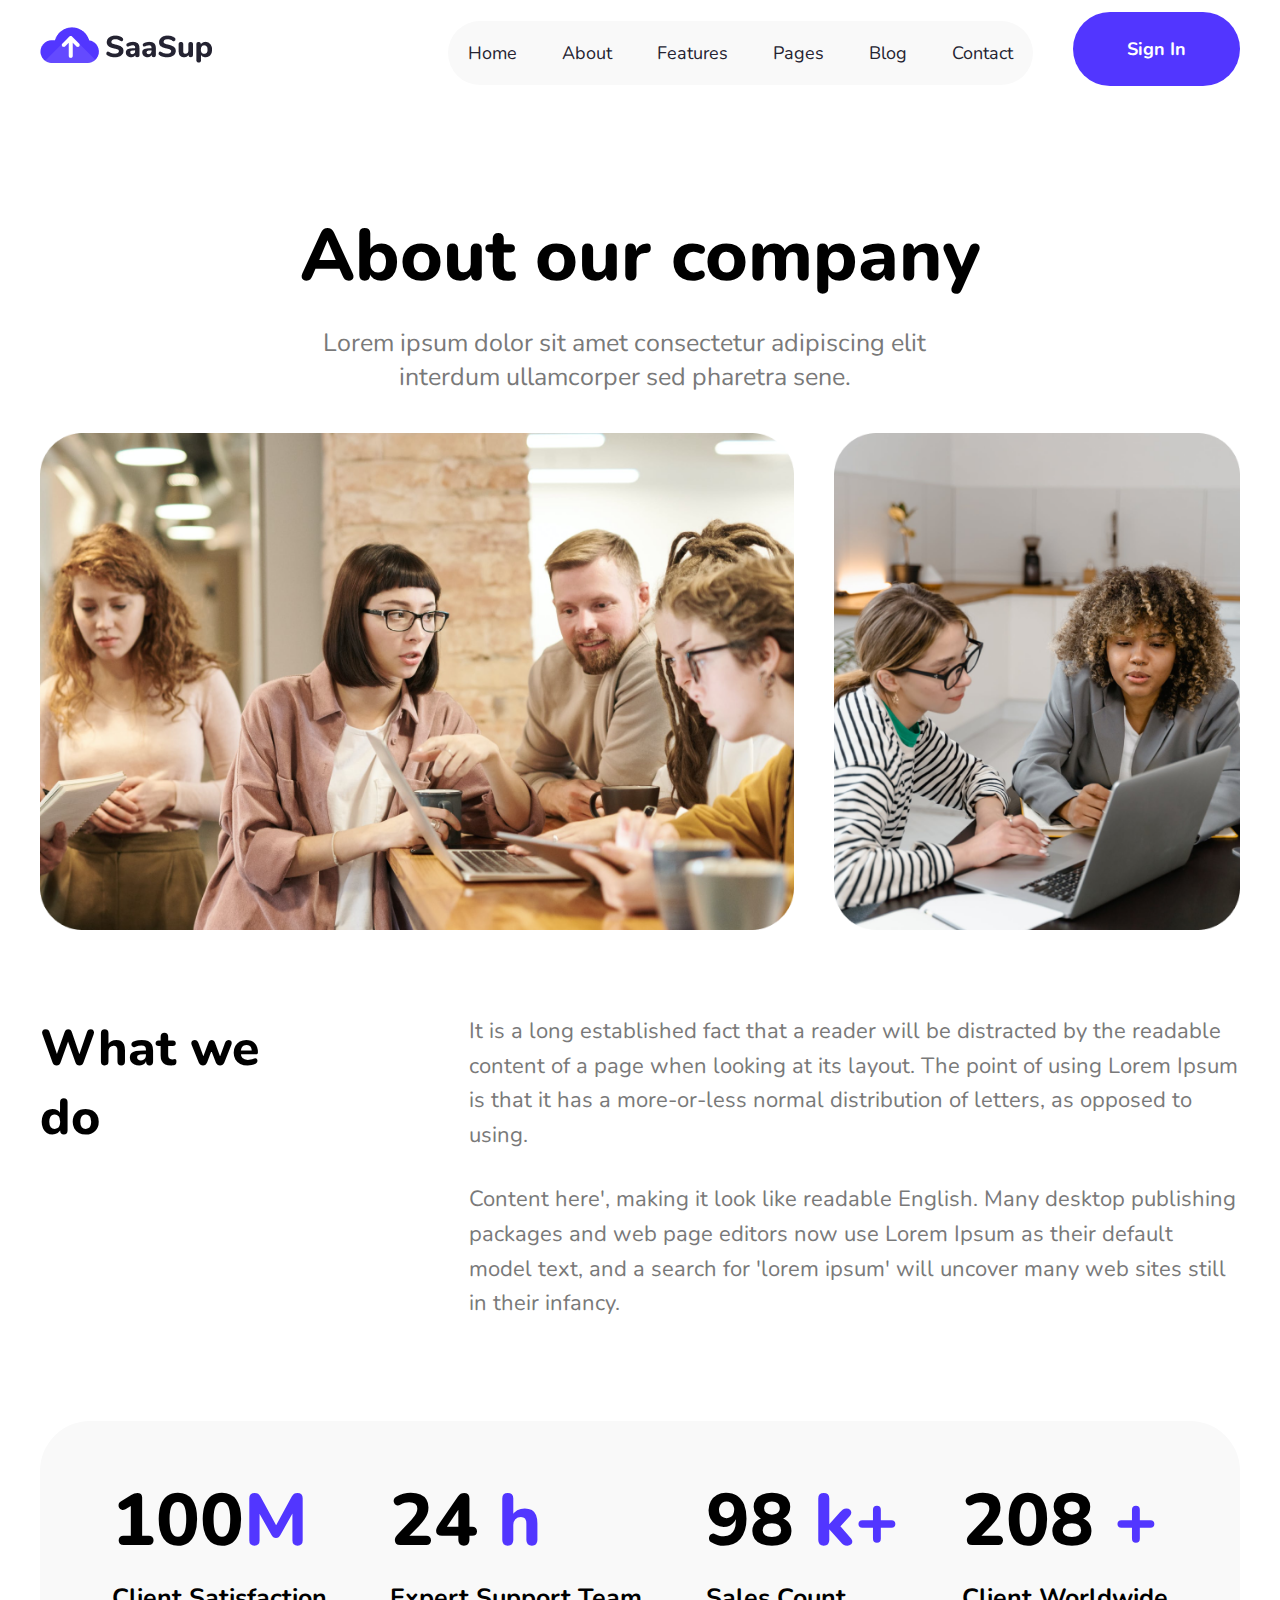
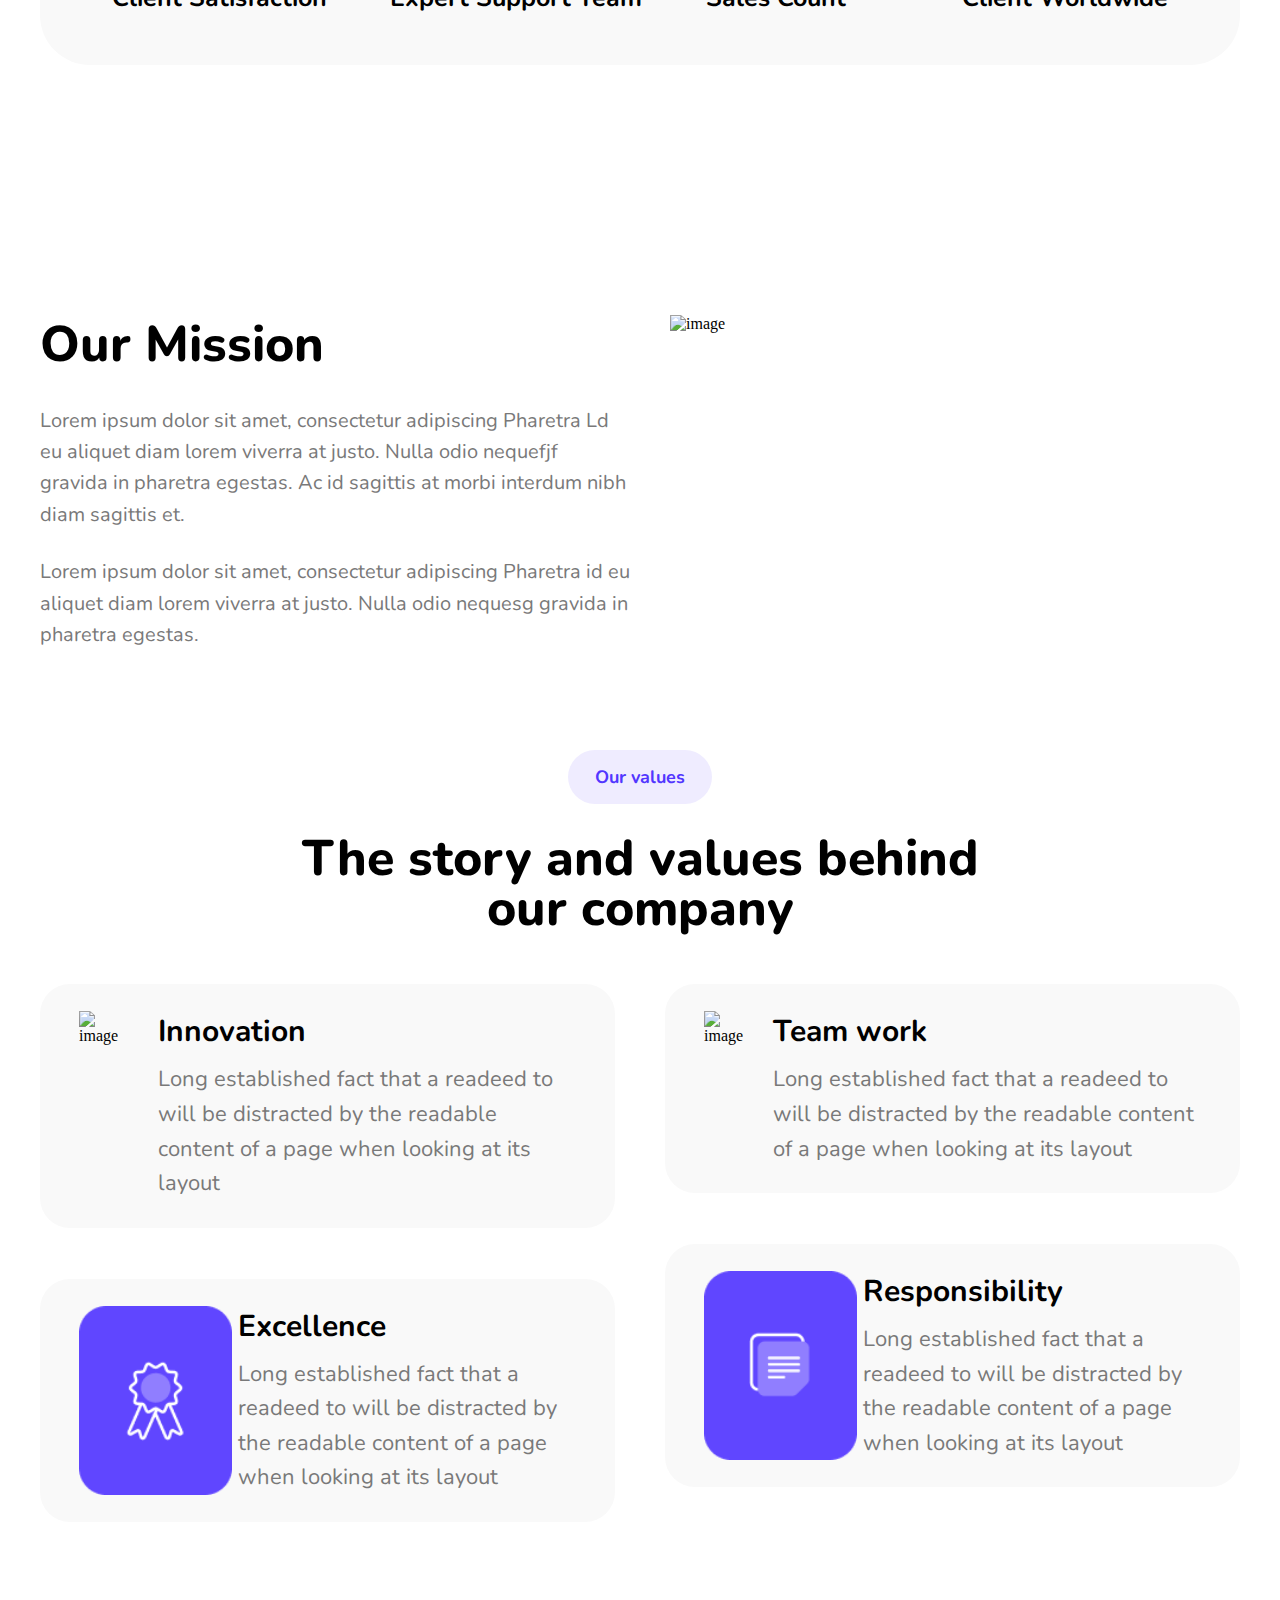
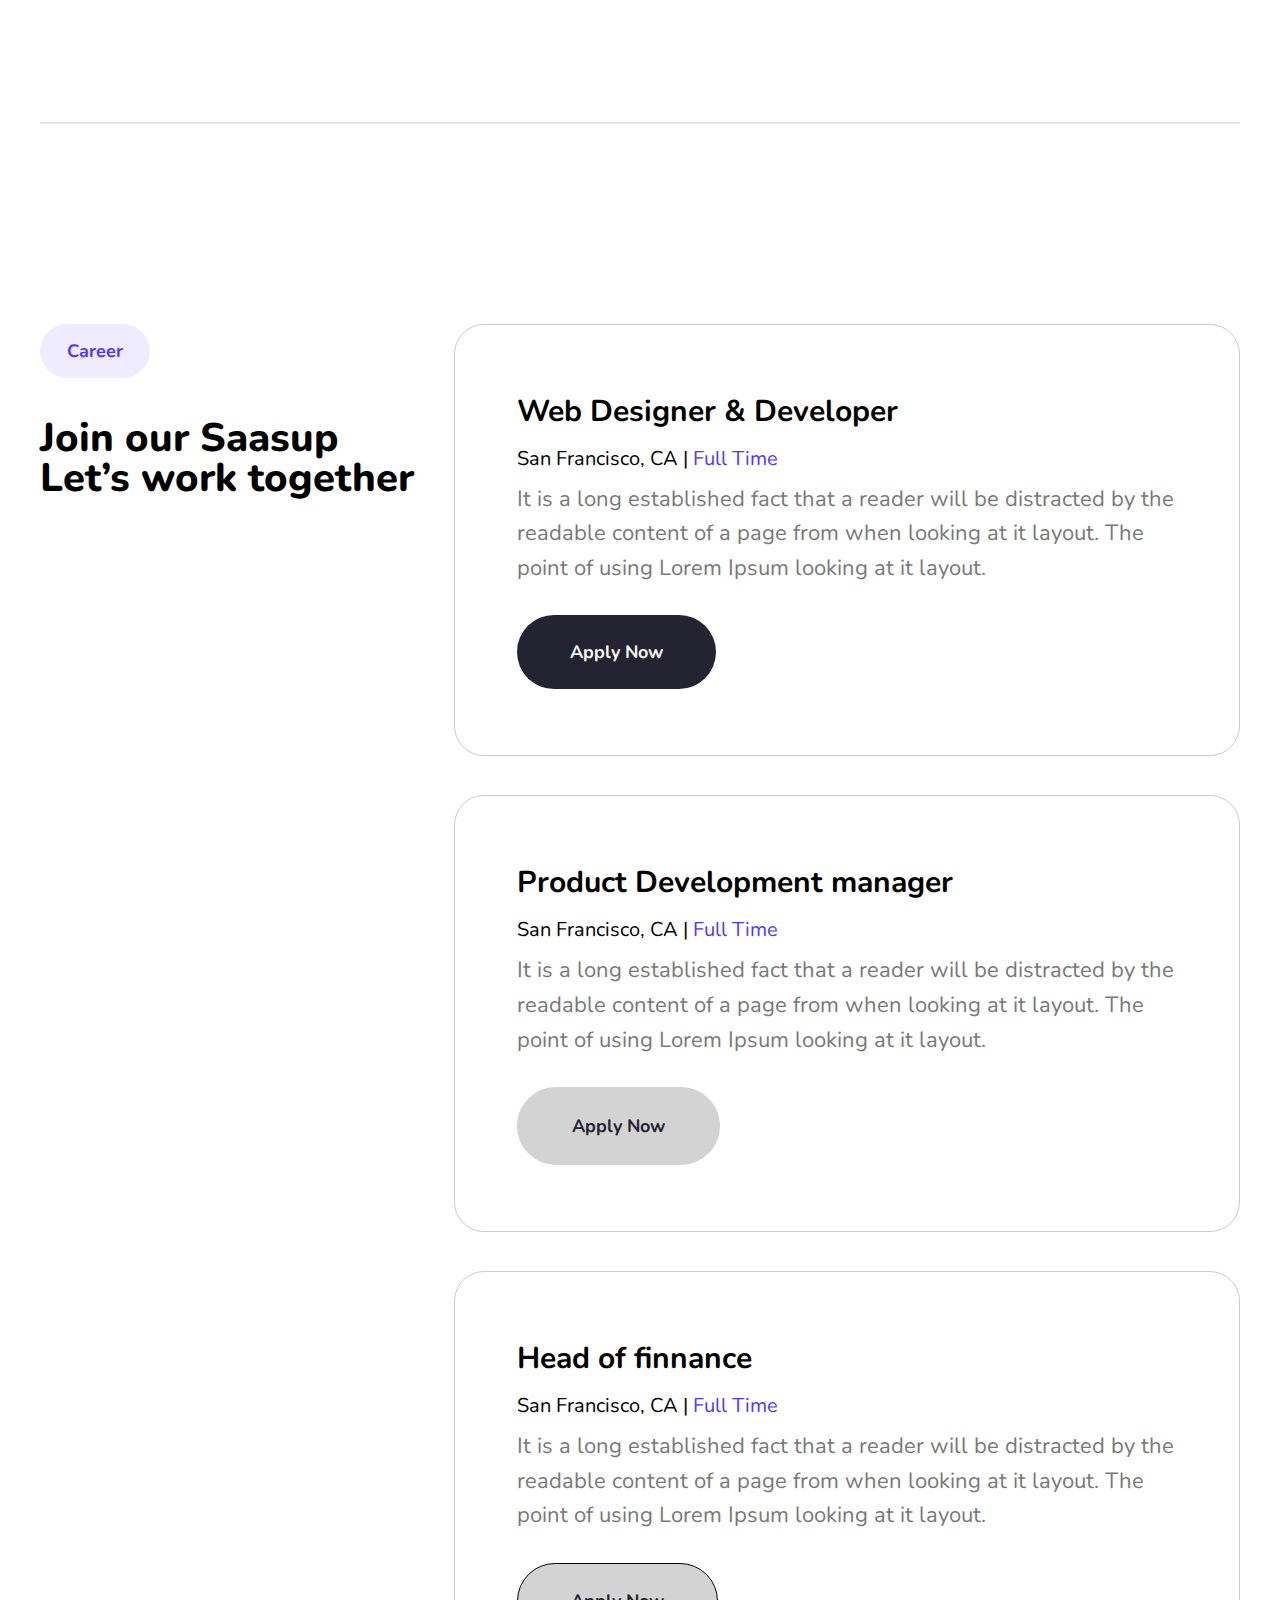
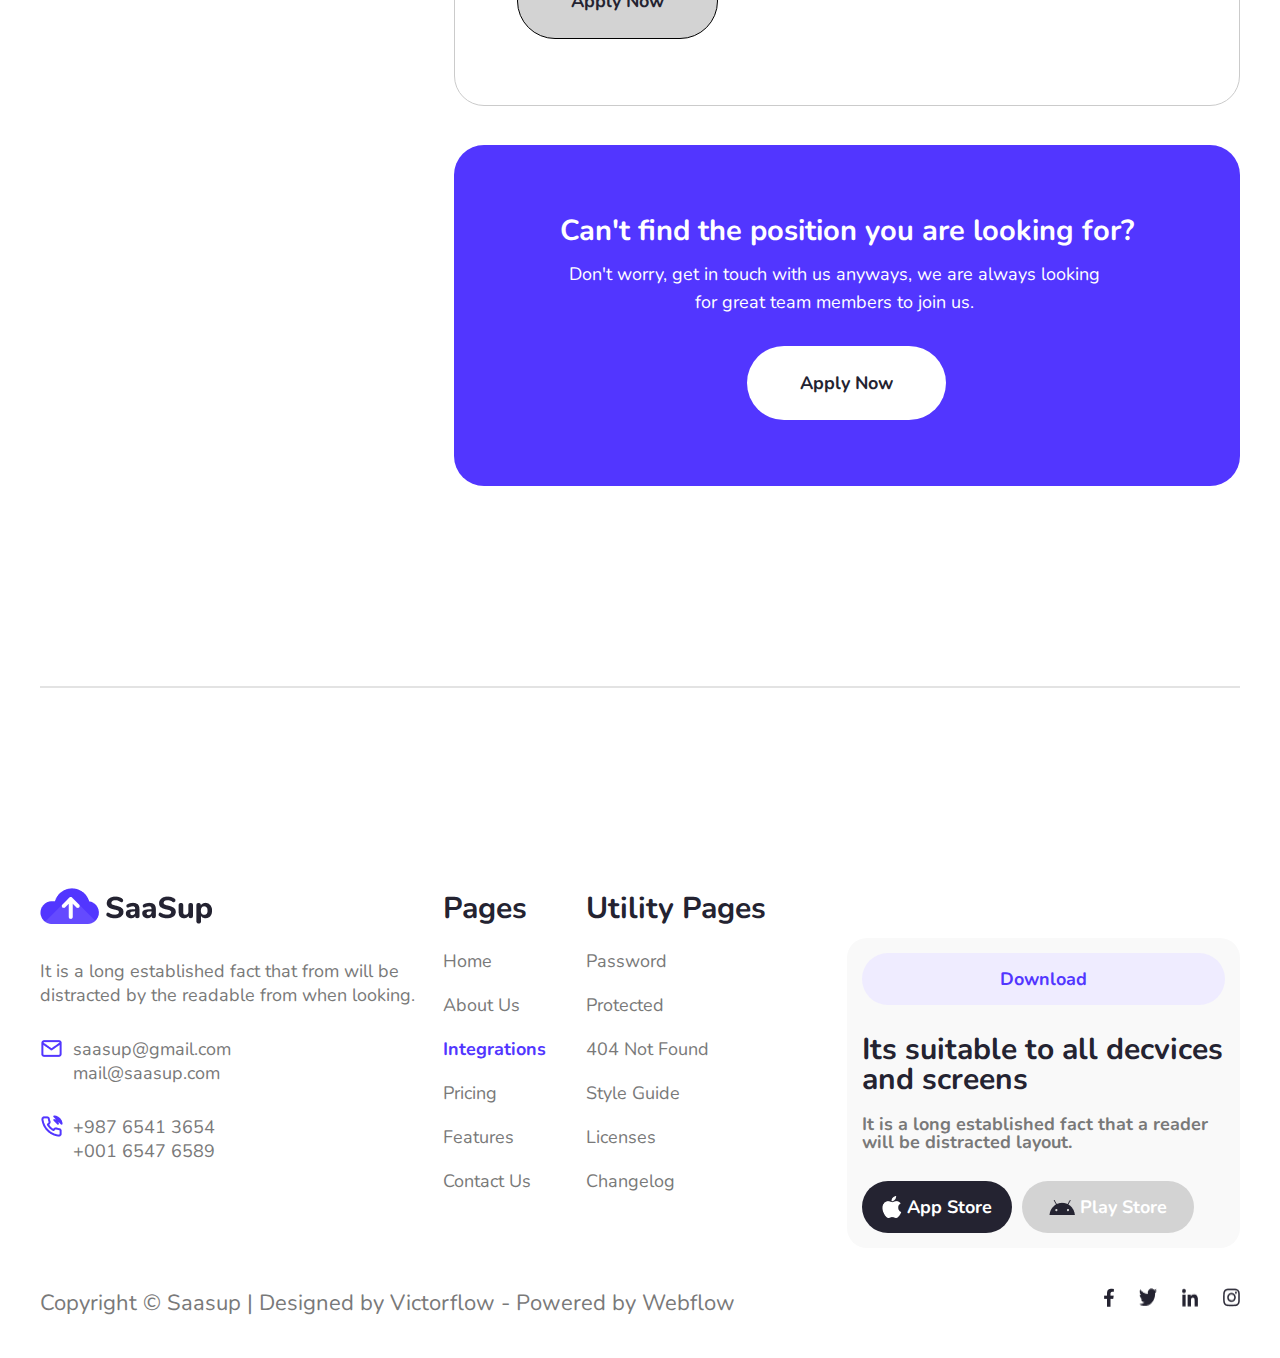
==== about.html @ fd6fe47a "new" ====
<!DOCTYPE html>
<html lang="en">
  <head>
    <meta charset="UTF-8" />
    <link rel="preconnect" href="https://fonts.googleapis.com" />
    <link rel="preconnect" href="https://fonts.gstatic.com" crossorigin />
    <link
      href="https://fonts.googleapis.com/css2?family=DM+Sans:ital,opsz,wght@0,9..40,100..1000;1,9..40,100..1000&family=Josefin+Sans:ital,wght@0,100..700;1,100..700&family=Nunito:ital,wght@0,200..1000;1,200..1000&family=Poppins:ital,wght@0,100;0,200;0,300;0,400;0,500;0,600;0,700;0,800;0,900;1,100;1,200;1,300;1,400;1,500;1,600;1,700;1,800;1,900&display=swap"
      rel="stylesheet"
    />
    <link rel="stylesheet" href="about.css" />

    <title>About Our Company</title>
  </head>
  <body>
    <header>
      <div class="container">
        <div class="navbar">
          <div class="logo"><img src="images/logo.png" alt="logo" /></div>
          <div class="navbar-container">
            <div class="nav-ul-l">
              <ul>
                <li><a href="index.html">Home</a></li>
                <li><a href="about.html">About</a></li>
                <li><a href="features.html">Features</a></li>
                <li><a href="/">Pages</a></li>
                <li><a href="/">Blog</a></li>
                <li><a href="/">Contact</a></li>
              </ul>
            </div>
            <div class="nav-btn">
              <button class="about">Sign In</button>
            </div>
          </div>
        </div>
      </div>
    </header>
    <section>
      <div class="about-container">
        <div class="about-text">
          <h1>About our company</h1>
          <h3>
            Lorem ipsum dolor sit amet consectetur adipiscing elit interdum
            ullamcorper sed pharetra sene.
          </h3>
        </div>
      </div>
    </section>
    <section>
     <div class="container">
      <div class="images-container">
        <div class="image-1">
          <img class="img-fluid" src="images/image (6).png" alt="image">
        </div>
        <div class="image-2">
          <img class="img-fluid" src="images/image (8).png" alt="image">
        </div>
      </div>
     </div>
    </section>
    <section>
     <div class="container">
      <div class="text-container">
        <h1>What we do</h1>
        <div class="content">
          <div class="content-1">
            <h3>
              It is a long established fact that a reader will be distracted by
              the readable content of a page when looking at its layout. The
              point of using Lorem Ipsum is that it has a more-or-less normal
              distribution of letters, as opposed to using.
            </h3>
          </div>
          <div class="content-2">
            <h3>
              Content here', making it look like readable English. Many desktop
              publishing packages and web page editors now use Lorem Ipsum as
              their default model text, and a search for 'lorem ipsum' will
              uncover many web sites still in their infancy.
            </h3>
          </div>
        </div>
      </div>
     </div>
    </section>
    <section>
     <div class="container">
      <div class="new-numbers-container">
        <div class="100m">
          <h1>100<span style="color: #5236FF;">M</span></h1>
          <h4>Client Satisfaction</h4>
        </div>
        <div class="24h">
          <h1>24 <span style="color: #5236FF;">h</span></h1>
          <h4>Expert Support Team</h4>
        </div>
        <div class="98k">
          <h1>98 <span style="color: #5236FF;">k+</span></h1>
          <h4>Sales Count
          </h4>
        </div>
        <div class="208k">
          <h1>208 <span style="color: #5236FF;">+</span></h1>
          <h4>Client Worldwide</h4>
        </div>
      </div>
     </div>
    </section>
    <section>
     <div class="container">
      <div class="mission-container">
        <div class="mission-text">
          <h1>Our Mission</h1>
          <div class="mission-1">
            <h4>Lorem ipsum dolor sit amet, consectetur adipiscing Pharetra
              Ld eu aliquet diam lorem viverra at justo. Nulla odio nequefjf gravida in pharetra egestas. Ac id sagittis at morbi interdum nibh diam sagittis et.
              </h4>
          </div>
          <div class="mission-2">
            <h4> Lorem ipsum dolor sit amet, consectetur adipiscing Pharetra
              id eu aliquet diam lorem viverra at justo. Nulla odio nequesg gravida in pharetra egestas.</h4>
        
          </div>
          </div>
        <div class="mission-image">
          <img class="img-fluid" src="images/Image (7).png" alt="image">
        </div>
      </div>
     </div>
    </section>
    <section>
     <div class="container">
      <div class="values-container">
        <div class="value-button">
         <button>Our values</button>
        </div>
        <div class="values-text">
          <h1>The story and values behind
            our company</h1>
        </div>
      </div>
     </div>
      </section>
      <section>
        <div class="container">
          <div class="teamwork-container">
           <div class="in">
            <div class="innovation">
              <div class="innovation-image">
                <img  src="images/Icon (5).png" alt="image">
              </div>
              <div class="innovation-text">
                <h1>Innovation</h1>
                <h4>Long established fact that a readeed to will be distracted by the readable content of a page when looking at its layout</h4>
  
              </div>
            
            </div>
            <div class="Excellence">
              <div class="Excellence-image">
                <img  src="images/icon (6).png" alt="image">
              </div>
              <div class="Excellence-text">
                <h1>Excellence</h1>
                <h4>Long established fact that a readeed to will be distracted by the readable content of a page when looking at its layout</h4>
                
              </div>
            </div>
           </div>
         <div class="team">
          <div class="Team-work">
            <div class="Team-image">
              <img  src="images/Icon (4).png" alt="image">
            </div>
            <div class="Team-text">
              <h1>Team work</h1>
              <h4>Long established fact that a readeed to will be distracted by the readable content of a page when looking at its layout</h4>
              
            </div>
          </div>
         
          <div class="Responsibility">
            <div class="Responsibility-image">
              <img src="images/icon (17).png" alt="image">
            </div>
            <div class="Responsibility-text">
              <h1>Responsibility</h1>
              <h4>Long established fact that a readeed to will be distracted by the readable content of a page when looking at its layout</h4>
              
            </div>
          </div>
         </div>
        </div>
        </div>
     
    </section>
    <div class="container">
      <div class="line-10"></div>
    </div>
    <section>
     <div class="container">
      <div class="join">
        <div class="join-saas">
          <button>Career</button>
          <h3>Join our Saasup
            Let’s work together
            </h3>
        </div>
        <div class="saas-developers">
          <div class="web-designer">
            <h1>Web Designer & Developer</h1>
            <h4>San Francisco, CA    |   <span style="color: #5236FF;">Full Time</span> </h4>
            <h2>It is a long established fact that a reader will be distracted by the readable content of a page from when looking at it layout. The point of using Lorem Ipsum looking at it layout.</h2>
            <button>Apply Now</button>
          </div>
          <div class="prodect-development">
            <h1>Product Development manager</h1>
            <h4>San Francisco, CA    |  <span style="color: #5236FF;">Full Time</span></h4>
            <h2>It is a long established fact that a reader will be distracted by the readable content of a page from when looking at it layout. The point of using Lorem Ipsum looking at it layout.</h2>
            <button>Apply Now</button>
          </div>
          <div class="finance">
            <h1>Head of finnance</h1>
            <h4>San Francisco, CA    |    <span style="color: #5236FF;">Full Time</span></h4>
            <h2>It is a long established fact that a reader will be distracted by the readable content of a page from when looking at it layout. The point of using Lorem Ipsum looking at it layout.</h2>
            <button>Apply Now</button>
          </div>
          <div class="postion-container">
            <div class="postion-text">
              <h1>Can't find the position you are looking for?</h1>
            <h2>Don't worry, get in touch with us anyways, we are always looking for great team members to join us.</h2>
            <div class="apply-button">
              <button>Apply Now</button>
            </div>
            </div>
          </div>
        </div>
      </div>
     </div>
    </section>
    <div class="container">
      <div class="line-10"></div>
    </div>
    <footer>
      <div class="container">
       <div class="footer-container">
         <div class="coulmn-1">
           <img class="img-fluid" src="images/logo.png" alt="image">
           <h4>It is a long established fact that from
             will be distracted by the readable 
             from when looking.</h4>
             <div class="mail-logo">
              <div class="mail-logo-email">
               <img src="images/mail.png" alt="mail">
              </div>
               <div class="mail-text">  <h3>saasup@gmail.com</h3>
                 <h3>mail@saasup.com</h3></div>
             </div>
             <div class="phone-logo">
               <div class="phone"><img src="images/phone-call.png" alt="phone"></div>
               <div class="phone-text">
                 <h3>+987 6541 3654</h3>
               <h3>+001 6547 6589</h3>
               </div>
             </div>
         </div>
         <div class="coulmn-2">
          <div class="colm-2-text">
           <h1>Pages</h1>
           <div class="line-1"></div>
 
           <h5>Home</h5>
           <h5> About Us</h5>
           <h5><b style="color: #5236FF;">Integrations</b></h5>
           <h5> Pricing</h5>
           <h5>Features</h5>
           <h5>Contact Us</h5>
          </div>
           <div class="coulmn-3">
             <h1>Utility Pages</h1>
             <div class="line-1"></div>
             <h5>Password</h5>
             <h5> Protected</h5>
             <h5>404 Not Found</h5>
             <h5>Style Guide</h5>
             <h5>Licenses</h5>
             <h5> Changelog</h5>
           </div>
         </div>
         
         <div class="coulmn-4">
           <button>Download</button>
           <h1>Its suitable to all
             decvices and screens</h1>
             <h4>It is a long established fact that a reader will be distracted layout.</h4>
             <div class="last-button">
               <button class="apple"> <img src="images/apple Logo.png" alt="apple">App Store</button>
               <button class="vector"><img src="images/vector.png" alt="vector">Play Store</button>
             </div>
         </div>
       </div>
      </div>
     </footer>
     <div class="container">
      <div class="line-3"></div>
     </div>
     <section>
      <div class="container">
          <div class="copyright-container">
              <div class="copyright-text">
                  <h2>Copyright © Saasup | Designed by Victorflow - Powered by Webflow</h2>
              </div>
              <div class="copyright-img">
                 <div class="copy-imgs">
                  <img class="img-fluid" src="images/fb.png" alt="fb">
                  <img class="img-fluid" src="images/t.png" alt="fb">
                  <img class="img-fluid" src="images/i.png" alt="fb">
                  <img class="img-fluid" src="images/inst.png" alt="fb">
                 </div>
              </div>
          </div>
      </div>
     </section>
  </body>
</html>
---- about.css ----
* {
    padding: 0;
    margin: 0;
  }
  body {
    box-sizing: border-box;
  }
  .navbar {
    display: flex;
    justify-content: space-between;
    align-items: center;
  }
  .navbar-container {
    display: flex;
    align-items: center;
    gap: 40px;
  }
  .logo {
    margin-top: 12px;
  }
  
  .nav-ul-l ul {
    display: flex;
    align-items: center;
    gap: 45px;
    margin-top: 20px;
    background: #F9F9F9;
    padding: 20px;
    border-radius: 32px;
  }
  .nav-ul-l li {
    list-style: none;
  }
  .nav-ul-l a {
    text-decoration: none;
    color: #242331;
    font-size: 18px;
    font-family: "Nunito", sans-serif;
  }
  .nav-btn {
    margin-top: 12px;
  }
  .about {
    font-family: "Nunito", sans-serif;
    background-color: #5236FF;
    color: #FFFF;
    padding: 25px 54px;
    border-radius: 39px;
    border: none;
    font-size: 18px;
    font-weight: bold;
  }
  .about-container{
    margin-top: 120px;
    display: flex;
    justify-content: center;
  }
  .about-text h1{
    display: flex;
    justify-content: center;
    font-size: 50px;
    font-weight: 800;
    font-family: "Nunito", sans-serif;
  }
  .about-text h3{
    display: flex;
    justify-content: center;
    text-align: center;
    font-size: 25px;
    font-weight: 400;
    font-family: "Nunito", sans-serif;
    color: #797979;
    max-width: 650px;
  }
  .img-fluid {
    max-width: 100%;
    height: auto;
  }
  .images-container{
    display: flex;
    margin-top: 39px;
    gap: 40px;
  }
 .text-container{
  display: flex;
  gap: 191px;
  margin-top: 80px;
 }
 .text-container h1{
  font-size: 50px;
    font-weight: 800;
    font-family: "Nunito", sans-serif;
 }
 .text-container h3{
  font-size: 22px;
    font-weight: 400;
    font-family: "Nunito", sans-serif;
    color: #797979;
    max-width: 850px;
 }
 .content-2 h3{
    margin-top: 30px;
    line-height: 100%;
 }
 .content-1 h3{
    line-height: 100%;
 }
 .new-numbers-container{
  margin-top: 100px;
  background-color: #F9F9F9;
  border: none;
  border-radius: 20px;
  display: flex;
  justify-content: space-around;
  padding: 50px;
 }
 
 .new-numbers-container h4{
  font-size: 25px;
  font-weight: bold;
  font-family: "Nunito", sans-serif;
  margin-top: 10px;
 }
 .new-numbers-container h1{
  font-size: 73px;
  font-weight: 800;
  font-family: "Nunito", sans-serif;
 }
.mission-container{
  display: flex;
  gap: 40px;
  margin-top: 191px;
}
.mission-text h1{
  font-size: 50px;
  font-weight: bold;
  font-family: "Nunito", sans-serif;
}
.mission-text h4{
  font-size: 20px;
  font-weight: 400;
  font-family: "Nunito", sans-serif;
  line-height: 100%;
  max-width: 850px;
  color: #797979;
}
.mission-2{
  margin-top: 20px;
}
.values-container{
  margin-top: 200px;
}
.value-button{
  display: flex;
  justify-content: center;
}
.value-button button{
  background-color: #efecff;
  color: #5236ff;
  padding: 15px 27px;
  border: none;
  border-radius: 32px;
  font-size: 18px;
  font-weight: bold;
  font-family: "Nunito", sans-serif;
}
.values-text{
  display: flex;
  justify-content: center;
}
.values-text h1{
  font-size: 50px;
  font-weight: 800;
  font-family: "Nunito", sans-serif;
  max-width: 700px;
  text-align: center;
  line-height: 100%;
  margin-top: 30px;
}
.teamwork-container{
  display: grid;
  grid-template-columns: repeat(2, 1fr);
  grid-template-rows: auto;
  margin-top: 50px;
  gap: 50px;
}
.innovation{
  display: flex;
  gap: 30px;
  background-color: #F9F9F9;
  padding: 27px 39px;
  border: none;
  border-radius: 30px;
}
.Team-work{
  display: flex;
  gap: 30px;
  background-color: #F9F9F9;
  padding: 27px 39px;
  border: none;
  border-radius: 30px;

}
.Excellence{
  display: flex;
  gap: 30px;
  margin-top: 51px;
  background-color: #F9F9F9;
  padding: 27px 39px;
  border: none;
  border-radius: 30px;

}
.Responsibility{
  display: flex;
  gap: 30px;
  margin-top: 51px;
  background-color: #F9F9F9;
  padding: 27px 39px;
  border: none;
  border-radius: 30px;

}
.teamwork-container h1{
  font-size: 30px;
  font-weight: bold;
  font-family: "Nunito", sans-serif;
}
.teamwork-container h4{
  font-size: 22px;
  font-weight: 400;
  font-family: "Nunito", sans-serif;
  color: #797979;
  line-height: 100%;
  max-width: 650px;
  margin-top: 10px;
}
.line-10{
  border: 1px solid#E3E3E3;
  margin-top: 200px;
  margin-bottom: 200px;
}
.join{
  display: flex;
  gap: 30px;
}

.join-saas button{
  background-color: #efecff;
  color: #5236ff;
  padding: 15px 27px;
  border: none;
  border-radius: 32px;
  font-size: 18px;
  font-weight: bold;
  font-family: "Nunito", sans-serif;
}
.join-saas h3{
  font-size: 50px;
  font-weight: 800;
  font-family: "Nunito", sans-serif;

}
.join h1{
  font-size: 30px;
  font-weight: bold;
  font-family: "Nunito", sans-serif;
}
.join h4{
  font-size: 20px;
  font-weight: 400;
  margin-top: 13px;
  font-family: "Nunito", sans-serif;
}
.join h2{
  font-size: 22px;
  font-weight: 400;
  font-family: "Nunito", sans-serif;
  margin-top: 10px;
  max-width: 950px;
  line-height: 157.4%;
  color: #797979;
}
.web-designer button{
  background-color: #242331;
  color: #F9F9F9;
  padding: 25px 53px;
  border: none;
  border-radius: 39px;
  font-size: 18px;
  font-weight: bold;
  font-family: "Nunito", sans-serif;
  margin-top: 30px;
}
.prodect-development button{
  background-color: #D3D3D3;
  color: #242331;
  padding: 25px 53px;
  border: none;
  border-radius: 39px;
  border: 2px solid #D3D3D3;
  font-size: 18px;
  font-weight: bold;
  font-family: "Nunito", sans-serif;
  margin-top: 30px;
}
.finance button{
  background-color: #D3D3D3;
  color: #242331;
  padding: 25px 53px;
  border-radius: 39px;
  border: 1px solid #000000;
  font-size: 18px;
  font-weight: bold;
  font-family: "Nunito", sans-serif;
  margin-top: 30px;
}

.web-designer{
  padding: 66px 62px;
  border: 1px solid #CBCBCB;
  border-radius: 30px;
}
.prodect-development{
  padding: 66px 62px;
  border: 1px solid #CBCBCB;
  border-radius: 30px;
  margin-top: 39px;
}
.finance{
  padding: 66px 62px;
  border: 1px solid #CBCBCB;
  border-radius: 30px;
  margin-top: 39px;
}
.postion-container{
  padding: 66px 62px;
  border-radius: 30px;
  background-color: #5236ff;
  display: flex;
  justify-content: center;
  align-items: center;
  margin-top: 39px;
}
.postion-text h1{
  color: #FFFFFF;
  font-size: 25px;
  font-weight: bold;
  font-family: "Nunito", sans-serif;
  display: flex;
  justify-content: center;
}
.postion-text h2{
  color: #FFFFFF;
  font-size: 18px;
  font-weight: 400;
  font-family: "Nunito", sans-serif;
  display: flex;
  justify-content: center;
  text-align: center;
}
.apply-button{
  display: flex;
  justify-content: center;
}
.postion-container button{
  background-color: #FFFFFF;
  color: #242331;
  padding: 15px 27px;
  border-radius: 32px;
  font-size: 18px;
  font-weight: bold;
  font-family: "Nunito", sans-serif;
  margin-top: 30px;
  border: none;
}
.footer-container {
  display: grid;
  grid-template-columns: repeat(3, 1fr);
  grid-template-rows: auto;
  gap: 10px;
  margin-top: 200px;
}
.coulmn-1 h4 {
  margin-top: 26px;
  font-size: 18px;
  font-weight: 400;
  color: #797979;
  font-family: "Nunito", sans-serif;
}

.mail-logo {
  display: flex;
  gap: 10px;
  margin-top: 30px;
}
.mail-logo h3 {
  font-size: 18px;
  font-weight: 400;
  color: #797979;
  font-family: "Nunito", sans-serif;
}
.phone-logo {
  display: flex;
  gap: 10px;
  margin-top: 30px;
}
.phone-logo h3 {
  font-size: 18px;
  font-weight: 400;
  color: #797979;
  font-family: "Nunito", sans-serif;
}
.coulmn-2 {
  display: flex;
  gap: 40px;
}
.coulmn-2 h1 {
  font-size: 30px;
  font-weight: bold;
  color: #242331;
  font-family: "Nunito", sans-serif;
}
.coulmn-2 h5 {
  font-size: 18px;
  font-weight: 400;
  color: #797979;
  font-family: "Nunito", sans-serif;
  margin-top: 20px;
}
.coulmn-3 h1 {
  font-size: 30px;
  font-weight: bold;
  color: #242331;
  font-family: "Nunito", sans-serif;
}
.coulmn-3 h5 {
  font-size: 18px;
  font-weight: 400;
  color: #797979;
  font-family: "Nunito", sans-serif;
  margin-top: 20px;
}

.coulmn-4 {
  background-color: #f9f9f9;
  margin-top: 50px;
  padding: 15px;
  border: none;
  border-radius: 20px;
}
.coulmn-4 button {
  font-family: "Nunito", sans-serif;
  background-color: #efecff;
  color: #5236ff;
  padding: 14px 27px;
  border-radius: 32px;
  border: none;
  font-size: 18px;
  font-weight: bold;
}
.coulmn-4 h1 {
  font-size: 30px;
  font-weight: bold;
  color: #242331;
  font-family: "Nunito", sans-serif;
  line-height: 100%;
  margin-top: 30px;
}
.coulmn-4 h4 {
  font-size: 18px;
  font-weight: bold;
  color: #797979;
  font-family: "Nunito", sans-serif;
  line-height: 100%;
  margin-top: 20px;
}
.last-button {
  display: flex;
  margin-top: 30px;
  gap: 10px;
}
.last-button .apple {
  font-family: "Nunito", sans-serif;
  background-color: #242331;
  color: #ffffff;
  padding: 14px 20px;
  border-radius: 32px;
  border: none;
  font-size: 18px;
  font-weight: bold;
  display: flex;
  align-items: center;
  gap: 5px;
}
.last-button .vector {
  font-family: "Nunito", sans-serif;
  background-color: #d3d3d3;
  color: #ffffff;
  padding: 14px 27px;
  border-radius: 32px;
  border: none;
  font-size: 18px;
  font-weight: bold;
  display: flex;
  align-items: center;
  gap: 5px;
}
@media (min-width: 320px){
  .navbar {
  
    display: flex;
  }
  .navbar-container {
    display: flex;
    justify-content: space-between;
    align-items: center;
  }
  .logo {
    margin-top: 12px;
  }

  .nav-ul-l ul {
    display: none;
  }

  .nav-btn {
    display: none;
  }
  .about-container{
    margin-top: 100px;
    display: flex;
    justify-content: center;
  }
  .about-text h1{
    display: flex;
    justify-content: center;
    font-size: 28px;
    font-weight: 800;
    font-family: "Nunito", sans-serif;
  }
  .about-text h3{
    display: flex;
    justify-content: center;
    text-align: center;
    font-size: 20px;
    font-weight: 400;
    font-family: "Nunito", sans-serif;
    color: #797979;
    max-width: 650px;
    margin-top: 20px;
  }
  .images-container{
    display: none;
  }
  .text-container{
    display: block;
    margin-top: 80px;
  
   }
   .text-container h1{
      font-size: 30px;
      font-weight: 800;
      font-family: "Nunito", sans-serif;
      margin-bottom: 20px;
   }
   .text-container h3{
    font-size: 18px;
      font-weight: 400;
      font-family: "Nunito", sans-serif;
      color: #797979;
      max-width: 750px;
   }
   .content-2 h3{
      margin-top: 30px;
      line-height: 100%;
   }
   .content-1 h3{
      line-height: 100%;
   }
   .new-numbers-container{
    display: none;
   }
   .mission-container{
    display: block;
    margin-top: 100px;
  }
  .mission-text h1{
    font-size: 30px;
    font-weight: bold;
    font-family: "Nunito", sans-serif;
  }
  .mission-text h4{
    font-size: 18px;
    font-weight: 400;
    font-family: "Nunito", sans-serif;
    line-height: 100%;
    max-width: 850px;
    color: #797979;
    margin-top: 20px;
  }
  .mission-2{
    margin-top: 20px;
  }
  .mission-image{
    margin-top: 40px;
  }
  .values-container{
    margin-top: 100px;
  }
  .value-button{
    display: flex;
    justify-content: center;
  }
  .value-button button{
    background-color: #efecff;
    color: #5236ff;
    padding: 15px 27px;
    border: none;
    border-radius: 32px;
    font-size: 18px;
    font-weight: bold;
    font-family: "Nunito", sans-serif;
  }
  .values-text{
    display: flex;
    justify-content: center;
  }
  .values-text h1{
    font-size: 50px;
    font-weight: 800;
    font-family: "Nunito", sans-serif;
    max-width: 700px;
    text-align: center;
    margin-top: 30px;
  }
  .teamwork-container{
    display: block;
    
    margin-top: 50px;
  }
  .innovation-image{
    display: none;
  }
  .Team-image{
    display: none;
  }
  .Excellence-image{
    display: none;
  }
  .Responsibility-image{
    display: none;
  }
  .join{
    display: block;
    margin-top: 200px;
  }
 .join-saas h3{
    font-size: 40px;
    font-weight: 800;
    font-family: "Nunito", sans-serif;
    max-width: 390px;
    line-height: 100%;
    margin-top: 40px;
    margin-bottom: 40px;
  }
  .join h1{
    font-size: 30px;
    font-weight: bold;
    font-family: "Nunito", sans-serif;
  }
  .footer-container {
    display: flex;
    flex-wrap: wrap;
    margin-top: 100px;
  }
  .copyright-container{
    display: flex;
    justify-content: space-between;
    margin-bottom: 40px;
    margin-top: 40px;
  }
  .copyright-text h2{
    font-size: 22px;
    font-weight: 400;
    font-family: "Nunito", sans-serif;
    color: #797979;
  }
  .copy-imgs{
    display: flex;
    gap: 25px;
  }
  
}
@media (min-width: 576px){
  .navbar {
    display: flex;
  }
  .navbar-container {
    display: flex;
    justify-content: space-between;
    align-items: center;
  }
  .logo {
    margin-top: 12px;
  }

  .nav-ul-l ul {
    display: none;
  }

  .nav-btn {
    display: flex;
  }
  .about-container{
    margin-top: 100px;
   
    display: flex;
    justify-content: center;
  }
  .about-text h1{
    display: flex;
    justify-content: center;
    font-size: 35px;
    font-weight: 800;
    font-family: "Nunito", sans-serif;
  }
  .about-text h3{
    display: flex;
    justify-content: center;
    text-align: center;
    font-size: 22px;
    font-weight: 400;
    font-family: "Nunito", sans-serif;
    color: #797979;
    max-width: 650px;
    margin-top: 20px;
  }
  .images-container{
    display: none;
  }
  .text-container{
    display: block;
    margin-top: 80px;
   }
   .text-container h1{
      font-size: 35px;
      font-weight: 800;
      font-family: "Nunito", sans-serif;
      margin-bottom: 20px;
   }
   .text-container h3{
     font-size: 18px;
      font-weight: 400;
      font-family: "Nunito", sans-serif;
      color: #797979;
      max-width: 750px;
   }
   .content-2 h3{
      margin-top: 30px;
      line-height: 100%;
   }
   .content-1 h3{
      line-height: 100%;
   }
   .new-numbers-container{
    display: none;
   }
   .mission-container{
    display: block;
    margin-top: 100px;
  }
  .mission-text h1{
    font-size: 40px;
    font-weight: bold;
    font-family: "Nunito", sans-serif;
  }
  .mission-text h4{
    font-size: 18px;
    font-weight: 400;
    font-family: "Nunito", sans-serif;
    line-height: 100%;
    max-width: 850px;
    color: #797979;
    margin-top: 20px;
  }
  .mission-2{
    margin-top: 20px;
  }
  .mission-image{
    margin-top: 40px;
  }
  .teamwork-container{
    display: block;
    gap: 30px;
    /* margin-top: 50px; */
  }
  .innovation-image{
    display: flex;
  }
  .Team-image{
    display: flex;
  }
  .Excellence-image{
    display: flex;
  }
  .Responsibility-image{
    display: flex;
  }
  .Excellence{
    display: flex;
    gap: 30px;
    margin-top: 31px;
    background-color: #F9F9F9;
    padding: 15px;
    border: none;
    border-radius: 20px;
  
  }
  .Responsibility{
    display: flex;
    gap: 30px;
    margin-top: 31px;
    background-color: #F9F9F9;
    padding: 15px;
    border: none;
    border-radius: 20px;
  
  }
  .join{
    display: block;
    margin-top: 200px;
  }
 .join-saas h3{
    font-size: 40px;
    font-weight: 800;
    font-family: "Nunito", sans-serif;
    max-width: 500px;
    line-height: 100%;
    margin-top: 40px;
  }
  .join h1{
    font-size: 30px;
    font-weight: bold;
    font-family: "Nunito", sans-serif;
  }
  .footer-container {
    display: flex;
    flex-wrap: wrap;
    margin-top: 100px;
  }
}
@media (min-width: 768px){
  .navbar {

    display: flex;
  }
  .navbar-container {
    display: flex;
    justify-content: space-between;
    align-items: center;
  }
  .logo {
    margin-top: 12px;
  }

  .nav-ul-l ul {
    display: none;
  }

  .nav-btn {
    display: flex;
  }
  .about-container{
    margin-top: 100px;
   
    display: flex;
    justify-content: center;
  }
  .about-text h1{
    display: flex;
    justify-content: center;
    font-size: 40px;
    font-weight: 800;
    font-family: "Nunito", sans-serif;
  }
  .about-text h3{
    display: flex;
    justify-content: center;
    text-align: center;
    font-size: 22px;
    font-weight: 400;
    font-family: "Nunito", sans-serif;
    color: #797979;
    max-width: 650px;
    margin-top: 20px;
  }
  .images-container{
    display: block;
  }
  .text-container{
    display: block;
    margin-top: 80px;
   }
   .text-container h1{
      font-size: 35px;
      font-weight: 800;
      font-family: "Nunito", sans-serif;
      margin-bottom: 20px;
   }
   .text-container h3{
     font-size: 18px;
      font-weight: 400;
      font-family: "Nunito", sans-serif;
      color: #797979;
      max-width: 750px;
   }
   .content-2 h3{
      margin-top: 30px;
      line-height: 100%;
   }
   .content-1 h3{
      line-height: 100%;
   }
   .new-numbers-container{
    display: grid;
    grid-template-columns: repeat(2, 1fr);
    gap: 40px;
   }
   .mission-container{
    display: flex;
    margin-top: 100px;
  }
  .mission-text h1{
    font-size: 40px;
    font-weight: bold;
    font-family: "Nunito", sans-serif;
  }
  .mission-text h4{
    font-size: 18px;
    font-weight: 400;
    font-family: "Nunito", sans-serif;
    line-height: 100%;
    max-width: 850px;
    color: #797979;
    margin-top: 20px;
  }
  .mission-2{
    margin-top: 20px;
  }
  .mission-image{
    margin-top: 40px;
  }
  .teamwork-container{
    display: grid;
    grid-template-columns: repeat(2, 1fr);
    grid-template-rows: auto;
    margin-top: 50px;
    gap: 10px;
  }
  .innovation{
    display: flex;
    gap: 30px;
    background-color: #F9F9F9;
    padding: 15px;
    border: none;
    border-radius: 20px;
  }
  .Team-work{
    display: flex;
    gap: 30px;
    background-color: #F9F9F9;
    padding: 15px;
    border: none;
    border-radius: 20px;
  
  }
  .Excellence{
    display: flex;
    gap: 30px;
    margin-top: 51px;
    background-color: #F9F9F9;
    padding: 15px;
    border: none;
    border-radius: 20px;
  
  }
  .Responsibility{
    display: flex;
    gap: 30px;
    margin-top: 51px;
    background-color: #F9F9F9;
    padding: 15px;
    border: none;
    border-radius: 20px;
  
  }
  .innovation-image{
    display: none;
  }
  .Team-image{
    display: none;
  }
  .Excellence-image{
    display: none;
  }
  .Responsibility-image{
    display: none;
  }
  .join{
    display: block;
    margin-top: 200px;
  }
 .join-saas h3{
    font-size: 40px;
    font-weight: 800;
    font-family: "Nunito", sans-serif;
    max-width: none;
    line-height: 100%;
    margin-top: 40px;
  }
  .join h1{
    font-size: 30px;
    font-weight: bold;
    font-family: "Nunito", sans-serif;
  }
  .footer-container {
    display: grid;
    grid-template-columns: repeat(2, 1fr);
    margin-top: 100px;
  }
  .coulmn-4{
    display: none;
  }

}
@media (min-width: 992px){
  .navbar {

    display: flex;
  }
  .navbar-container {
    display: flex;
    justify-content: space-between;
    align-items: center;
  }
  .logo {
    margin-top: 12px;
  }

  .nav-ul-l ul {
    display: flex;
  }

  .nav-btn {
    display: flex;
  }
  .about-container{
    margin-top: 100px;
   
    display: flex;
    justify-content: center;
  }
  .about-text h1{
    display: flex;
    justify-content: center;
    font-size: 50px;
    font-weight: 800;
    font-family: "Nunito", sans-serif;
  }
  .about-text h3{
    display: flex;
    justify-content: center;
    text-align: center;
    font-size: 25px;
    font-weight: 400;
    font-family: "Nunito", sans-serif;
    color: #797979;
    max-width: 650px;
    margin-top: 20px;
  }
  .images-container{
    display: flex;
  }
  .text-container{
    display: flex;
    margin-top: 80px;
   }
   .text-container h1{
      font-size: 40px;
      font-weight: 800;
      font-family: "Nunito", sans-serif;
      margin-bottom: 20px;
   }
   .text-container h3{
     font-size: 18px;
      font-weight: 400;
      font-family: "Nunito", sans-serif;
      color: #797979;
      max-width: 750px;
   }
   .new-numbers-container{
    display: flex;
    gap: 20px;
   }
   .mission-container{
    display: flex;
    margin-top: 100px;
    gap: 40px;
  }
  .mission-text h1{
    font-size: 50px;
    font-weight: 800;
    font-family: "Nunito", sans-serif;
  }
  .mission-text h4{
    font-size: 20px;
    font-weight: 400;
    font-family: "Nunito", sans-serif;
    line-height: 100%;
    max-width: 850px;
    color: #797979;
    margin-top: 20px;
  }
  .mission-2{
    margin-top: 20px;
  }
  .mission-image{
    margin-top: 40px;
  }
  .teamwork-container{
    display: grid;
    grid-template-columns: repeat(2, 1fr);
    grid-template-rows: auto;
    margin-top: 50px;
    gap: 10px;
  }
  .innovation{
    display: flex;
    gap: 30px;
    background-color: #F9F9F9;
    padding: 15px;
    border: none;
    border-radius: 20px;
  }
  .Team-work{
    display: flex;
    gap: 30px;
    background-color: #F9F9F9;
    padding: 15px;
    border: none;
    border-radius: 20px;
  
  }
  .Excellence{
    display: flex;
    gap: 30px;
    margin-top: 51px;
    background-color: #F9F9F9;
    padding: 15px;
    border: none;
    border-radius: 20px;
  
  }
  .Responsibility{
    display: flex;
    gap: 30px;
    margin-top: 51px;
    background-color: #F9F9F9;
    padding: 15px;
    border: none;
    border-radius: 20px;
  
  }
  .innovation-image{
    display: flex;
  }
  .Team-image{
    display: flex;
  }
  .Excellence-image{
    display: flex;
  }
  .Responsibility-image{
    display: flex;
  }
  .join{
    display: flex;
    margin-top: 200px;
  }
 .join-saas h3{
    font-size: 40px;
    font-weight: 800;
    font-family: "Nunito", sans-serif;
    max-width: none;
    line-height: 100%;
    margin-top: 40px;
  }
  .join h1{
    font-size: 30px;
    font-weight: bold;
    font-family: "Nunito", sans-serif;
  }

  .footer-container {
    display: grid;
    grid-template-columns: repeat(3, 1fr);
    margin-top: 100px;
  }
  .coulmn-4{
    display: grid;
  }
}
@media (min-width: 1200px){
  .navbar {

    display: flex;
    justify-content: space-between;
    align-items: center;
  }
  .navbar-container {
    display: flex;
    align-items: center;
    gap: 40px;
  }
  .logo {
    margin-top: 12px;
  }
  
  .nav-ul-l ul {
    display: flex;
    align-items: center;
    gap: 45px;
    margin-top: 20px;
    background: #F9F9F9;
    padding: 20px;
    border-radius: 32px;
  }
  .nav-ul-l li {
    list-style: none;
  }
  .nav-ul-l a {
    text-decoration: none;
    color: #242331;
    font-size: 18px;
    font-family: "Nunito", sans-serif;
  }
  .nav-btn {
    margin-top: 12px;
  }
  .about-container{
    margin-top: 120px;
   
    display: flex;
    justify-content: center;
  }
  .about-text h1{
    display: flex;
    justify-content: center;
    font-size: 73px;
    font-weight: 800;
    font-family: "Nunito", sans-serif;
  }
  .about-text h3{
    display: flex;
    justify-content: center;
    text-align: center;
    font-size: 25px;
    font-weight: 400;
    font-family: "Nunito", sans-serif;
    color: #797979;
    max-width: 650px;
  }
  .images-container{
    display: flex;
    margin-top: 39px;
  }
  .text-container{
    display: flex;
    gap: 191px;

    margin-top: 80px;
   }
   .text-container h1{
    font-size: 50px;
    font-weight: 800;
    font-family: "Nunito", sans-serif;
   }
   .text-container h3{
    font-size: 22px;
      font-weight: 400;
      font-family: "Nunito", sans-serif;
      color: #797979;
      max-width: 950px;
   }
   .content-2 h3{
      margin-top: 30px;
      line-height: 100%;
   }
   .content-1 h3{
      line-height: 100%;
   }
   .new-numbers-container{
    margin-top: 100px;
    background-color: #F9F9F9;
    border: none;
    border-radius: 50px;
    display: flex;
    justify-content: space-around;
    padding: 50px;
   }
   .mission-container{
    display: flex;
    gap: 40px;
    margin-top: 210px;
  }
  .mission-text h1{
    font-size: 50px;
    font-weight: 800;
    font-family: "Nunito", sans-serif;
    margin-top: 35px;
  }
  .mission-text h4{
    font-size: 20px;
    font-weight: 400;
    font-family: "Nunito", sans-serif;
    line-height: 157.4%;
    max-width: 590px;
    color: #797979;
    margin-top: 26px;
  }
  .mission-2{
    margin-top: 20px;
  }
  .teamwork-container{
    display: grid;
    grid-template-columns: repeat(2, 1fr);
    grid-template-rows: auto;
    margin-top: 50px;
    gap: 50px;
  }
  .innovation{
    display: flex;
    gap: 40px;
    background-color: #F9F9F9;
    padding: 27px 39px;
    border: none;
    border-radius: 30px;
  }
  .Team-work{
    display: flex;
    gap: 30px;
    background-color: #F9F9F9;
    padding: 27px 39px;
    border: none;
    border-radius: 30px;
  
  }
  .Excellence{
    display: flex;
    gap: 30px;
    margin-top: 51px;
    background-color: #F9F9F9;
    padding: 27px 39px;
    border: none;
    border-radius: 30px;
  
  }
  .Responsibility{
    display: flex;
    gap: 30px;
    margin-top: 51px;
    background-color: #F9F9F9;
    padding: 27px 39px;
    border: none;
    border-radius: 30px;
  
  }
  .teamwork-container h1{
    font-size: 30px;
    font-weight: bold;
    font-family: "Nunito", sans-serif;
  }
  .teamwork-container h4{
    font-size: 22px;
    font-weight: 400;
    font-family: "Nunito", sans-serif;
    color: #797979;
    line-height: 157.4%;
    max-width: 650px;
    margin-top: 10px;
  }
  .postion-container{
    padding: 66px 62px;
    border-radius: 30px;
    background-color: #5236ff;
    display: flex;
    justify-content: center;
    align-items: center;
    margin-top: 39px;
  }
  .postion-text h1{
    color: #FFFFFF;
    font-size: 29px;
    font-weight: bold;
    font-family: "Nunito", sans-serif;
    display: flex;
    justify-content: center;
  }
  .footer-container {
    display: grid;
    grid-template-columns: repeat(3, 1fr);
    grid-template-rows: auto;
    gap: 10px;
    margin-top: 200px;
  }
  .coulmn-1 h4 {
    margin-top: 26px;
    font-size: 18px;
    font-weight: 400;
    color: #797979;
    font-family: "Nunito", sans-serif;
  }
  
  .mail-logo {
    display: flex;
    gap: 10px;
    margin-top: 30px;
  }
  .mail-logo h3 {
    font-size: 18px;
    font-weight: 400;
    color: #797979;
    font-family: "Nunito", sans-serif;
  }
  .phone-logo {
    display: flex;
    gap: 10px;
    margin-top: 30px;
  }
  .phone-logo h3 {
    font-size: 18px;
    font-weight: 400;
    color: #797979;
    font-family: "Nunito", sans-serif;
  }
  .coulmn-2 {
    display: flex;
    gap: 40px;
  }
  .coulmn-2 h1 {
    font-size: 30px;
    font-weight: bold;
    color: #242331;
    font-family: "Nunito", sans-serif;
  }
  .coulmn-2 h5 {
    font-size: 18px;
    font-weight: 400;
    color: #797979;
    font-family: "Nunito", sans-serif;
    margin-top: 20px;
  }
  .coulmn-3 h1 {
    font-size: 30px;
    font-weight: bold;
    color: #242331;
    font-family: "Nunito", sans-serif;
  }
  .coulmn-3 h5 {
    font-size: 18px;
    font-weight: 400;
    color: #797979;
    font-family: "Nunito", sans-serif;
    margin-top: 20px;
  }
  
  .coulmn-4 {
    background-color: #f9f9f9;
    margin-top: 50px;
    padding: 15px;
    border: none;
    border-radius: 20px;
  }
  .coulmn-4 button {
    font-family: "Nunito", sans-serif;
    background-color: #efecff;
    color: #5236ff;
    padding: 14px 27px;
    border-radius: 32px;
    border: none;
    font-size: 18px;
    font-weight: bold;
  }
  .coulmn-4 h1 {
    font-size: 30px;
    font-weight: bold;
    color: #242331;
    font-family: "Nunito", sans-serif;
    line-height: 100%;
    margin-top: 30px;
  }
  .coulmn-4 h4 {
    font-size: 18px;
    font-weight: bold;
    color: #797979;
    font-family: "Nunito", sans-serif;
    line-height: 100%;
    margin-top: 20px;
  }
  .last-button {
    display: flex;
    margin-top: 30px;
    gap: 10px;
  }
  .last-button .apple {
    font-family: "Nunito", sans-serif;
    background-color: #242331;
    color: #ffffff;
    padding: 14px 20px;
    border-radius: 32px;
    border: none;
    font-size: 18px;
    font-weight: bold;
    display: flex;
    align-items: center;
    gap: 5px;
  }
  .last-button .vector {
    font-family: "Nunito", sans-serif;
    background-color: #d3d3d3;
    color: #ffffff;
    padding: 14px 27px;
    border-radius: 32px;
    border: none;
    font-size: 18px;
    font-weight: bold;
    display: flex;
    align-items: center;
    gap: 5px;
  }
  
}
@media (min-width:320px){
  .container{
   max-width: 320px;
   width: 100%;
   margin: 0 auto;
   padding: 0;
  }
}
@media (min-width:576px){
  .container{
   max-width: 576px;
   width: 100%;
   margin: 0 auto;
   padding: 0;
  }
}
@media (min-width:768px){
  .container{
   max-width: 768px;
   width: 100%;
   margin: 0 auto;
   padding: 0;
  }
}
@media (min-width:992px){
  .container{
   max-width: 992px;
   width: 100%;
   margin: 0 auto;
   padding: 0;
  }
}
@media (min-width:1200px){
  .container{
   max-width: 1200px;
   margin: 0 auto;
   padding: 0;
   width: 100%;
   
  }
  .content-1 h3{
    line-height: 157.4%;
   }
   .content-2 h3{
    line-height: 157.4%;
   }
   .join-saas h3{
    max-width: 525px;
   }
   .postion-text h2{
    max-width: 550px;
   }
   .postion-container button{
    padding: 25px 53px;
    border-radius: 39px;
   }
   
 }
@media (min-width: 1400px){
  .container{
    max-width: 1400px;
    margin: 0 auto;
    padding: 0;
    width: 100%;
    
   }
}
@media (min-width: 1400px){
 .content-1 h3{
  line-height: 157.4%;
 }
 .content-2 h3{
  line-height: 157.4%;
 }
 .text-container{
  display: flex;
  gap: 150px;
  margin-top: 80px;
 }
 .mission-container{
  display: flex;
  gap: 40px;
  margin-top: 210px;
}
.mission-text h1{
  font-size: 50px;
  font-weight: 800;
  font-family: "Nunito", sans-serif;
  margin-top: 58px;
}
.mission-text h4{
  font-size: 20px;
  font-weight: 400;
  font-family: "Nunito", sans-serif;
  line-height: 157.4%;
  max-width: 590px;
  color: #797979;
  margin-top: 26px;
}
 .about-container{
  margin-top: 171px;
 }
 .join-saas h3{
  max-width: 385px;
 }
 .postion-container{
  padding: 104px 116px;
 }
 .postion-container button{
  padding: 25px 53px;
  border-radius: 39px;
 }
 .innovation{
  padding: 27px 39px;
  gap: 40px;
 }
 .postion-text h1{
  font-size: 30px;
  font-weight: bold;
 }
 .postion-text h2{
  font-size: 22px;
  font-weight: 400;
  max-width: 600px;
 }
 .join h2{
  max-width: 720px;
 }
 .nav-ul-l ul{
  padding: 24px 52px;
  border-radius: 39px;
 }
 .navbar{
  margin-top: 61px;
 }
 .coulmn-1 h4{
  max-width: 300px;
 }

}
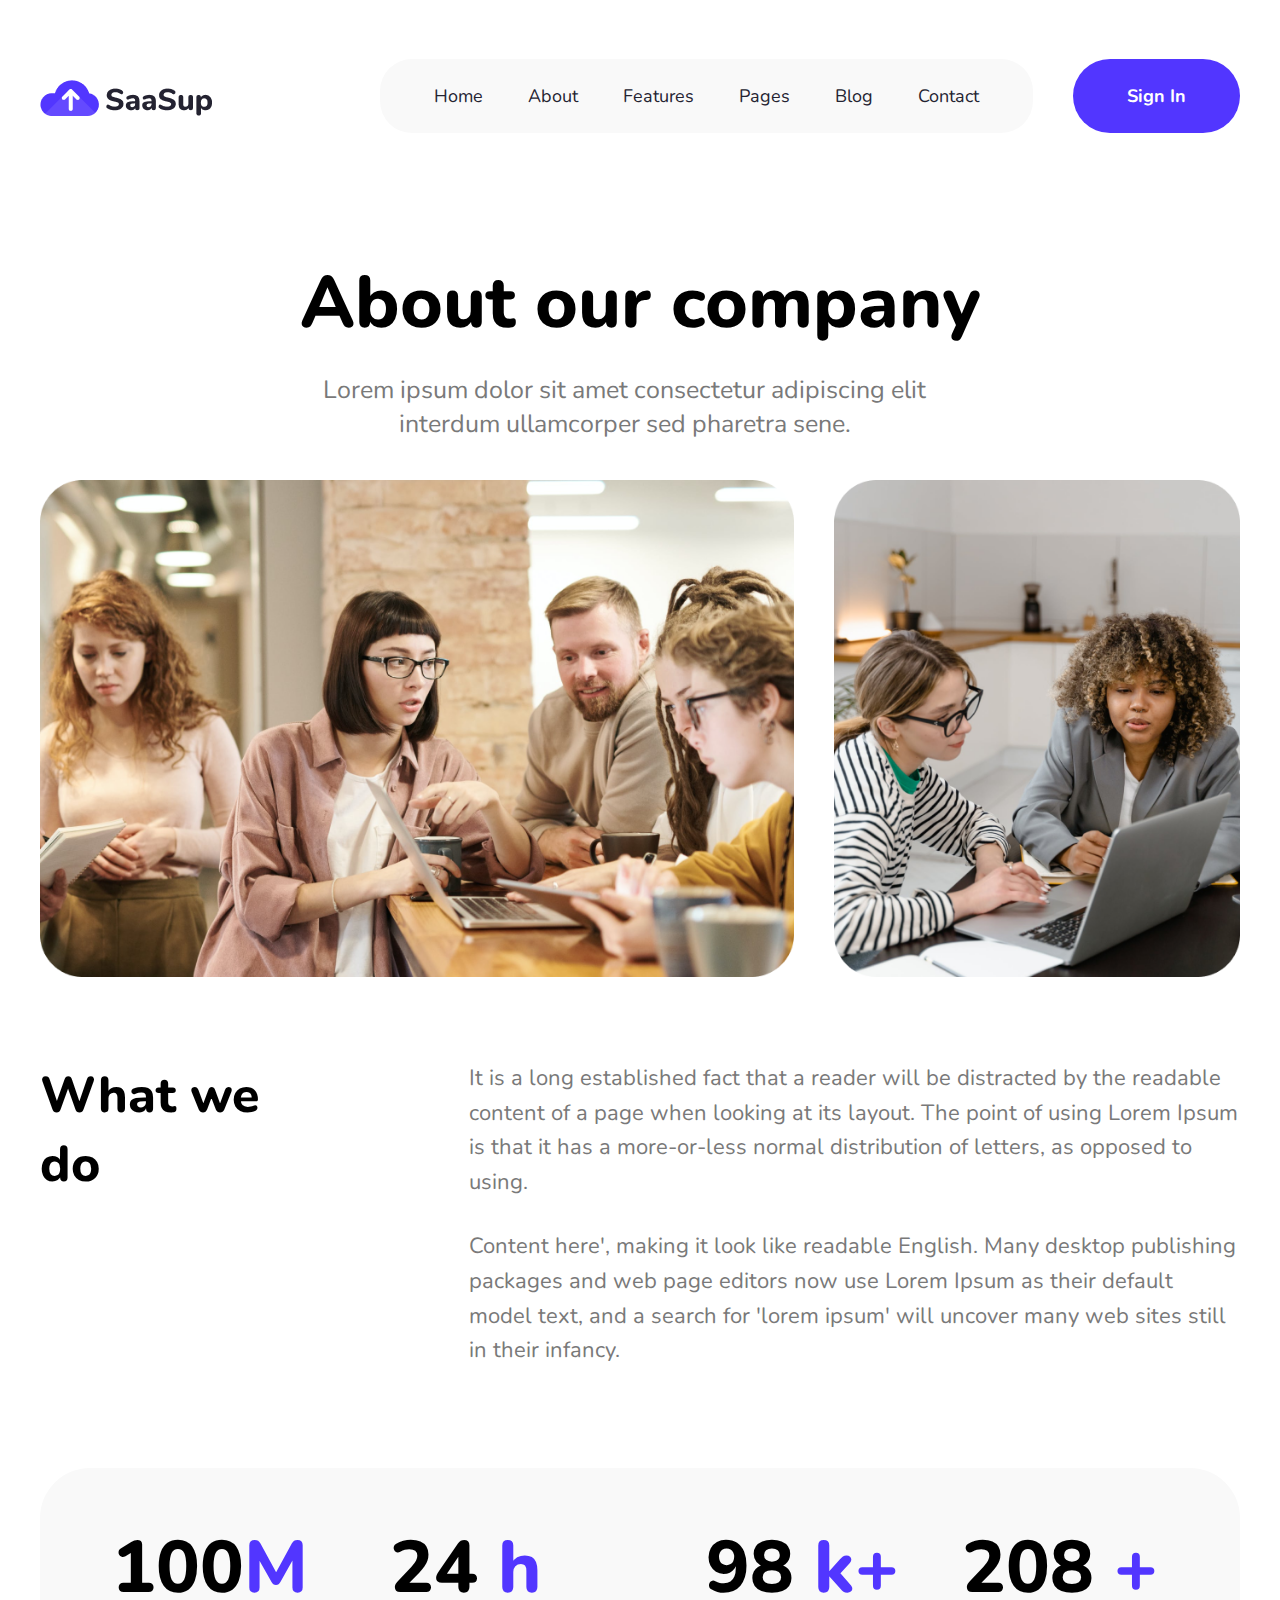
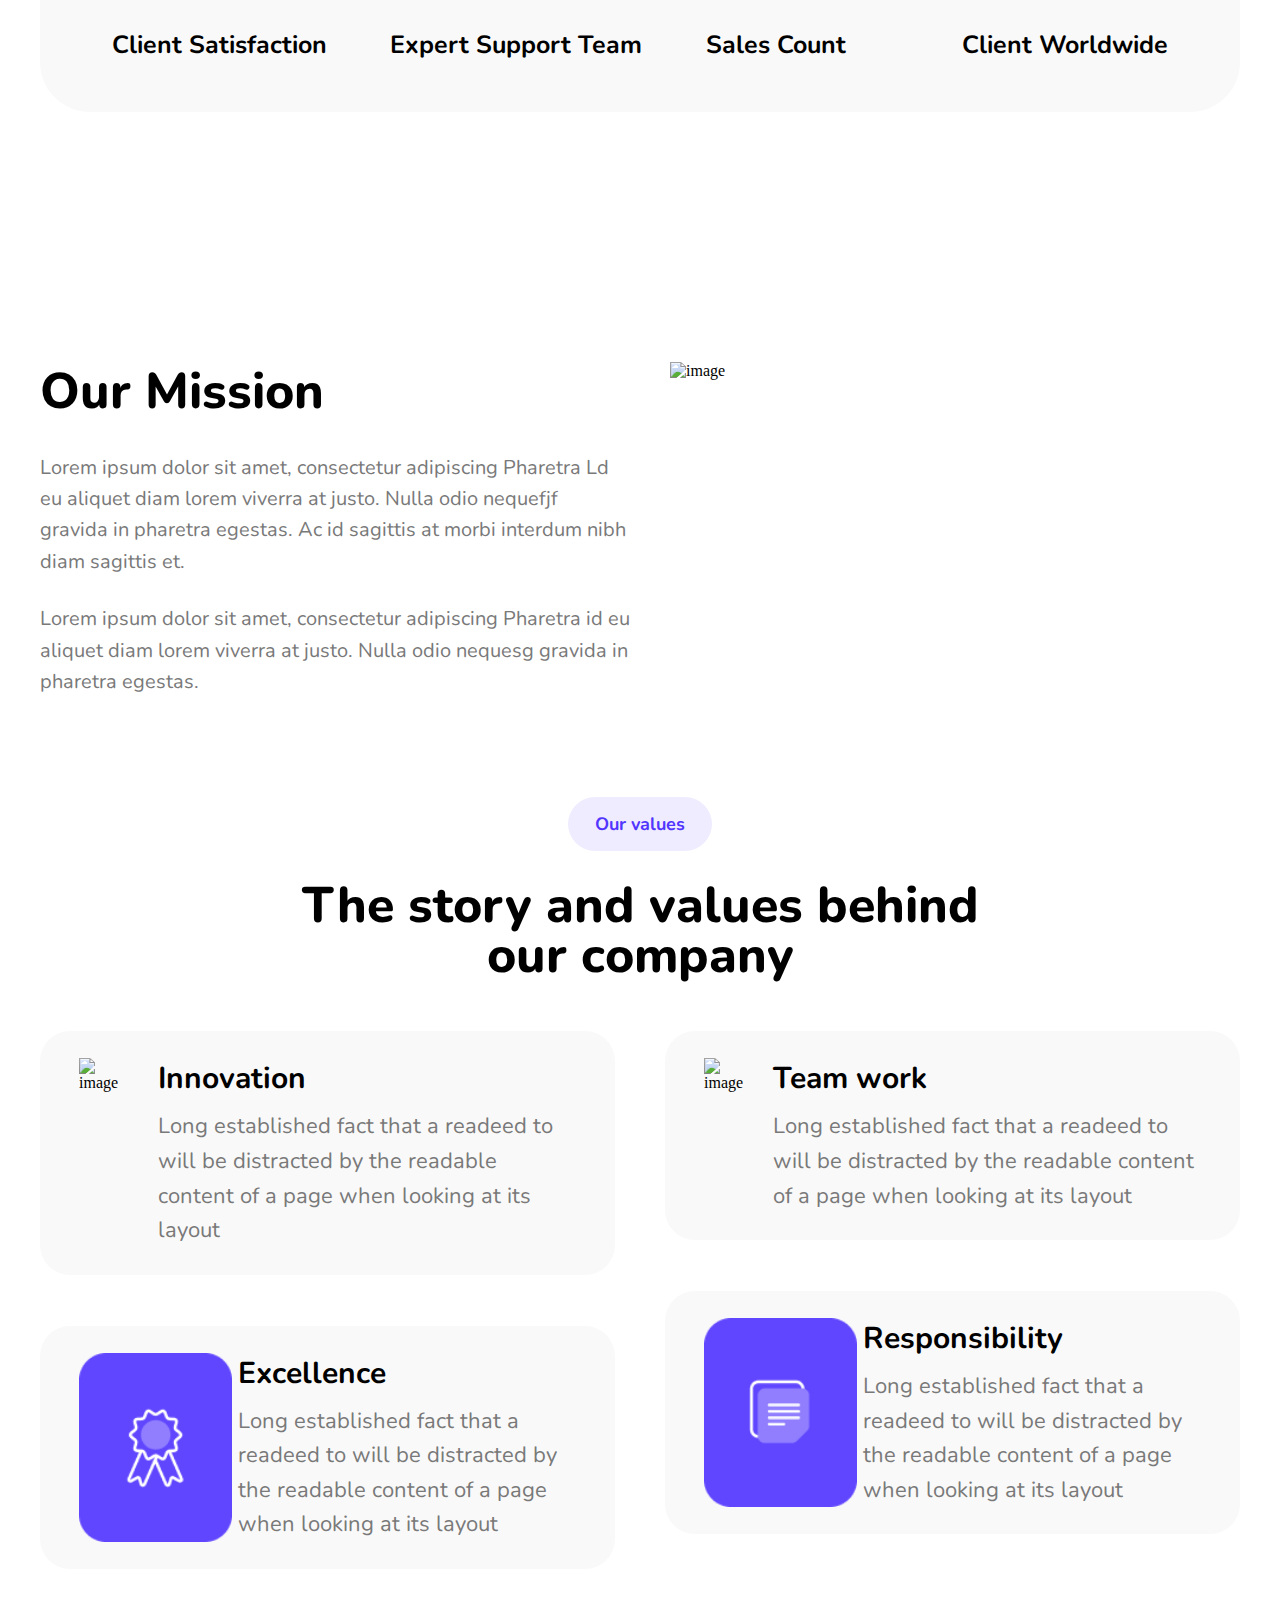
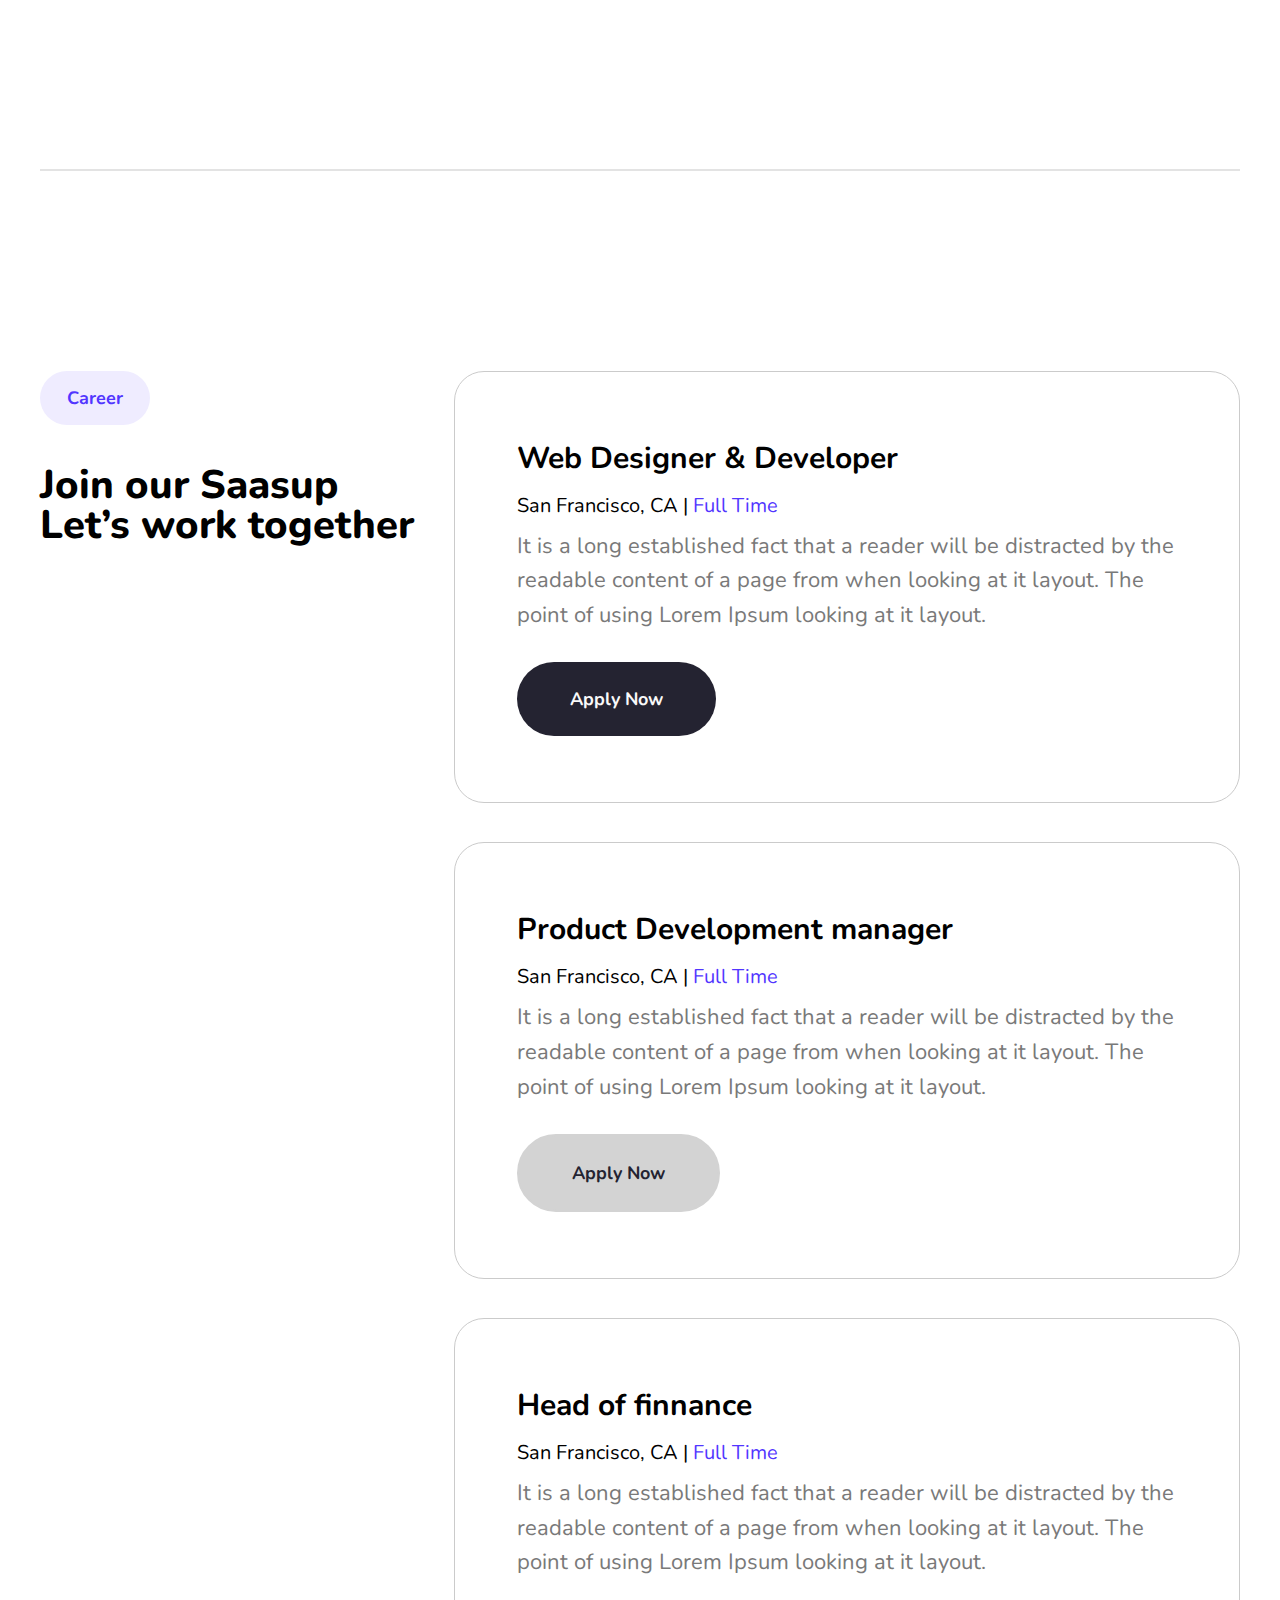
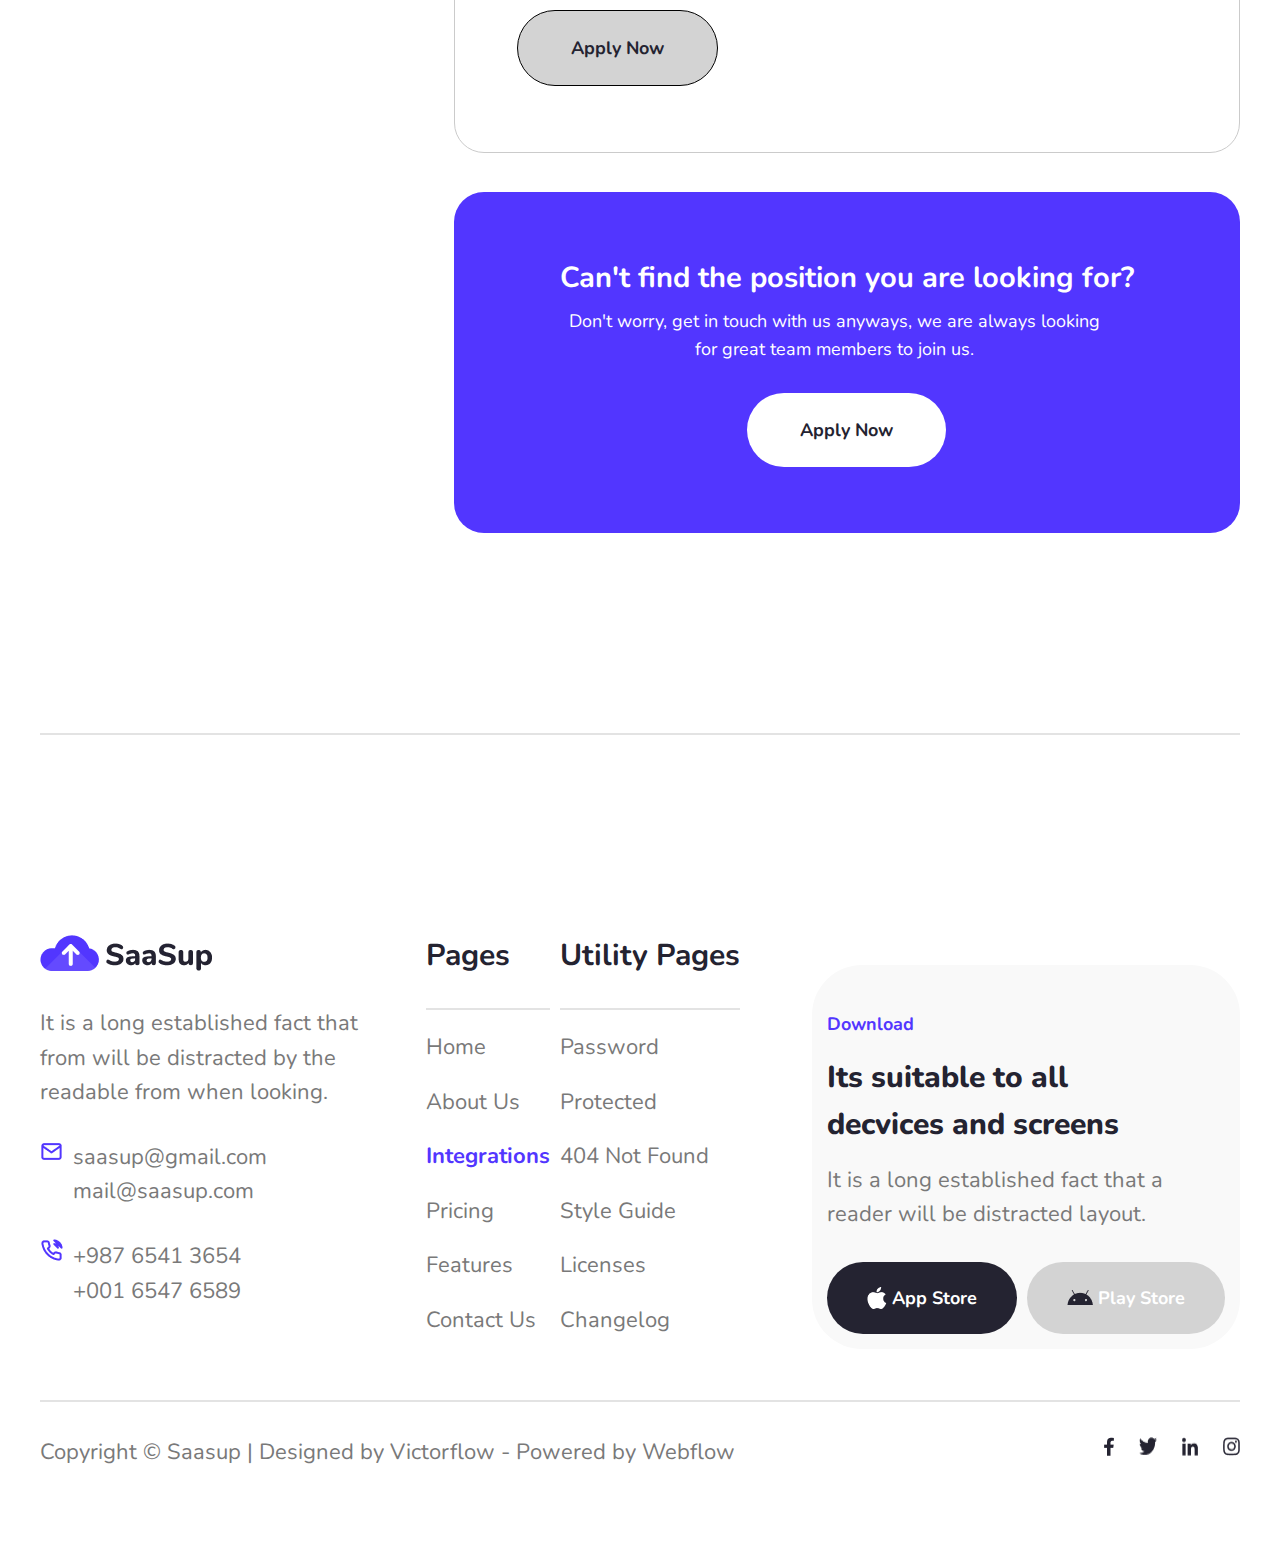
==== commit b29f52e7: "wwf" ====
--- a/about.html
+++ b/about.html
@@ -289,7 +289,7 @@
          </div>
          
          <div class="coulmn-4">
-           <button>Download</button>
+           <h2>Download</h2>
            <h1>Its suitable to all
              decvices and screens</h1>
              <h4>It is a long established fact that a reader will be distracted layout.</h4>
--- a/about.css
+++ b/about.css
@@ -37,9 +37,7 @@
     font-size: 18px;
     font-family: "Nunito", sans-serif;
   }
-  .nav-btn {
-    margin-top: 12px;
-  }
+ 
   .about {
     font-family: "Nunito", sans-serif;
     background-color: #5236FF;
@@ -379,14 +377,14 @@
   grid-template-columns: repeat(3, 1fr);
   grid-template-rows: auto;
   gap: 10px;
-  margin-top: 200px;
 }
 .coulmn-1 h4 {
   margin-top: 26px;
-  font-size: 18px;
+  font-size: 22px;
   font-weight: 400;
   color: #797979;
   font-family: "Nunito", sans-serif;
+  line-height: 157.4%;
 }
 
 .mail-logo {
@@ -395,10 +393,11 @@
   margin-top: 30px;
 }
 .mail-logo h3 {
-  font-size: 18px;
+  font-size: 22px;
   font-weight: 400;
   color: #797979;
   font-family: "Nunito", sans-serif;
+  line-height: 157.4%;
 }
 .phone-logo {
   display: flex;
@@ -406,10 +405,11 @@
   margin-top: 30px;
 }
 .phone-logo h3 {
-  font-size: 18px;
+  font-size: 22px;
   font-weight: 400;
   color: #797979;
   font-family: "Nunito", sans-serif;
+  line-height: 157.4%;
 }
 .coulmn-2 {
   display: flex;
@@ -422,10 +422,11 @@
   font-family: "Nunito", sans-serif;
 }
 .coulmn-2 h5 {
-  font-size: 18px;
+  font-size: 22px;
   font-weight: 400;
   color: #797979;
   font-family: "Nunito", sans-serif;
+  line-height: 157.4%;
   margin-top: 20px;
 }
 .coulmn-3 h1 {
@@ -435,29 +436,19 @@
   font-family: "Nunito", sans-serif;
 }
 .coulmn-3 h5 {
-  font-size: 18px;
+  font-size: 22px;
   font-weight: 400;
   color: #797979;
   font-family: "Nunito", sans-serif;
+  line-height: 157.4%;
   margin-top: 20px;
 }
 
 .coulmn-4 {
   background-color: #f9f9f9;
-  margin-top: 50px;
-  padding: 15px;
+  padding: 37px 65px;
   border: none;
-  border-radius: 20px;
-}
-.coulmn-4 button {
-  font-family: "Nunito", sans-serif;
-  background-color: #efecff;
-  color: #5236ff;
-  padding: 14px 27px;
-  border-radius: 32px;
-  border: none;
-  font-size: 18px;
-  font-weight: bold;
+  border-radius: 50px;
 }
 .coulmn-4 h1 {
   font-size: 30px;
@@ -467,12 +458,20 @@
   line-height: 100%;
   margin-top: 30px;
 }
+.coulmn-4 h2 {
+  font-size: 22px;
+  font-weight: bold;
+  color: #5236FF;
+  font-family: "Nunito", sans-serif;
+  line-height: 157.4%;
+  margin-top: 30px;
+}
 .coulmn-4 h4 {
-  font-size: 18px;
-  font-weight: bold;
+  font-size: 22px;
+  font-weight: 400;
   color: #797979;
   font-family: "Nunito", sans-serif;
-  line-height: 100%;
+  line-height: 157.4%;
   margin-top: 20px;
 }
 .last-button {
@@ -506,27 +505,33 @@
   align-items: center;
   gap: 5px;
 }
+.footer-container .line-1{
+  margin-top: 32px;
+  border: 1px solid #E3E3E3;
+}
+
+.line-3{
+  margin-top: 51px;
+  border: 1px solid #E3E3E3;
+  margin-bottom: 35px;
+}
+.copyright-container{
+  display: flex;
+  justify-content: space-between;
+  margin-bottom: 40px;
+}
+.copyright-text h2{
+  font-size: 22px;
+  font-weight: 400;
+  font-family: "Nunito", sans-serif;
+  color: #797979;
+}
+.copy-imgs{
+  display: flex;
+  gap: 25px;
+}
 @media (min-width: 320px){
-  .navbar {
-  
-    display: flex;
-  }
-  .navbar-container {
-    display: flex;
-    justify-content: space-between;
-    align-items: center;
-  }
-  .logo {
-    margin-top: 12px;
-  }
-
-  .nav-ul-l ul {
-    display: none;
-  }
-
-  .nav-btn {
-    display: none;
-  }
+ 
   .about-container{
     margin-top: 100px;
     display: flex;
@@ -669,49 +674,11 @@
     font-weight: bold;
     font-family: "Nunito", sans-serif;
   }
-  .footer-container {
-    display: flex;
-    flex-wrap: wrap;
-    margin-top: 100px;
-  }
-  .copyright-container{
-    display: flex;
-    justify-content: space-between;
-    margin-bottom: 40px;
-    margin-top: 40px;
-  }
-  .copyright-text h2{
-    font-size: 22px;
-    font-weight: 400;
-    font-family: "Nunito", sans-serif;
-    color: #797979;
-  }
-  .copy-imgs{
-    display: flex;
-    gap: 25px;
-  }
+ 
   
 }
 @media (min-width: 576px){
-  .navbar {
-    display: flex;
-  }
-  .navbar-container {
-    display: flex;
-    justify-content: space-between;
-    align-items: center;
-  }
-  .logo {
-    margin-top: 12px;
-  }
-
-  .nav-ul-l ul {
-    display: none;
-  }
-
-  .nav-btn {
-    display: flex;
-  }
+ 
   .about-container{
     margin-top: 100px;
    
@@ -844,33 +811,10 @@
     font-weight: bold;
     font-family: "Nunito", sans-serif;
   }
-  .footer-container {
-    display: flex;
-    flex-wrap: wrap;
-    margin-top: 100px;
-  }
+ 
 }
 @media (min-width: 768px){
-  .navbar {
-
-    display: flex;
-  }
-  .navbar-container {
-    display: flex;
-    justify-content: space-between;
-    align-items: center;
-  }
-  .logo {
-    margin-top: 12px;
-  }
-
-  .nav-ul-l ul {
-    display: none;
-  }
-
-  .nav-btn {
-    display: flex;
-  }
+ 
   .about-container{
     margin-top: 100px;
    
@@ -1024,37 +968,11 @@
     font-weight: bold;
     font-family: "Nunito", sans-serif;
   }
-  .footer-container {
-    display: grid;
-    grid-template-columns: repeat(2, 1fr);
-    margin-top: 100px;
-  }
-  .coulmn-4{
-    display: none;
-  }
+ 
 
 }
 @media (min-width: 992px){
-  .navbar {
-
-    display: flex;
-  }
-  .navbar-container {
-    display: flex;
-    justify-content: space-between;
-    align-items: center;
-  }
-  .logo {
-    margin-top: 12px;
-  }
-
-  .nav-ul-l ul {
-    display: flex;
-  }
-
-  .nav-btn {
-    display: flex;
-  }
+  
   .about-container{
     margin-top: 100px;
    
@@ -1202,52 +1120,10 @@
     font-family: "Nunito", sans-serif;
   }
 
-  .footer-container {
-    display: grid;
-    grid-template-columns: repeat(3, 1fr);
-    margin-top: 100px;
-  }
-  .coulmn-4{
-    display: grid;
-  }
+  
 }
 @media (min-width: 1200px){
-  .navbar {
-
-    display: flex;
-    justify-content: space-between;
-    align-items: center;
-  }
-  .navbar-container {
-    display: flex;
-    align-items: center;
-    gap: 40px;
-  }
-  .logo {
-    margin-top: 12px;
-  }
-  
-  .nav-ul-l ul {
-    display: flex;
-    align-items: center;
-    gap: 45px;
-    margin-top: 20px;
-    background: #F9F9F9;
-    padding: 20px;
-    border-radius: 32px;
-  }
-  .nav-ul-l li {
-    list-style: none;
-  }
-  .nav-ul-l a {
-    text-decoration: none;
-    color: #242331;
-    font-size: 18px;
-    font-family: "Nunito", sans-serif;
-  }
-  .nav-btn {
-    margin-top: 12px;
-  }
+ 
   .about-container{
     margin-top: 120px;
    
@@ -1407,138 +1283,6 @@
     display: flex;
     justify-content: center;
   }
-  .footer-container {
-    display: grid;
-    grid-template-columns: repeat(3, 1fr);
-    grid-template-rows: auto;
-    gap: 10px;
-    margin-top: 200px;
-  }
-  .coulmn-1 h4 {
-    margin-top: 26px;
-    font-size: 18px;
-    font-weight: 400;
-    color: #797979;
-    font-family: "Nunito", sans-serif;
-  }
-  
-  .mail-logo {
-    display: flex;
-    gap: 10px;
-    margin-top: 30px;
-  }
-  .mail-logo h3 {
-    font-size: 18px;
-    font-weight: 400;
-    color: #797979;
-    font-family: "Nunito", sans-serif;
-  }
-  .phone-logo {
-    display: flex;
-    gap: 10px;
-    margin-top: 30px;
-  }
-  .phone-logo h3 {
-    font-size: 18px;
-    font-weight: 400;
-    color: #797979;
-    font-family: "Nunito", sans-serif;
-  }
-  .coulmn-2 {
-    display: flex;
-    gap: 40px;
-  }
-  .coulmn-2 h1 {
-    font-size: 30px;
-    font-weight: bold;
-    color: #242331;
-    font-family: "Nunito", sans-serif;
-  }
-  .coulmn-2 h5 {
-    font-size: 18px;
-    font-weight: 400;
-    color: #797979;
-    font-family: "Nunito", sans-serif;
-    margin-top: 20px;
-  }
-  .coulmn-3 h1 {
-    font-size: 30px;
-    font-weight: bold;
-    color: #242331;
-    font-family: "Nunito", sans-serif;
-  }
-  .coulmn-3 h5 {
-    font-size: 18px;
-    font-weight: 400;
-    color: #797979;
-    font-family: "Nunito", sans-serif;
-    margin-top: 20px;
-  }
-  
-  .coulmn-4 {
-    background-color: #f9f9f9;
-    margin-top: 50px;
-    padding: 15px;
-    border: none;
-    border-radius: 20px;
-  }
-  .coulmn-4 button {
-    font-family: "Nunito", sans-serif;
-    background-color: #efecff;
-    color: #5236ff;
-    padding: 14px 27px;
-    border-radius: 32px;
-    border: none;
-    font-size: 18px;
-    font-weight: bold;
-  }
-  .coulmn-4 h1 {
-    font-size: 30px;
-    font-weight: bold;
-    color: #242331;
-    font-family: "Nunito", sans-serif;
-    line-height: 100%;
-    margin-top: 30px;
-  }
-  .coulmn-4 h4 {
-    font-size: 18px;
-    font-weight: bold;
-    color: #797979;
-    font-family: "Nunito", sans-serif;
-    line-height: 100%;
-    margin-top: 20px;
-  }
-  .last-button {
-    display: flex;
-    margin-top: 30px;
-    gap: 10px;
-  }
-  .last-button .apple {
-    font-family: "Nunito", sans-serif;
-    background-color: #242331;
-    color: #ffffff;
-    padding: 14px 20px;
-    border-radius: 32px;
-    border: none;
-    font-size: 18px;
-    font-weight: bold;
-    display: flex;
-    align-items: center;
-    gap: 5px;
-  }
-  .last-button .vector {
-    font-family: "Nunito", sans-serif;
-    background-color: #d3d3d3;
-    color: #ffffff;
-    padding: 14px 27px;
-    border-radius: 32px;
-    border: none;
-    font-size: 18px;
-    font-weight: bold;
-    display: flex;
-    align-items: center;
-    gap: 5px;
-  }
   
 }
 @media (min-width:320px){
@@ -1680,4 +1424,504 @@
   max-width: 300px;
  }
 
+}
+@media (min-width:320px){
+  .navbar {
+    display: flex;
+  }
+  .navbar-container {
+    display: flex;
+  }
+
+  .nav-ul-l ul {
+    display: none;
+  }
+
+  .nav-btn {
+    display: none;
+  }
+}
+@media (min-width:576px){
+  .navbar {
+    display: flex;
+  }
+  .navbar-container {
+    display: flex;
+  }
+
+  .nav-ul-l ul {
+    display: none;
+  }
+
+  .nav-btn {
+    display: flex;
+  }
+}
+@media (min-width:768px){
+  .navbar {
+    display: flex;
+  }
+  .navbar-container {
+    display: flex;
+  }
+
+  .nav-ul-l ul {
+    display: none;
+  }
+
+  .nav-btn {
+    display: flex;
+  }
+}
+@media (min-width:992px){
+  .navbar {
+    display: flex;
+    justify-content: space-between;
+    align-items: center;
+   
+  }
+  .navbar-container {
+    display: flex;
+    justify-content: space-between;
+    align-items: center;
+    gap: 10px;
+  }
+
+  .nav-ul-l ul {
+    display: flex;
+  }
+  .nav-ul-l ul {
+    display: flex;
+    align-items: center;
+    gap: 45px;
+    margin-top: 0px;
+    background: #F9F9F9;
+    padding: 25px 40px;
+    border-radius: 32px;
+  }
+  .nav-btn {
+    display: flex;
+  }
+}
+@media (min-width:1200px){
+  .navbar {
+    display: flex;
+    justify-content: space-between;
+    align-items: center;
+    margin-top: 59px;
+  }
+  .navbar-container {
+    display: flex;
+    align-items: center;
+    gap: 40px;
+  }
+  
+  .nav-ul-l ul {
+    display: flex;
+    align-items: center;
+    gap: 45px;
+    margin-top: 0px;
+    background: #F9F9F9;
+    padding: 25px 54px;
+    border-radius: 32px;
+  }
+  .nav-ul-l li {
+    list-style: none;
+  }
+  .nav-ul-l a {
+    text-decoration: none;
+    color: #242331;
+    font-size: 18px;
+    font-family: "Nunito", sans-serif;
+  }
+  .about{
+    font-family: "Nunito", sans-serif;
+    background-color: #5236FF;
+    color: #FFFF;
+    padding: 25px 54px;
+    border-radius: 39px;
+    border: none;
+    font-size: 18px;
+    font-weight: bold;
+  }
+}
+@media (min-width: 1400px){
+  .navbar {
+      display: flex;
+      justify-content: space-between;
+      align-items: center;
+      margin-top: 59px;
+    }
+    .navbar-container {
+      display: flex;
+      align-items: center;
+      gap: 40px;
+    }
+    
+    .nav-ul-l ul {
+      display: flex;
+      align-items: center;
+      gap: 45px;
+      margin-top: 0px;
+      background: #F9F9F9;
+      padding: 25px 54px;
+      border-radius: 39px;
+    }
+    .nav-ul-l li {
+      list-style: none;
+    }
+    .nav-ul-l a {
+      text-decoration: none;
+      color: #242331;
+      font-size: 18px;
+      font-family: "Nunito", sans-serif;
+    }
+    .fb-btn {
+      font-family: "Nunito", sans-serif;
+      background-color: #5236FF;
+      color: #FFFF;
+      padding: 25px 54px;
+      border-radius: 39px;
+      border: none;
+      font-size: 18px;
+      font-weight: bold;
+    }
+}
+@media (min-width:320px){
+  .container{
+   max-width: 320px;
+   width: 100%;
+   margin: 0 auto;
+   padding: 0;
+  }
+}
+@media (min-width:576px){
+  .container{
+   max-width: 576px;
+   width: 100%;
+   margin: 0 auto;
+   padding: 0;
+  }
+}
+@media (min-width:768px){
+  .container{
+   max-width: 768px;
+   width: 100%;
+   margin: 0 auto;
+   padding: 0;
+  }
+}
+@media (min-width:992px){
+  .container{
+   max-width: 992px;
+   width: 100%;
+   margin: 0 auto;
+   padding: 0;
+  }
+}
+@media (min-width:1200px){
+  .container{
+   max-width: 1200px;
+   margin: 0 auto;
+   padding: 0;
+  }
+}
+@media (min-width:1400px){
+  .container{
+   max-width: 1400px;
+   margin: 0 auto;
+   padding: 0;
+  }
+}
+
+
+@media (min-width:320px){
+  .footer-container {
+     display: flex;
+     flex-wrap: wrap;
+     margin-top: 100px;
+   }
+   .last-button{
+     display: block;
+   }
+   .vector{
+     margin-top: 10px;
+   }
+   .coulmn-2{
+     gap: 10px;
+   }
+   .copyright-container{
+     display: block;
+   }
+   .copyright-text h2{
+     margin-bottom: 50px;
+   }
+   .coulmn-4{
+     padding: 10px 10px;
+   }
+   .last-button .apple {
+     font-family: "Nunito", sans-serif;
+     background-color: #242331;
+     color: #ffffff;
+     padding: 24px 54px;
+     border-radius: 39px;
+     border: none;
+     font-size: 18px;
+     font-weight: bold;
+     display: flex;
+     align-items: center;
+     gap: 5px;
+   }
+   .last-button .vector {
+     font-family: "Nunito", sans-serif;
+     background-color: #d3d3d3;
+     color: #ffffff;
+     padding: 24px 54px;
+     border-radius: 39px;
+     border: none;
+     font-size: 18px;
+     font-weight: bold;
+     display: flex;
+     align-items: center;
+     gap: 5px;
+   }
+   
+}
+@media (min-width:576px){
+  .footer-container {
+     display: flex;
+     flex-wrap: wrap;
+     margin-top: 100px;
+   }
+   .last-button{
+     display: flex;
+   }
+   .vector{
+     margin-top: 10px;
+   }
+   .coulmn-2{
+     gap: 71px;
+     margin-top: 30px;
+   }
+   .copyright-container{
+     display: block;
+   }
+   .copyright-text h2{
+     margin-bottom: 50px;
+   }
+   .coulmn-4{
+     padding: 10px 10px;
+     margin-top: 30px;
+   }
+  
+}
+@media (min-width:768px){
+ .footer-container {
+   display: grid;
+   grid-template-columns: repeat(2, 1fr);
+   margin-top: 100px;
+   gap: 40px;
+ }
+ .coulmn-2{
+   gap: 21px;
+   margin-top: 0px;
+ }
+ .coulmn-4{
+   display: none;
+ }
+
+}
+@media (min-width:992px){
+ .footer-container {
+   display: grid;
+   grid-template-columns: repeat(3, 1fr);
+   margin-top: 100px;
+   gap: 10px;
+ }
+ .coulmn-2{
+   gap: 10px;
+   margin-top: 0px;
+ }
+ .coulmn-4{
+   display: grid;
+ }
+ .last-button{
+   display: block;
+ }
+ .vector{
+   margin-top: 10px;
+ }
+ .copyright-container{
+   display: flex;
+ }
+
+}
+@media (min-width: 1200px){
+ .footer-container {
+   display: grid;
+   grid-template-columns: repeat(3, 1fr);
+   grid-template-rows: auto;
+   gap: 58px;
+ }
+.last-button{
+ display: flex;
+ gap: 10px;
+ align-items: end;
+}
+.vector{
+ margin-top: 0px;
+}
+.coulmn-2{
+ gap: 10px;
+ margin-top: 0px;
+}
+.coulmn-2 h5{
+ font-size: 22px;
+ font-weight: 400;
+ max-width: 380px;
+}
+.coulmn-4 {
+background-color: #f9f9f9;
+padding: 15px 15px;
+border: none;
+border-radius: 50px;
+}
+.coulmn-4 h1 {
+font-size: 30px;
+font-weight: 800;
+color: #242331;
+font-family: "Nunito", sans-serif;
+line-height: 157.4%;
+margin-top: 15px;
+max-width: 350px;
+}
+.coulmn-4 h2 {
+font-size: 18px;
+font-weight: bold;
+color: #5236FF;
+font-family: "Nunito", sans-serif;
+margin-top: 30px;
+}
+.coulmn-4 h4 {
+font-size: 22px;
+font-weight: 400;
+color: #797979;
+font-family: "Nunito", sans-serif;
+margin-top: 15px;
+line-height: 157.4%;
+}
+.last-button .vector{
+padding: 24px 40px;
+border-radius: 39px;
+white-space: pre;
+}
+.last-button .apple{
+padding: 24px 40px;
+border-radius: 39px;
+white-space: pre;
+}
+.coulmn-1 h4{
+font-size: 22px;
+font-weight: 400;
+max-width: 380px;
+line-height: 157.4%;
+}
+.mail-logo h3{
+font-size: 22px;
+font-weight: 400;
+max-width: 380px;
+line-height: 157.4%;
+}
+.phone-logo h3{
+font-size: 22px;
+font-weight: 400;
+max-width: 380px;
+line-height: 157.4%;
+}
+
+}
+@media (min-width: 1400px){
+ .coulmn-1 h4{
+   font-size: 22px;
+   font-weight: 400;
+   max-width: 380px;
+   line-height: 157.4%;
+ }
+ .mail-logo-email img{
+   margin-top: 10px;
+ }
+ .phone img{
+   margin-top: 10px;
+ }
+ .mail-logo h3{
+   font-size: 22px;
+   font-weight: 400;
+   max-width: 380px;
+   line-height: 157.4%;
+ }
+ .phone-logo h3{
+   font-size: 22px;
+   font-weight: 400;
+   max-width: 380px;
+   line-height: 157.4%;
+ }
+ .coulmn-2{
+   gap: 40px;
+ }
+ .footer-container .line-1 {
+   margin-top: 31px;
+   border: 1px solid #E3E3E3;
+}
+.coulmn-2 h5{
+   font-size: 22px;
+   font-weight: 400;
+   max-width: 380px;
+}
+.coulmn-4 {
+ background-color: #f9f9f9;
+ padding: 37px 65px;
+ border: none;
+ border-radius: 50px;
+ margin-top: 0px;
+}
+.coulmn-4 h1 {
+ font-size: 30px;
+ font-weight: 800;
+ color: #242331;
+ font-family: "Nunito", sans-serif;
+ line-height: 157.4%;
+ margin-top: 15px;
+ max-width: 350px;
+}
+.coulmn-4 h2 {
+ font-size: 18px;
+ font-weight: bold;
+ color: #5236FF;
+ font-family: "Nunito", sans-serif;
+ margin-top: 30px;
+}
+.coulmn-4 h4 {
+ font-size: 22px;
+ font-weight: 400;
+ color: #797979;
+ font-family: "Nunito", sans-serif;
+ margin-top: 15px;
+ line-height: 157.4%;
+ max-width: 450px;
+}
+.last-button{
+ display: flex;
+ align-items: end;
+}
+.last-button .vector{
+ padding: 25px 54px;
+ border-radius: 39px;
+ white-space: pre;
+}
+.last-button .apple{
+ padding: 25px 54px;
+ border-radius: 39px;
+ white-space: pre;
+}
+
 }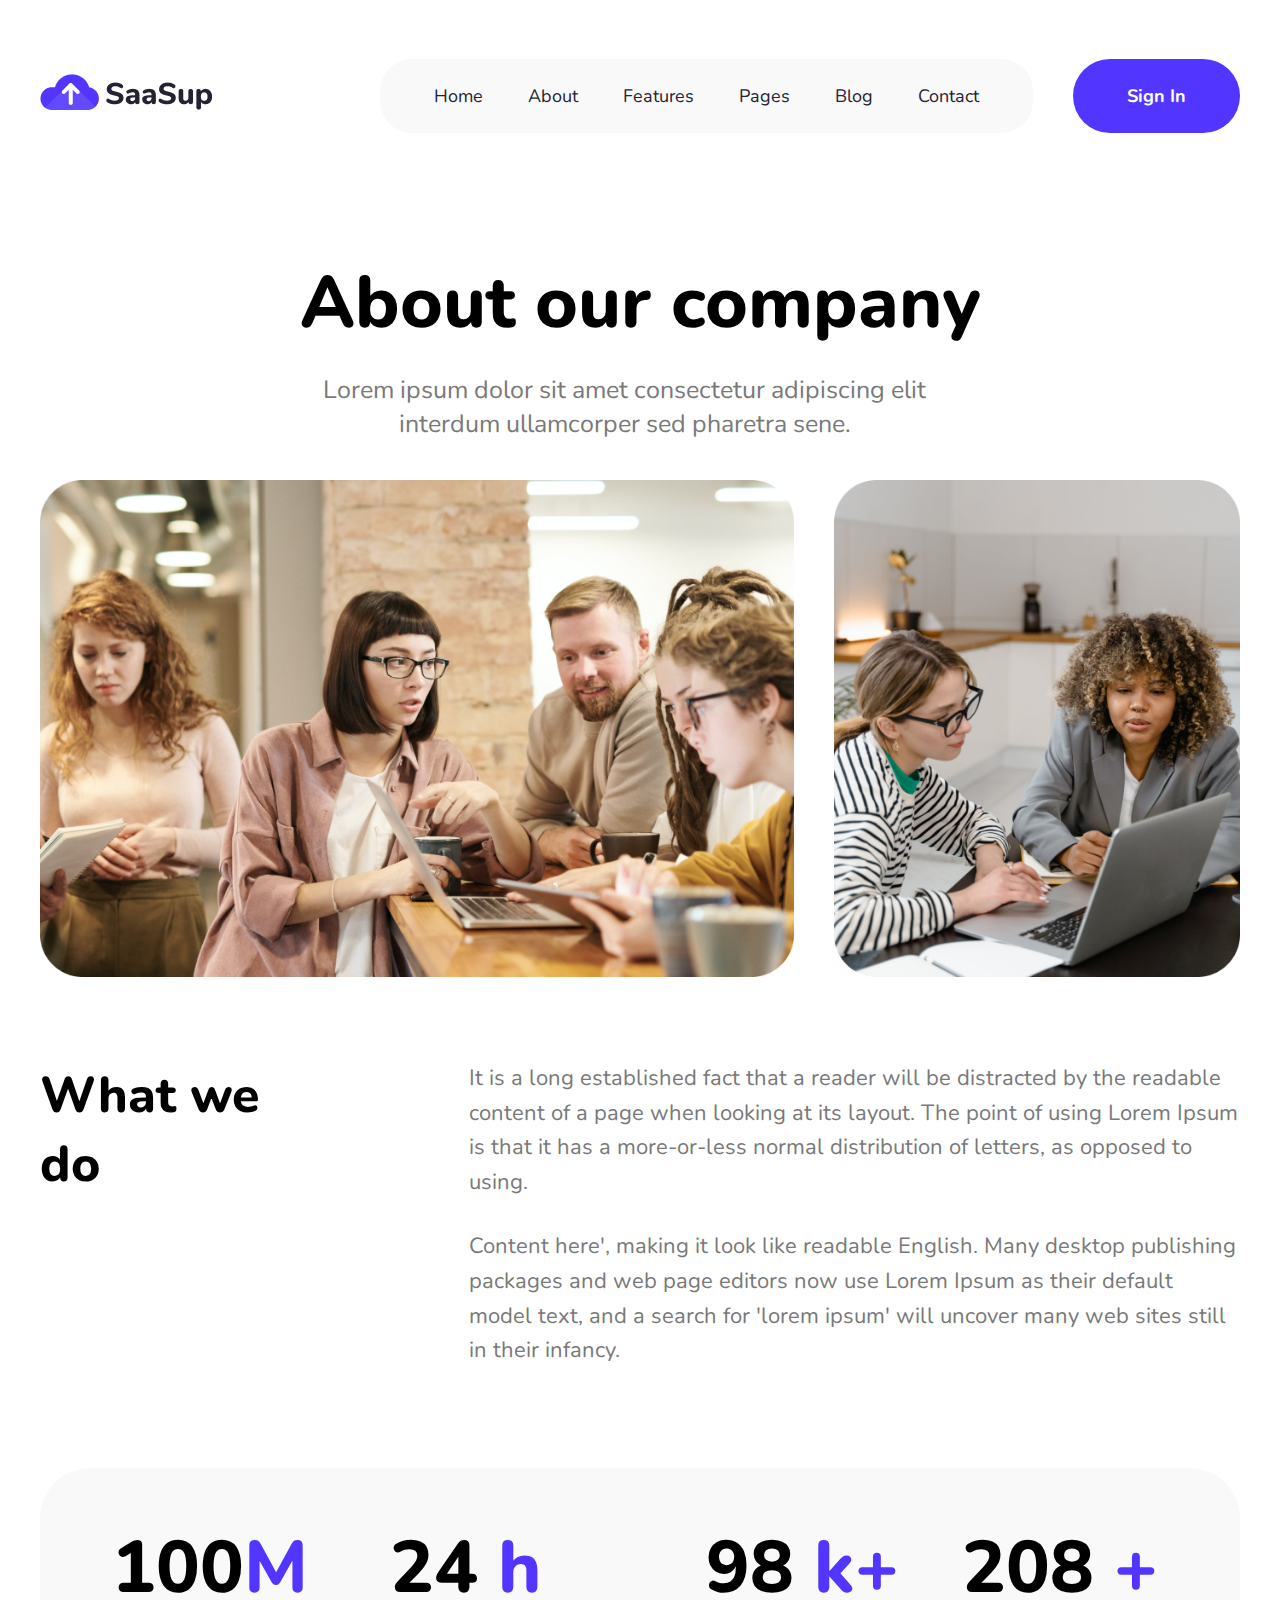
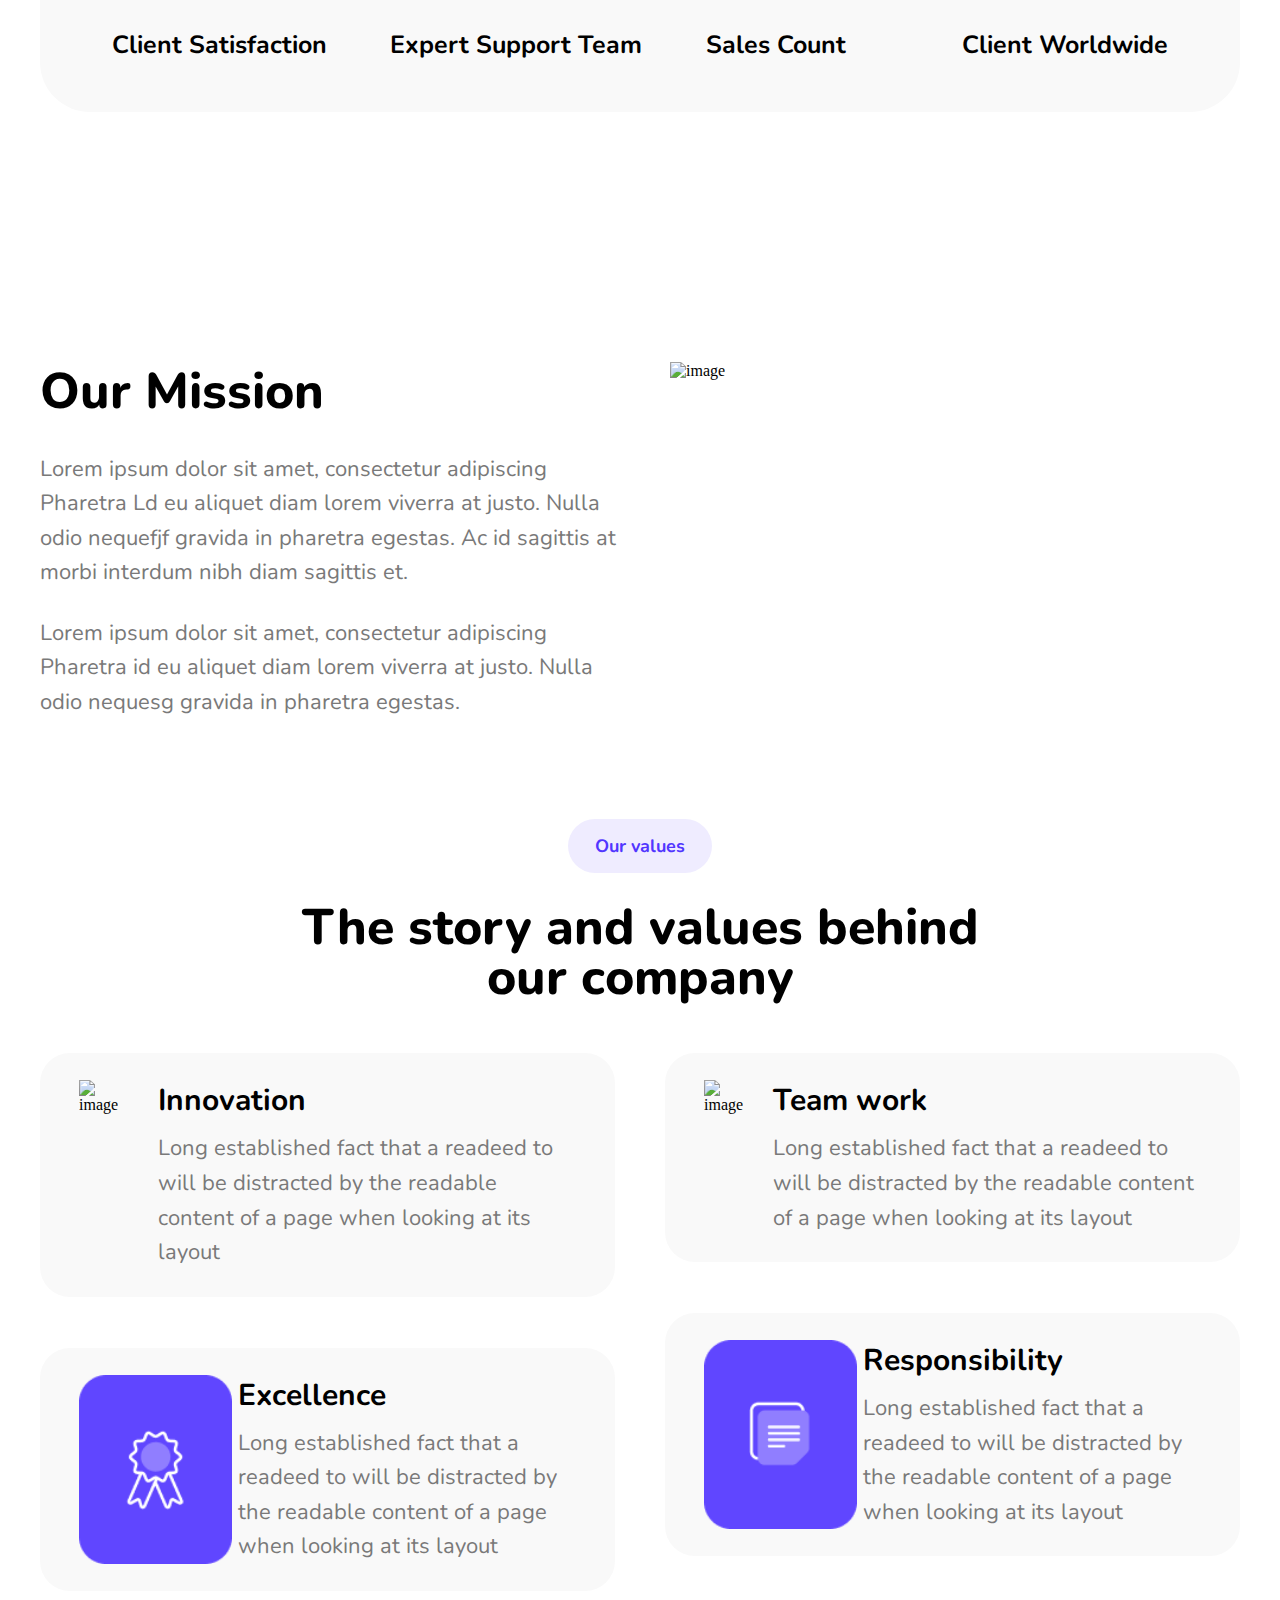
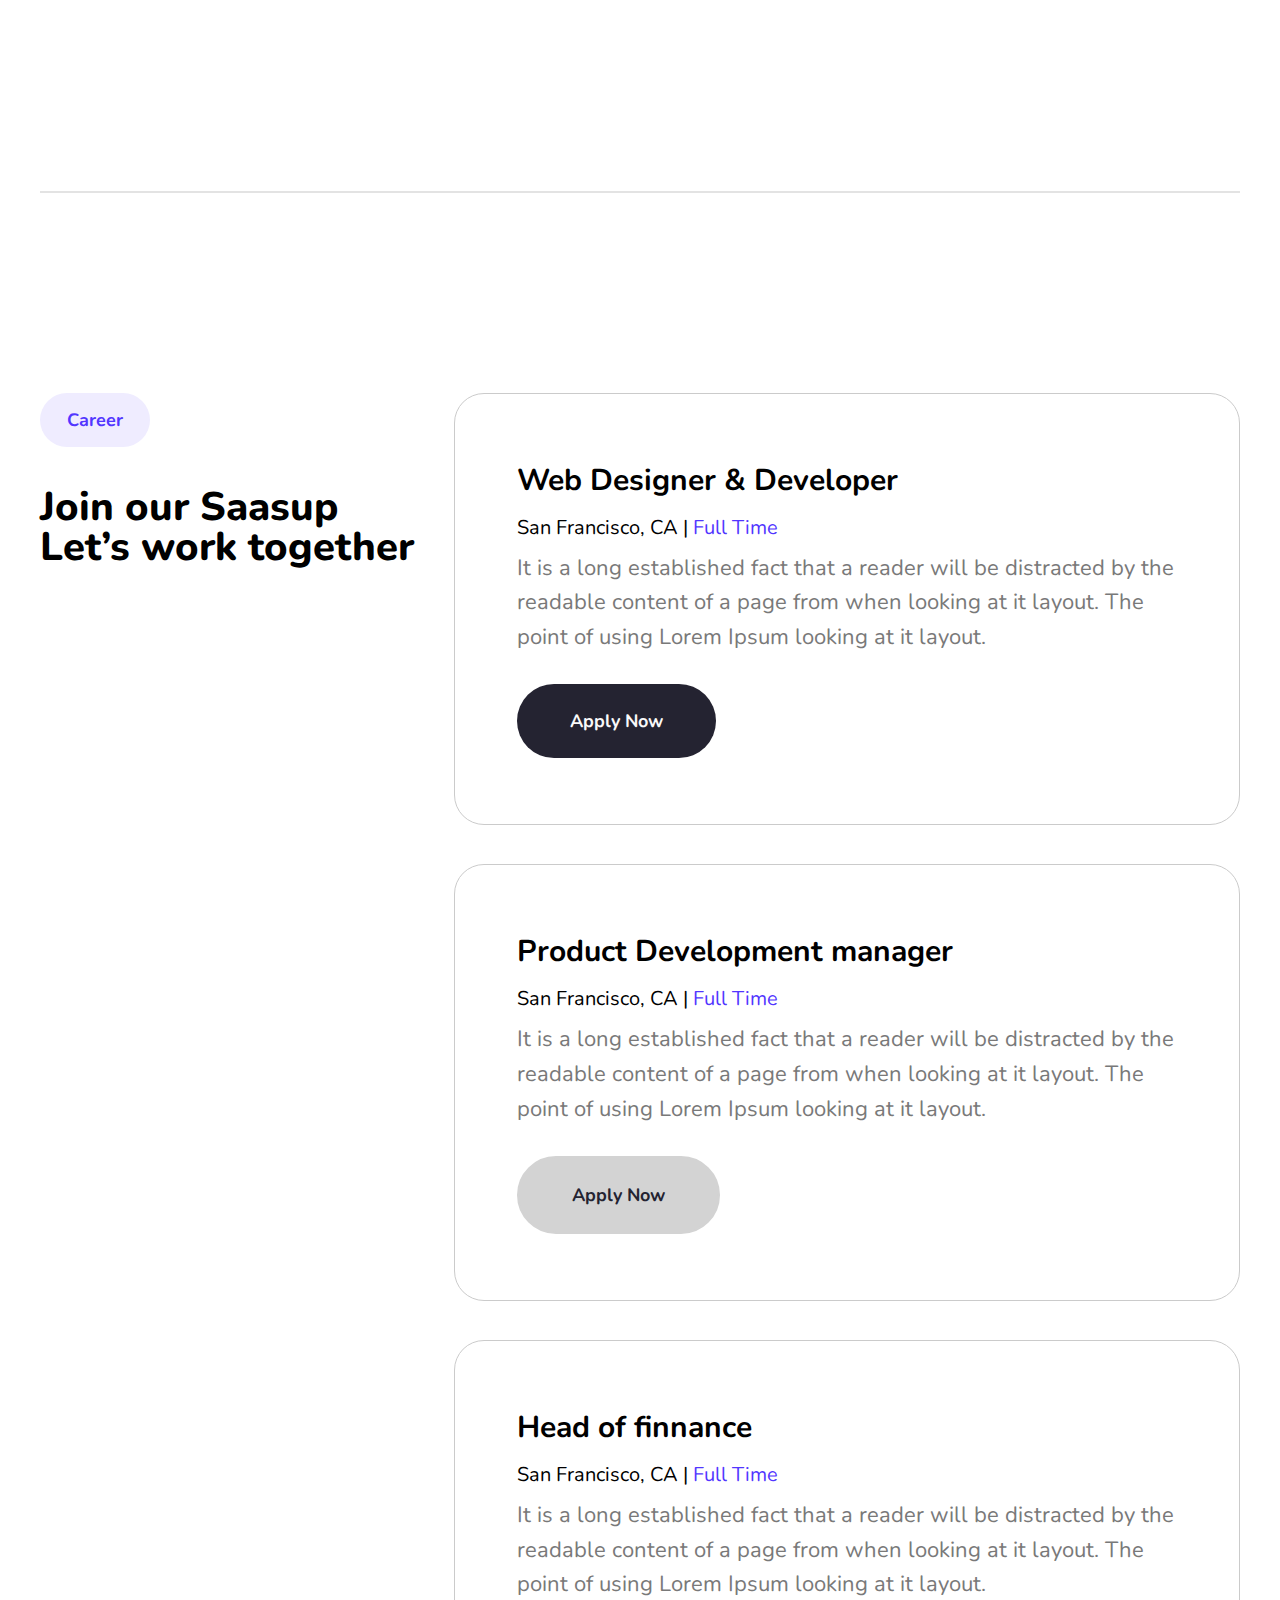
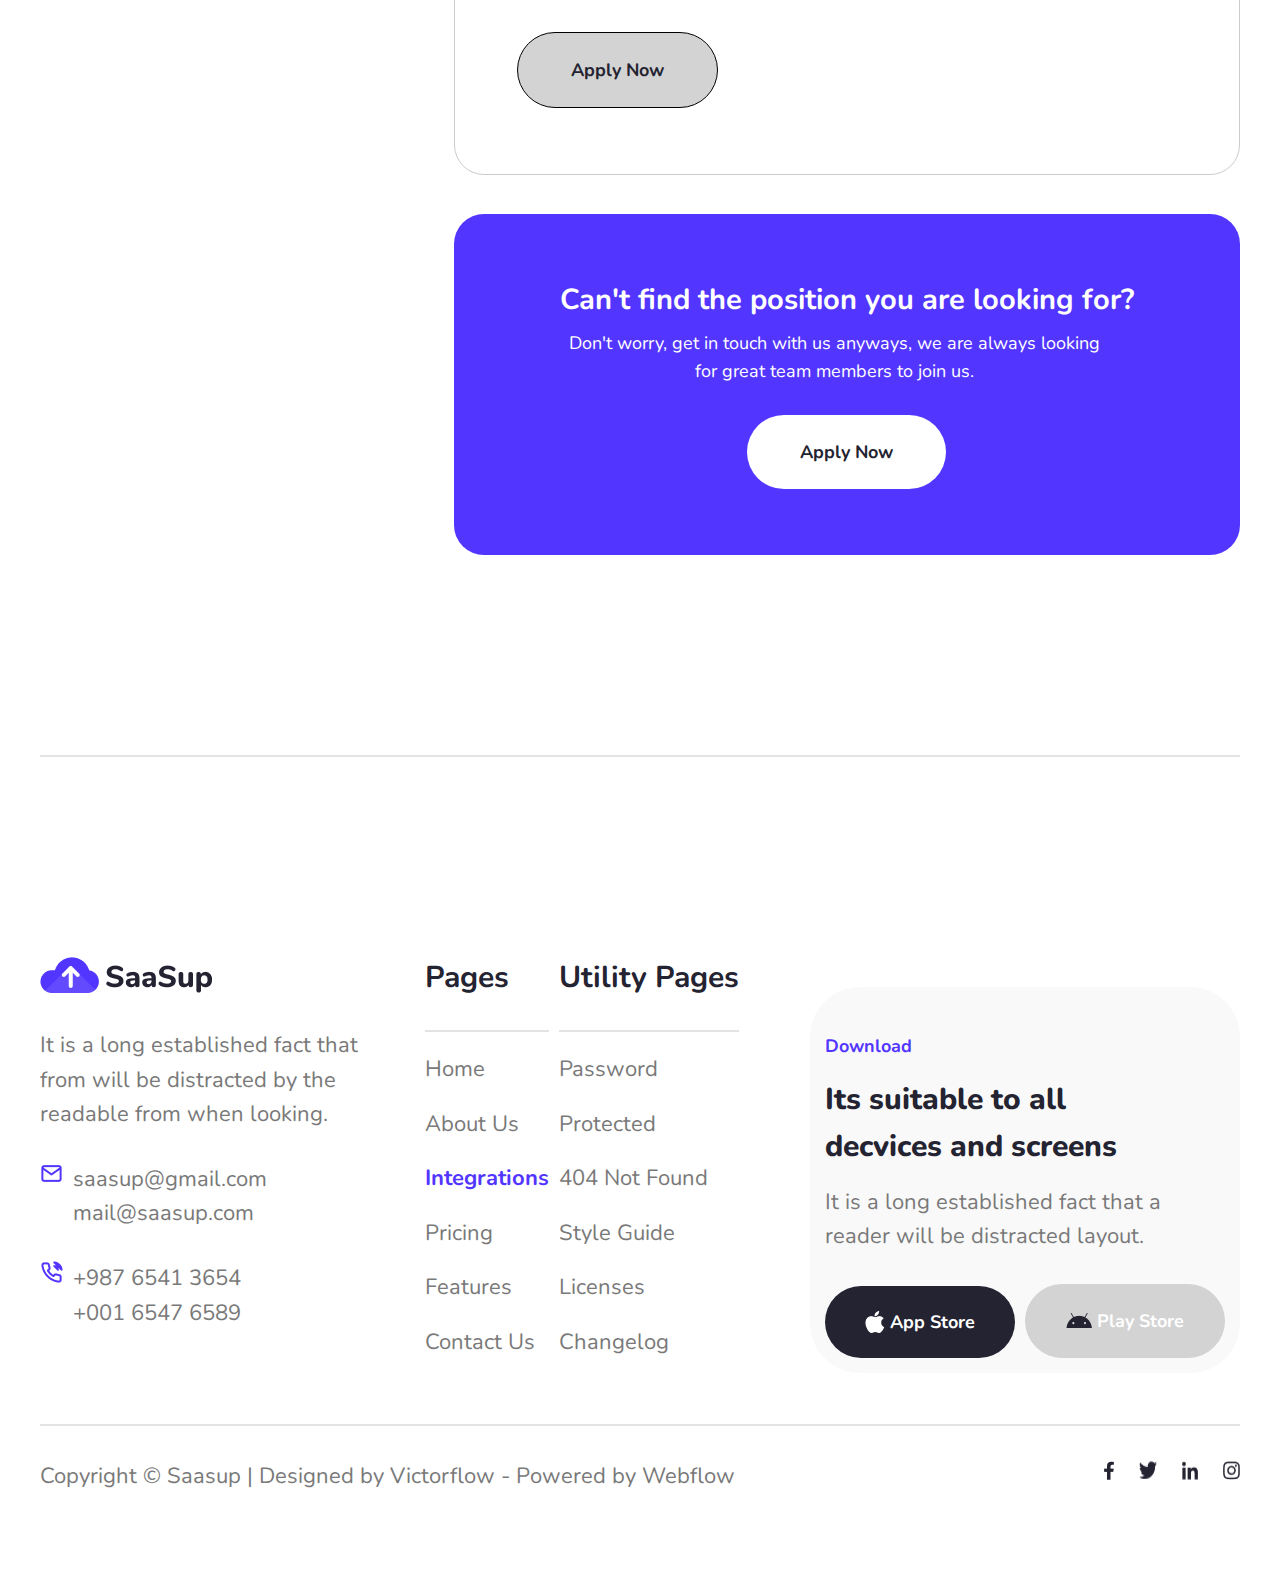
==== commit de07b564: "navbar links" ====
--- a/about.html
+++ b/about.html
@@ -16,7 +16,7 @@
     <header>
       <div class="container">
         <div class="navbar">
-          <div class="logo"><img src="images/logo.png" alt="logo" /></div>
+          <div class="logo"><a href="index.html"><img src="images/logo.png" alt="logo" /></a></div>
           <div class="navbar-container">
             <div class="nav-ul-l">
               <ul>
@@ -28,8 +28,8 @@
                 <li><a href="/">Contact</a></li>
               </ul>
             </div>
-            <div class="nav-btn">
-              <button class="about">Sign In</button>
+            <div class="a-btn">
+              <button class="about"><a href="/">Sign In</a></button>
             </div>
           </div>
         </div>
--- a/about.css
+++ b/about.css
@@ -15,9 +15,7 @@
     align-items: center;
     gap: 40px;
   }
-  .logo {
-    margin-top: 12px;
-  }
+
   
   .nav-ul-l ul {
     display: flex;
@@ -37,11 +35,14 @@
     font-size: 18px;
     font-family: "Nunito", sans-serif;
   }
- 
+ .a-btn a{
+  text-decoration: none;
+  color: #FFFF;
+ }
   .about {
     font-family: "Nunito", sans-serif;
     background-color: #5236FF;
-    color: #FFFF;
+   
     padding: 25px 54px;
     border-radius: 39px;
     border: none;
@@ -95,6 +96,7 @@
     font-family: "Nunito", sans-serif;
     color: #797979;
     max-width: 850px;
+    line-height: 157.4%;
  }
  .content-2 h3{
     margin-top: 30px;
@@ -135,10 +137,10 @@
   font-family: "Nunito", sans-serif;
 }
 .mission-text h4{
-  font-size: 20px;
+  font-size: 22px;
   font-weight: 400;
   font-family: "Nunito", sans-serif;
-  line-height: 100%;
+  line-height: 157.4%;
   max-width: 850px;
   color: #797979;
 }
@@ -498,7 +500,7 @@
   color: #ffffff;
   padding: 14px 27px;
   border-radius: 32px;
-  border: none;
+  border: 1px solid #D3D3D3;
   font-size: 18px;
   font-weight: bold;
   display: flex;
@@ -570,11 +572,12 @@
       margin-bottom: 20px;
    }
    .text-container h3{
-    font-size: 18px;
+    font-size: 22px;
       font-weight: 400;
       font-family: "Nunito", sans-serif;
       color: #797979;
       max-width: 750px;
+      line-height: 157.4%;
    }
    .content-2 h3{
       margin-top: 30px;
@@ -596,10 +599,10 @@
     font-family: "Nunito", sans-serif;
   }
   .mission-text h4{
-    font-size: 18px;
+    font-size: 22px;
     font-weight: 400;
     font-family: "Nunito", sans-serif;
-    line-height: 100%;
+    line-height: 157.4%;
     max-width: 850px;
     color: #797979;
     margin-top: 20px;
@@ -717,11 +720,12 @@
       margin-bottom: 20px;
    }
    .text-container h3{
-     font-size: 18px;
+     font-size: 22px;
       font-weight: 400;
       font-family: "Nunito", sans-serif;
       color: #797979;
       max-width: 750px;
+      line-height: 157.4%;
    }
    .content-2 h3{
       margin-top: 30px;
@@ -743,10 +747,10 @@
     font-family: "Nunito", sans-serif;
   }
   .mission-text h4{
-    font-size: 18px;
+    font-size: 22px;
     font-weight: 400;
     font-family: "Nunito", sans-serif;
-    line-height: 100%;
+    line-height: 157.4%;
     max-width: 850px;
     color: #797979;
     margin-top: 20px;
@@ -853,11 +857,12 @@
       margin-bottom: 20px;
    }
    .text-container h3{
-     font-size: 18px;
+     font-size: 22px;
       font-weight: 400;
       font-family: "Nunito", sans-serif;
       color: #797979;
       max-width: 750px;
+      line-height: 157.4%;
    }
    .content-2 h3{
       margin-top: 30px;
@@ -881,10 +886,10 @@
     font-family: "Nunito", sans-serif;
   }
   .mission-text h4{
-    font-size: 18px;
+    font-size: 22px;
     font-weight: 400;
     font-family: "Nunito", sans-serif;
-    line-height: 100%;
+    line-height: 157.4%;
     max-width: 850px;
     color: #797979;
     margin-top: 20px;
@@ -1011,11 +1016,12 @@
       margin-bottom: 20px;
    }
    .text-container h3{
-     font-size: 18px;
+     font-size: 22px;
       font-weight: 400;
       font-family: "Nunito", sans-serif;
       color: #797979;
       max-width: 750px;
+      line-height: 157.4%;
    }
    .new-numbers-container{
     display: flex;
@@ -1032,10 +1038,10 @@
     font-family: "Nunito", sans-serif;
   }
   .mission-text h4{
-    font-size: 20px;
+    font-size: 22px;
     font-weight: 400;
     font-family: "Nunito", sans-serif;
-    line-height: 100%;
+    line-height: 157.4%;
     max-width: 850px;
     color: #797979;
     margin-top: 20px;
@@ -1168,6 +1174,7 @@
       font-family: "Nunito", sans-serif;
       color: #797979;
       max-width: 950px;
+      line-height: 157.4%;
    }
    .content-2 h3{
       margin-top: 30px;
@@ -1197,7 +1204,7 @@
     margin-top: 35px;
   }
   .mission-text h4{
-    font-size: 20px;
+    font-size: 22px;
     font-weight: 400;
     font-family: "Nunito", sans-serif;
     line-height: 157.4%;
@@ -1376,7 +1383,7 @@
   margin-top: 58px;
 }
 .mission-text h4{
-  font-size: 20px;
+  font-size: 22px;
   font-weight: 400;
   font-family: "Nunito", sans-serif;
   line-height: 157.4%;
@@ -1437,7 +1444,7 @@
     display: none;
   }
 
-  .nav-btn {
+  .a-btn {
     display: none;
   }
 }
@@ -1453,7 +1460,7 @@
     display: none;
   }
 
-  .nav-btn {
+  .a-btn {
     display: flex;
   }
 }
@@ -1469,7 +1476,7 @@
     display: none;
   }
 
-  .nav-btn {
+  .a-btn {
     display: flex;
   }
 }
@@ -1499,7 +1506,7 @@
     padding: 25px 40px;
     border-radius: 32px;
   }
-  .nav-btn {
+  .a-btn {
     display: flex;
   }
 }
@@ -1678,7 +1685,7 @@
      color: #ffffff;
      padding: 24px 54px;
      border-radius: 39px;
-     border: none;
+     border: 1px solid #D3D3D3;
      font-size: 18px;
      font-weight: bold;
      display: flex;
@@ -1814,6 +1821,7 @@
 padding: 24px 40px;
 border-radius: 39px;
 white-space: pre;
+border: 1px solid #D3D3D3;
 }
 .last-button .apple{
 padding: 24px 40px;
@@ -1917,6 +1925,7 @@
  padding: 25px 54px;
  border-radius: 39px;
  white-space: pre;
+ border: 1px solid #D3D3D3;
 }
 .last-button .apple{
  padding: 25px 54px;
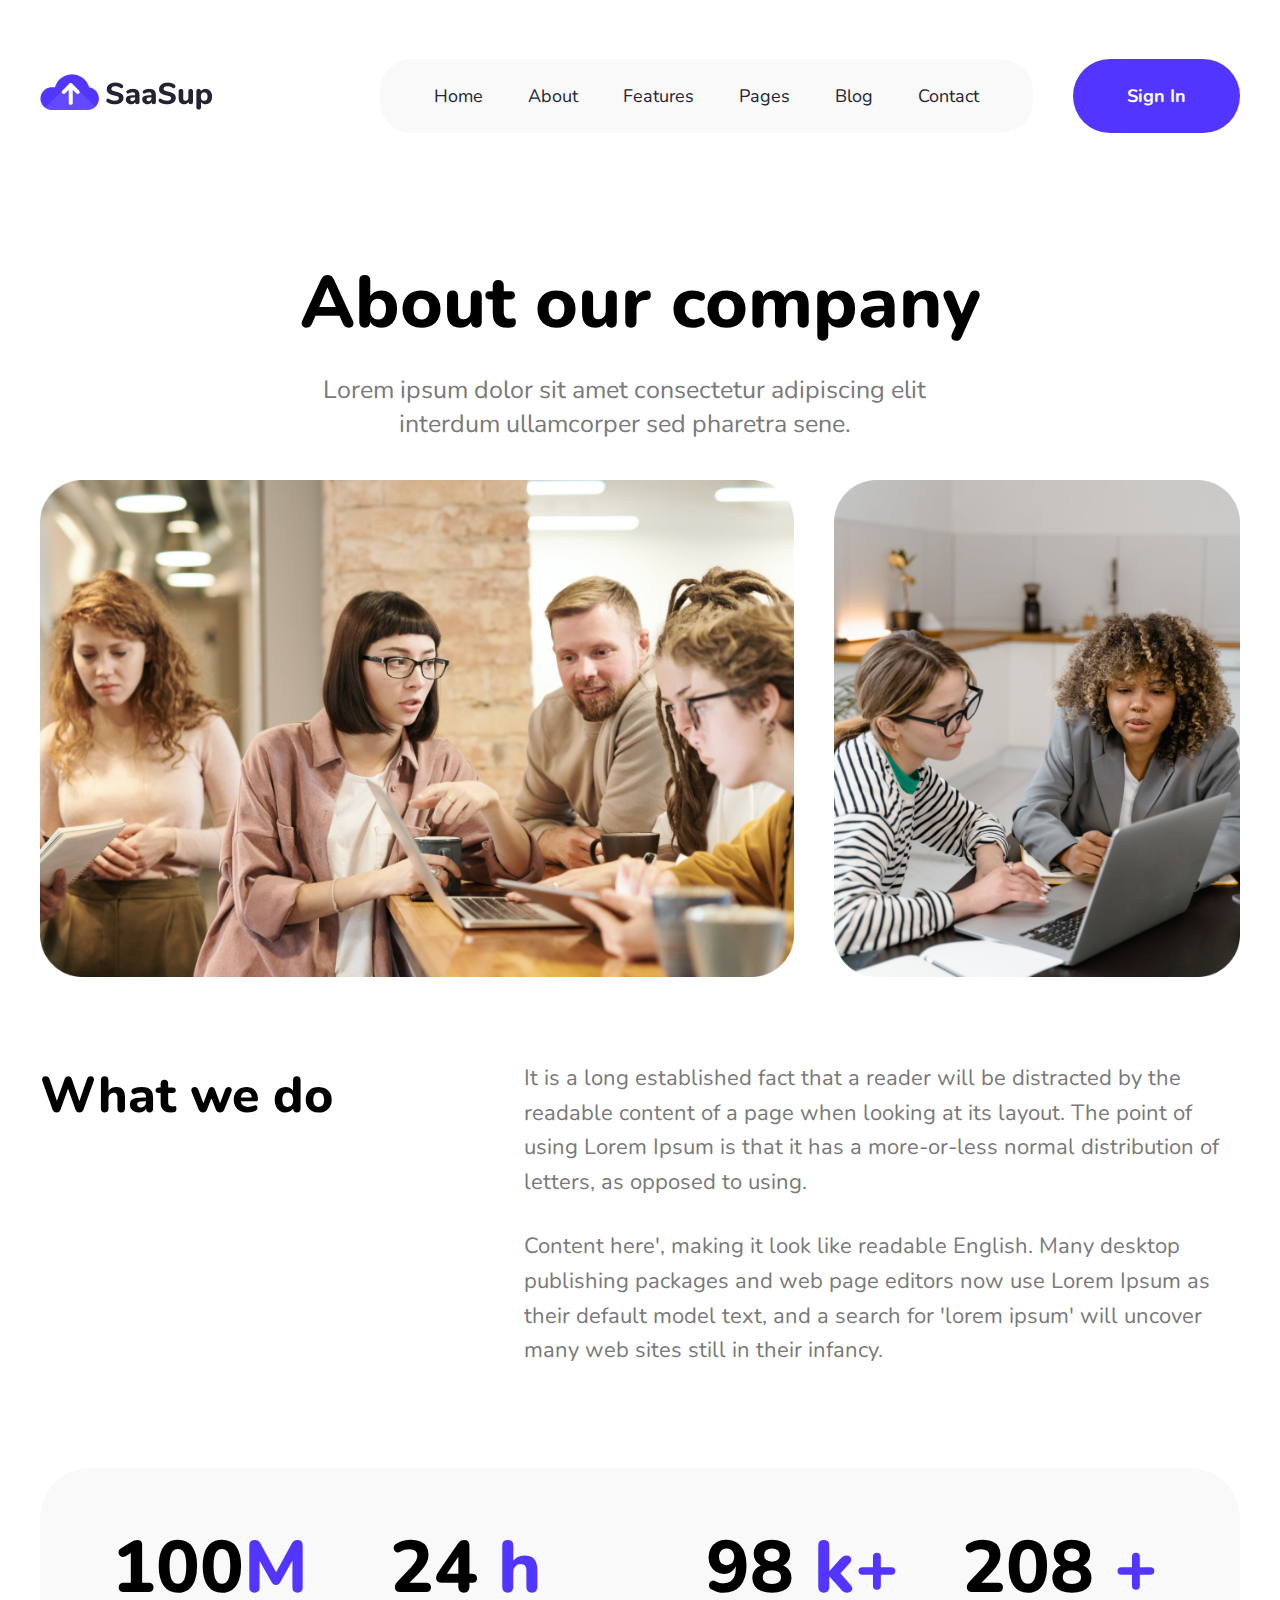
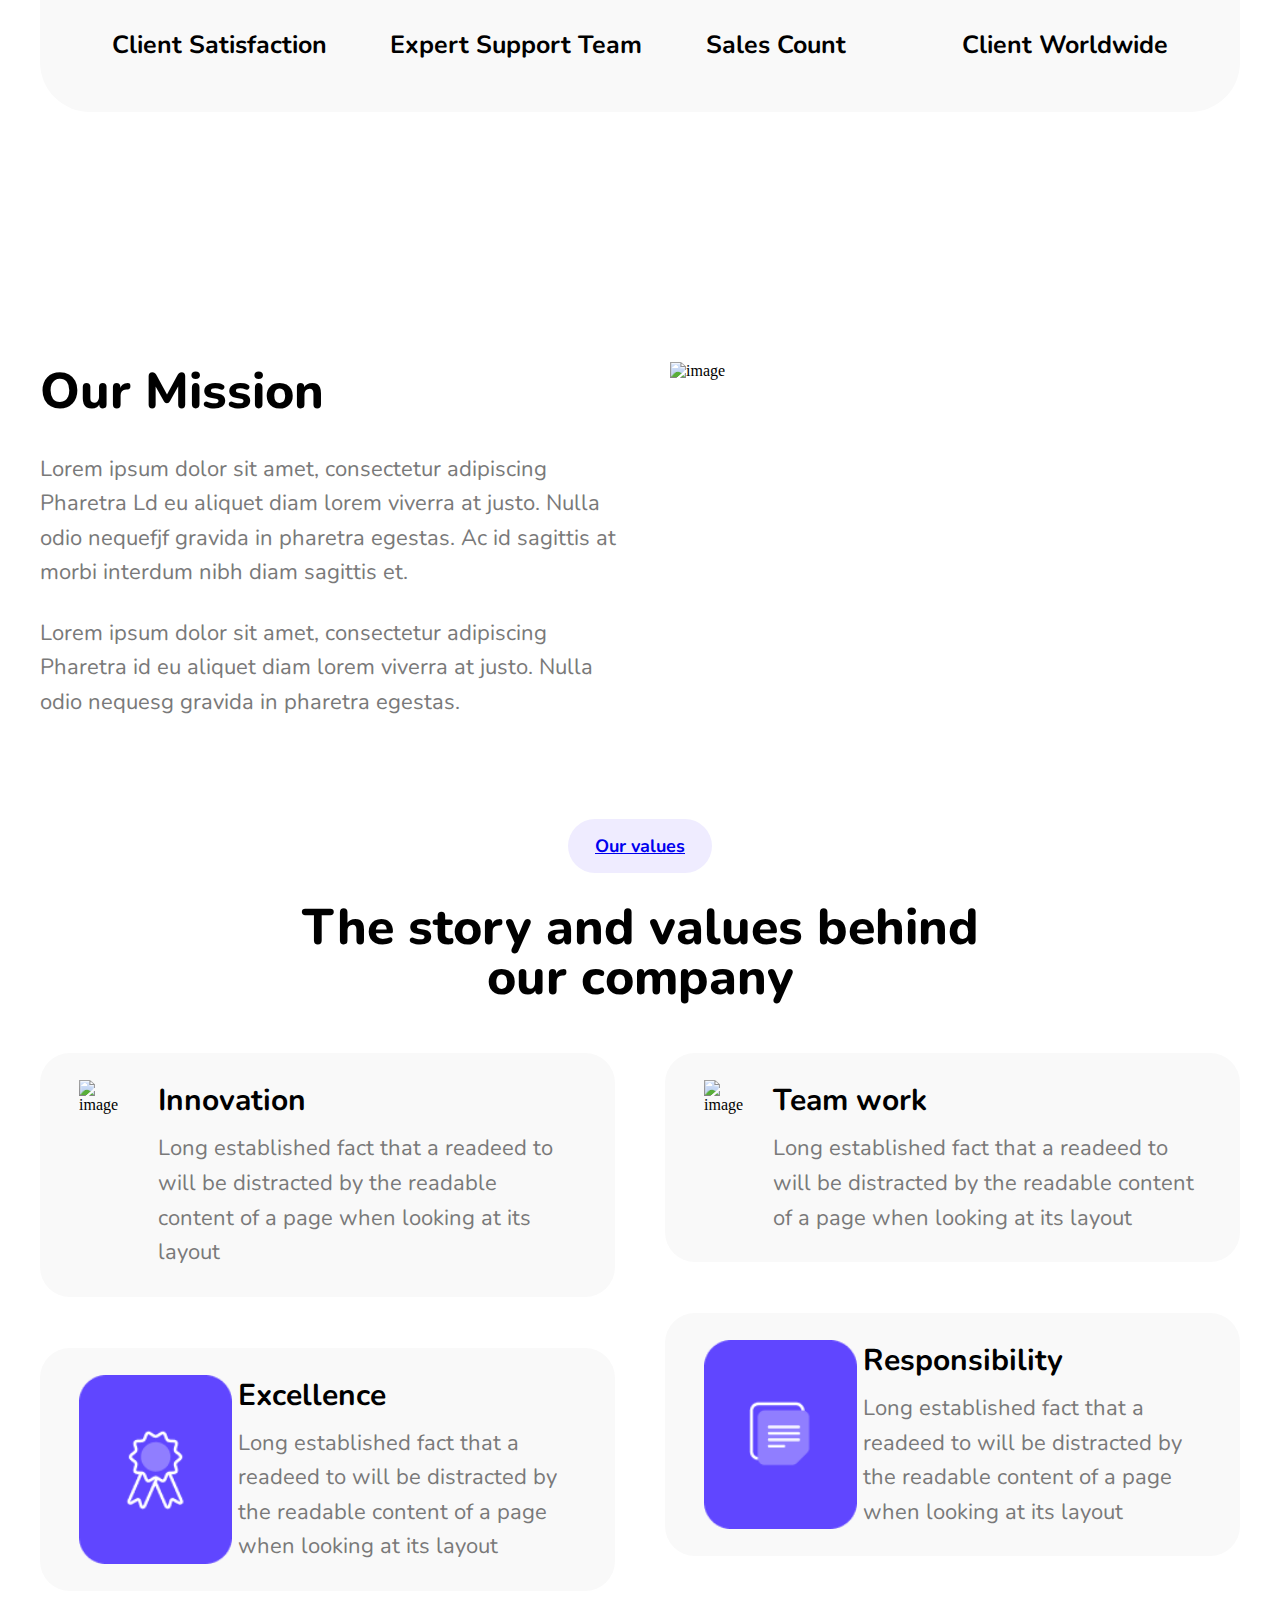
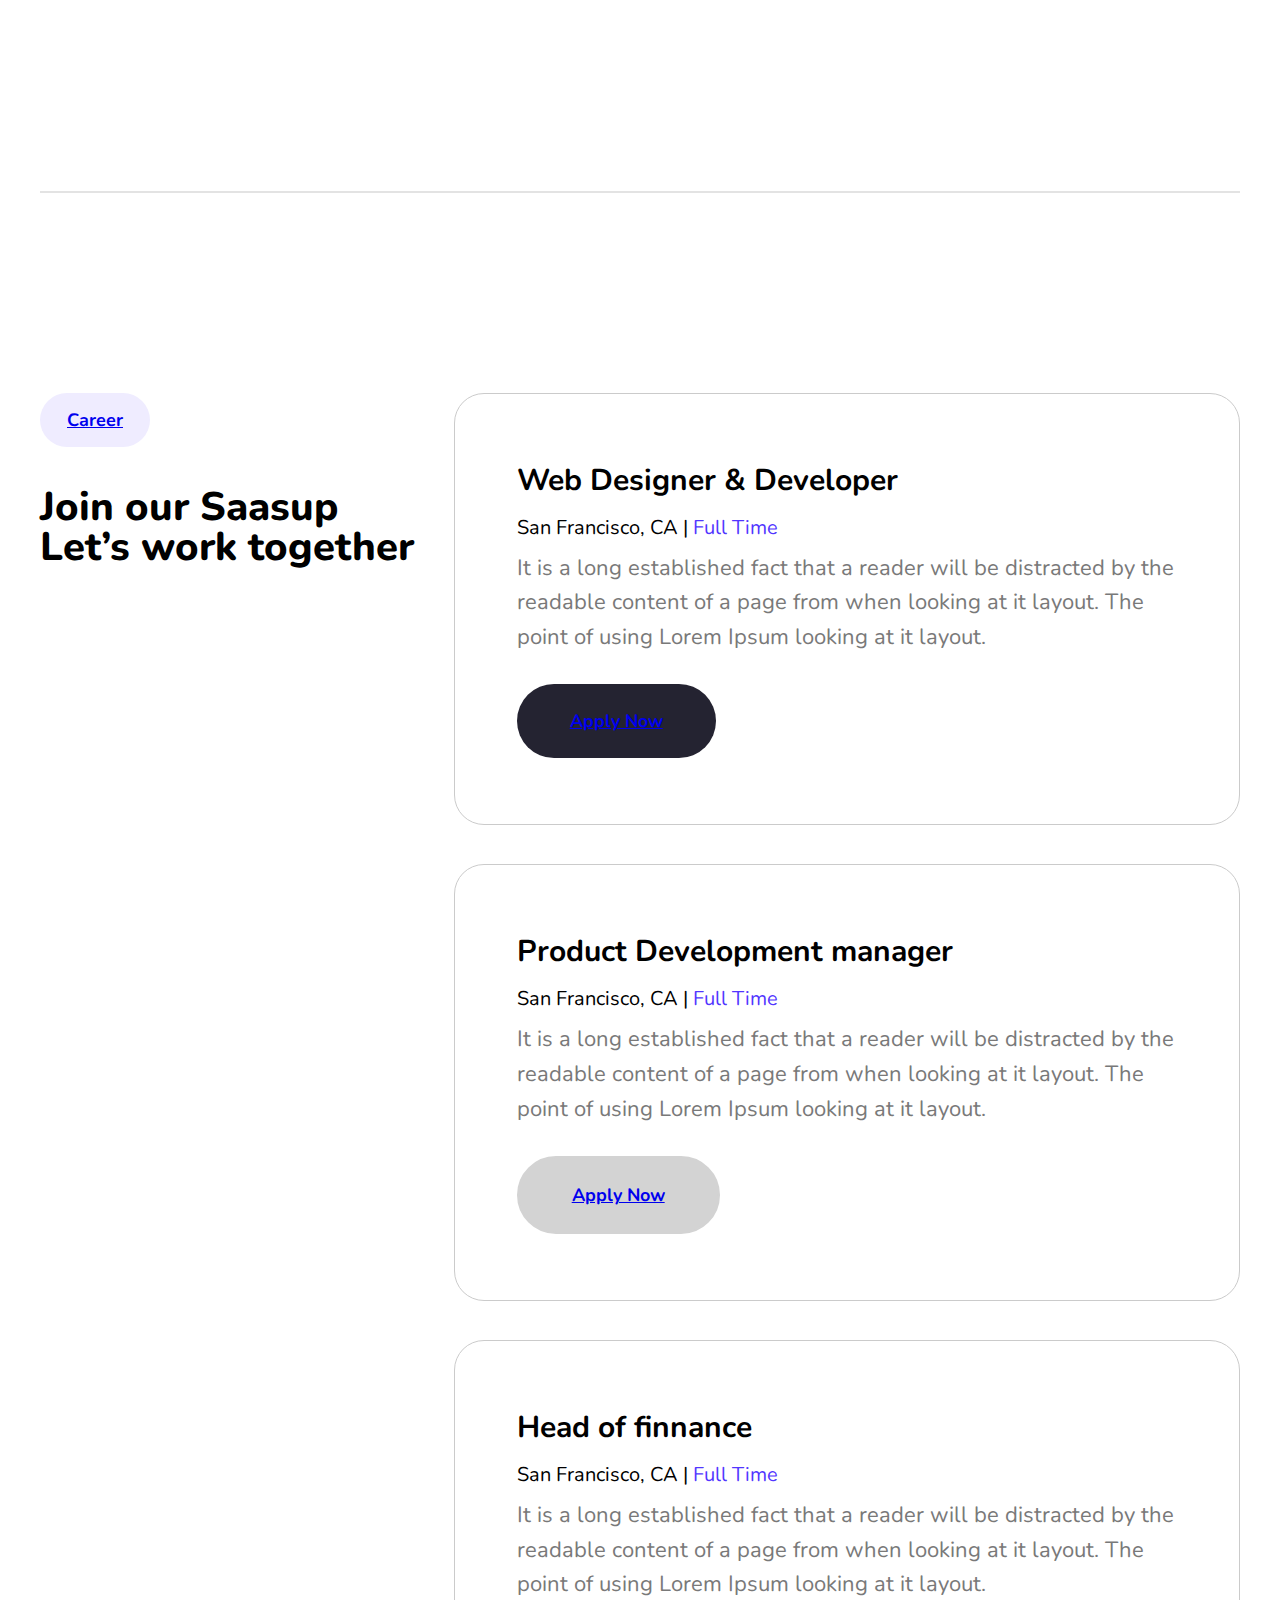
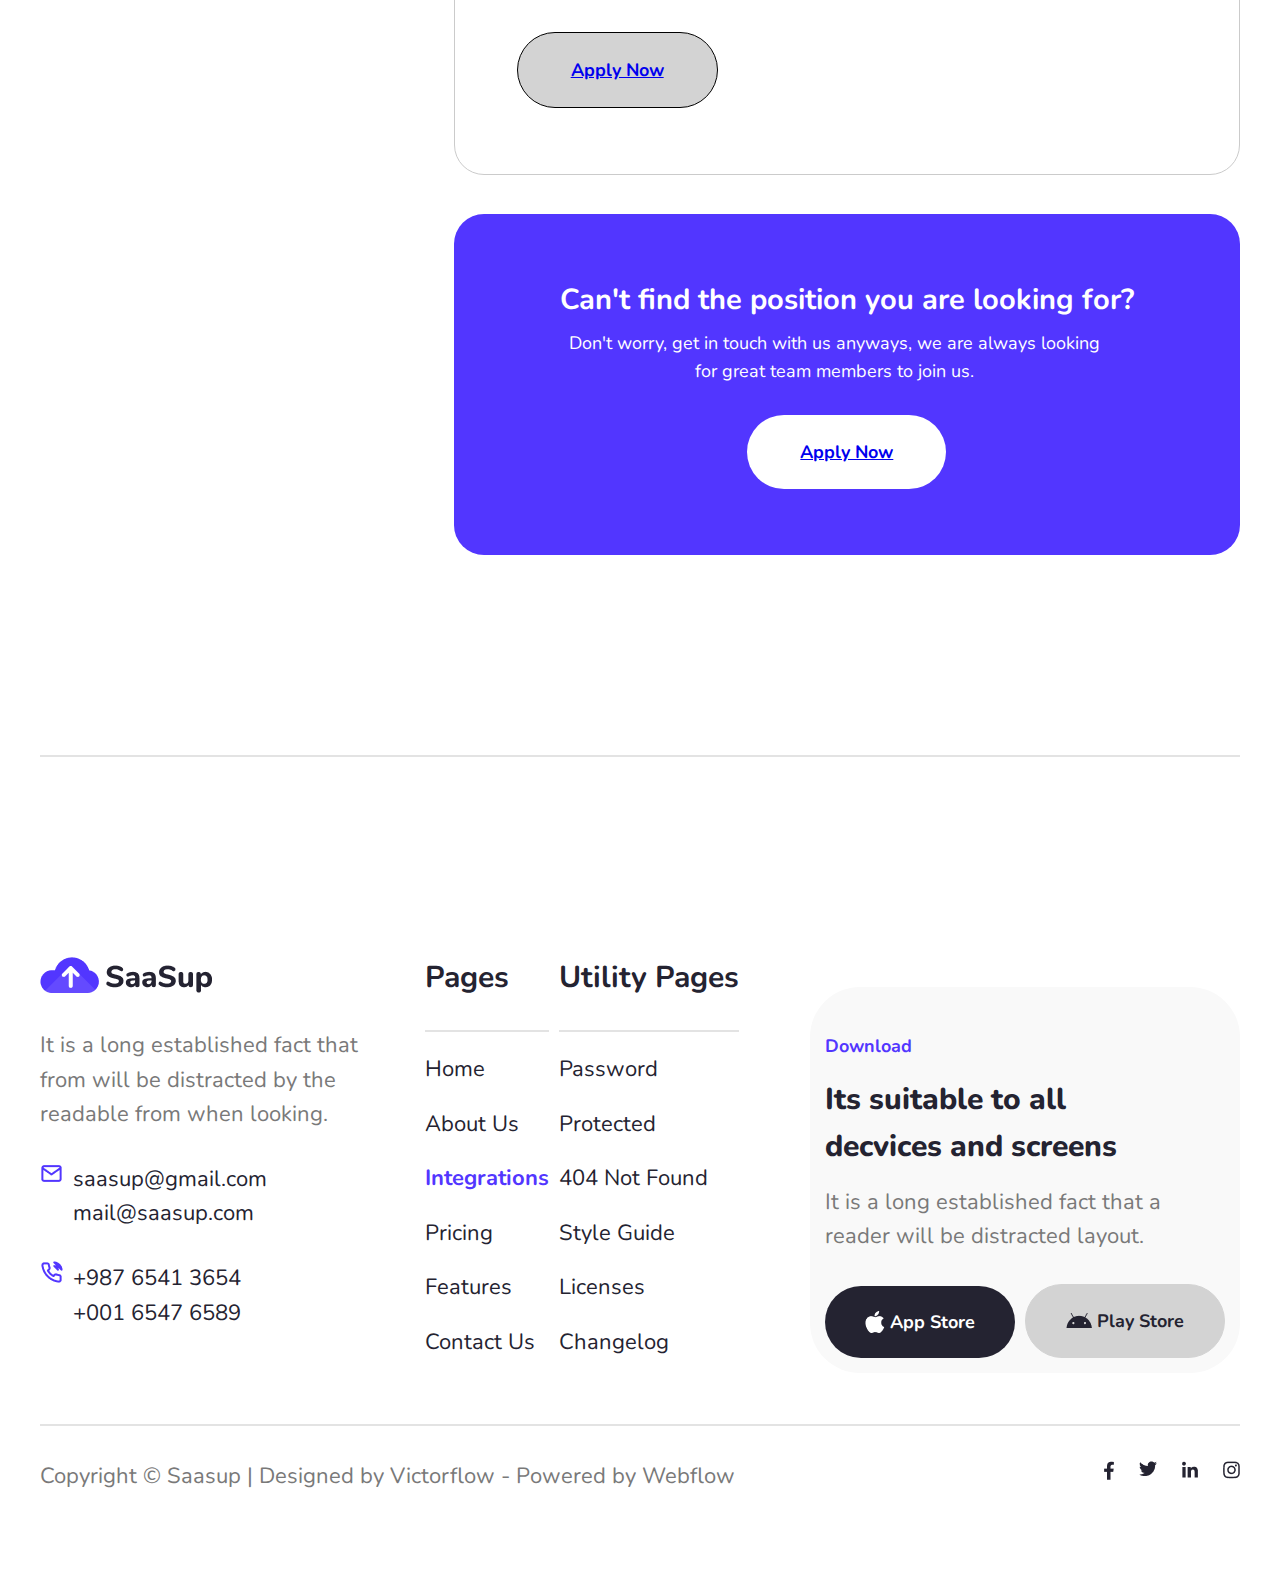
==== commit 08fdad51: "aboutfooter" ====
--- a/about.html
+++ b/about.html
@@ -132,7 +132,7 @@
      <div class="container">
       <div class="values-container">
         <div class="value-button">
-         <button>Our values</button>
+         <button><a href="/">Our values</a></button>
         </div>
         <div class="values-text">
           <h1>The story and values behind
@@ -201,7 +201,7 @@
      <div class="container">
       <div class="join">
         <div class="join-saas">
-          <button>Career</button>
+          <button><a href="/">Career</a></button>
           <h3>Join our Saasup
             Let’s work together
             </h3>
@@ -211,26 +211,26 @@
             <h1>Web Designer & Developer</h1>
             <h4>San Francisco, CA    |   <span style="color: #5236FF;">Full Time</span> </h4>
             <h2>It is a long established fact that a reader will be distracted by the readable content of a page from when looking at it layout. The point of using Lorem Ipsum looking at it layout.</h2>
-            <button>Apply Now</button>
+            <button><a href="/">Apply Now</a></button>
           </div>
           <div class="prodect-development">
             <h1>Product Development manager</h1>
             <h4>San Francisco, CA    |  <span style="color: #5236FF;">Full Time</span></h4>
             <h2>It is a long established fact that a reader will be distracted by the readable content of a page from when looking at it layout. The point of using Lorem Ipsum looking at it layout.</h2>
-            <button>Apply Now</button>
+            <button><a href="/">Apply Now</a></button>
           </div>
           <div class="finance">
             <h1>Head of finnance</h1>
             <h4>San Francisco, CA    |    <span style="color: #5236FF;">Full Time</span></h4>
             <h2>It is a long established fact that a reader will be distracted by the readable content of a page from when looking at it layout. The point of using Lorem Ipsum looking at it layout.</h2>
-            <button>Apply Now</button>
+            <button><a href="/">Apply Now</a></button>
           </div>
           <div class="postion-container">
             <div class="postion-text">
               <h1>Can't find the position you are looking for?</h1>
             <h2>Don't worry, get in touch with us anyways, we are always looking for great team members to join us.</h2>
             <div class="apply-button">
-              <button>Apply Now</button>
+              <button><a href="/">Apply Now</a></button>
             </div>
             </div>
           </div>
@@ -251,16 +251,16 @@
              from when looking.</h4>
              <div class="mail-logo">
               <div class="mail-logo-email">
-               <img src="images/mail.png" alt="mail">
-              </div>
-               <div class="mail-text">  <h3>saasup@gmail.com</h3>
-                 <h3>mail@saasup.com</h3></div>
+               <a href="/"><img src="images/mail.png" alt="mail"></a>
+              </div>
+               <div class="mail-text">  <h3><a href="/">saasup@gmail.com</a></h3>
+                 <h3><a href="/">mail@saasup.com</a></h3></div>
              </div>
              <div class="phone-logo">
-               <div class="phone"><img src="images/phone-call.png" alt="phone"></div>
+               <div class="phone"><a href="/"><img src="images/phone-call.png" alt="phone"></a></div>
                <div class="phone-text">
-                 <h3>+987 6541 3654</h3>
-               <h3>+001 6547 6589</h3>
+                 <h3><a href="/">+987 6541 3654</a></h3>
+               <h3><a href="/">+001 6547 6589</a></h3>
                </div>
              </div>
          </div>
@@ -269,33 +269,33 @@
            <h1>Pages</h1>
            <div class="line-1"></div>
  
-           <h5>Home</h5>
-           <h5> About Us</h5>
-           <h5><b style="color: #5236FF;">Integrations</b></h5>
-           <h5> Pricing</h5>
-           <h5>Features</h5>
-           <h5>Contact Us</h5>
+           <h5><a href="/">Home</a></h5>
+           <h5><a href="/">About Us</a> </h5>
+           <h5 id="int"><b style="color: #5236FF;"><a href="/">Integrations</a></b></h5>
+           <h5> <a href="/">Pricing</a></h5>
+           <h5><a href="/">Features</a></h5>
+           <h5><a href="/">Contact Us</a></h5>
           </div>
            <div class="coulmn-3">
              <h1>Utility Pages</h1>
              <div class="line-1"></div>
-             <h5>Password</h5>
-             <h5> Protected</h5>
-             <h5>404 Not Found</h5>
-             <h5>Style Guide</h5>
-             <h5>Licenses</h5>
-             <h5> Changelog</h5>
+             <h5><a href="/">Password</a></h5>
+             <h5><a href="/"> Protected</a></h5>
+             <h5><a href="/">404 Not Found</a></h5>
+             <h5><a href="/">Style Guide</a></h5>
+             <h5><a href="/">Licenses</a></h5>
+             <h5><a href="/"> Changelog</a></h5>
            </div>
          </div>
          
          <div class="coulmn-4">
-           <h2>Download</h2>
+          <h2 id="download"><a href="/">Download</a></h2>
            <h1>Its suitable to all
              decvices and screens</h1>
              <h4>It is a long established fact that a reader will be distracted layout.</h4>
              <div class="last-button">
-               <button class="apple"> <img src="images/apple Logo.png" alt="apple">App Store</button>
-               <button class="vector"><img src="images/vector.png" alt="vector">Play Store</button>
+               <button class="apple" id="apple"> <img src="images/apple Logo.png" alt="apple"><a href="/">App Store</a></button>
+               <button class="vector"><img src="images/vector.png" alt="vector"><a href="/">Play Store</a></button>
              </div>
          </div>
        </div>
@@ -312,10 +312,10 @@
               </div>
               <div class="copyright-img">
                  <div class="copy-imgs">
-                  <img class="img-fluid" src="images/fb.png" alt="fb">
-                  <img class="img-fluid" src="images/t.png" alt="fb">
-                  <img class="img-fluid" src="images/i.png" alt="fb">
-                  <img class="img-fluid" src="images/inst.png" alt="fb">
+                  <a href="/"><img class="img-fluid" src="images/fb.png" alt="fb"></a>
+                 <a href="/"><img class="img-fluid" src="images/t.png" alt="fb"></a> 
+                  <a href="/"><img class="img-fluid" src="images/i.png" alt="fb"></a>
+                  <a href="/"><img class="img-fluid" src="images/inst.png" alt="fb"></a>
                  </div>
               </div>
           </div>
--- a/about.css
+++ b/about.css
@@ -532,6 +532,19 @@
   display: flex;
   gap: 25px;
 }
+footer a{
+  text-decoration: none;
+  color: #242331;
+}
+#apple a{
+  color: #FFFFFF;
+}
+#int a{
+color: #5236FF;
+}
+#download a{
+  color: #5236FF;
+}
 @media (min-width: 320px){
  
   .about-container{
@@ -1014,6 +1027,7 @@
       font-weight: 800;
       font-family: "Nunito", sans-serif;
       margin-bottom: 20px;
+      white-space: nowrap;
    }
    .text-container h3{
      font-size: 22px;
@@ -1024,7 +1038,8 @@
       line-height: 157.4%;
    }
    .new-numbers-container{
-    display: flex;
+    display: grid;
+    grid-template-columns: repeat(2, 1fr);
     gap: 20px;
    }
    .mission-container{
@@ -1167,6 +1182,7 @@
     font-size: 50px;
     font-weight: 800;
     font-family: "Nunito", sans-serif;
+    white-space: nowrap;
    }
    .text-container h3{
     font-size: 22px;
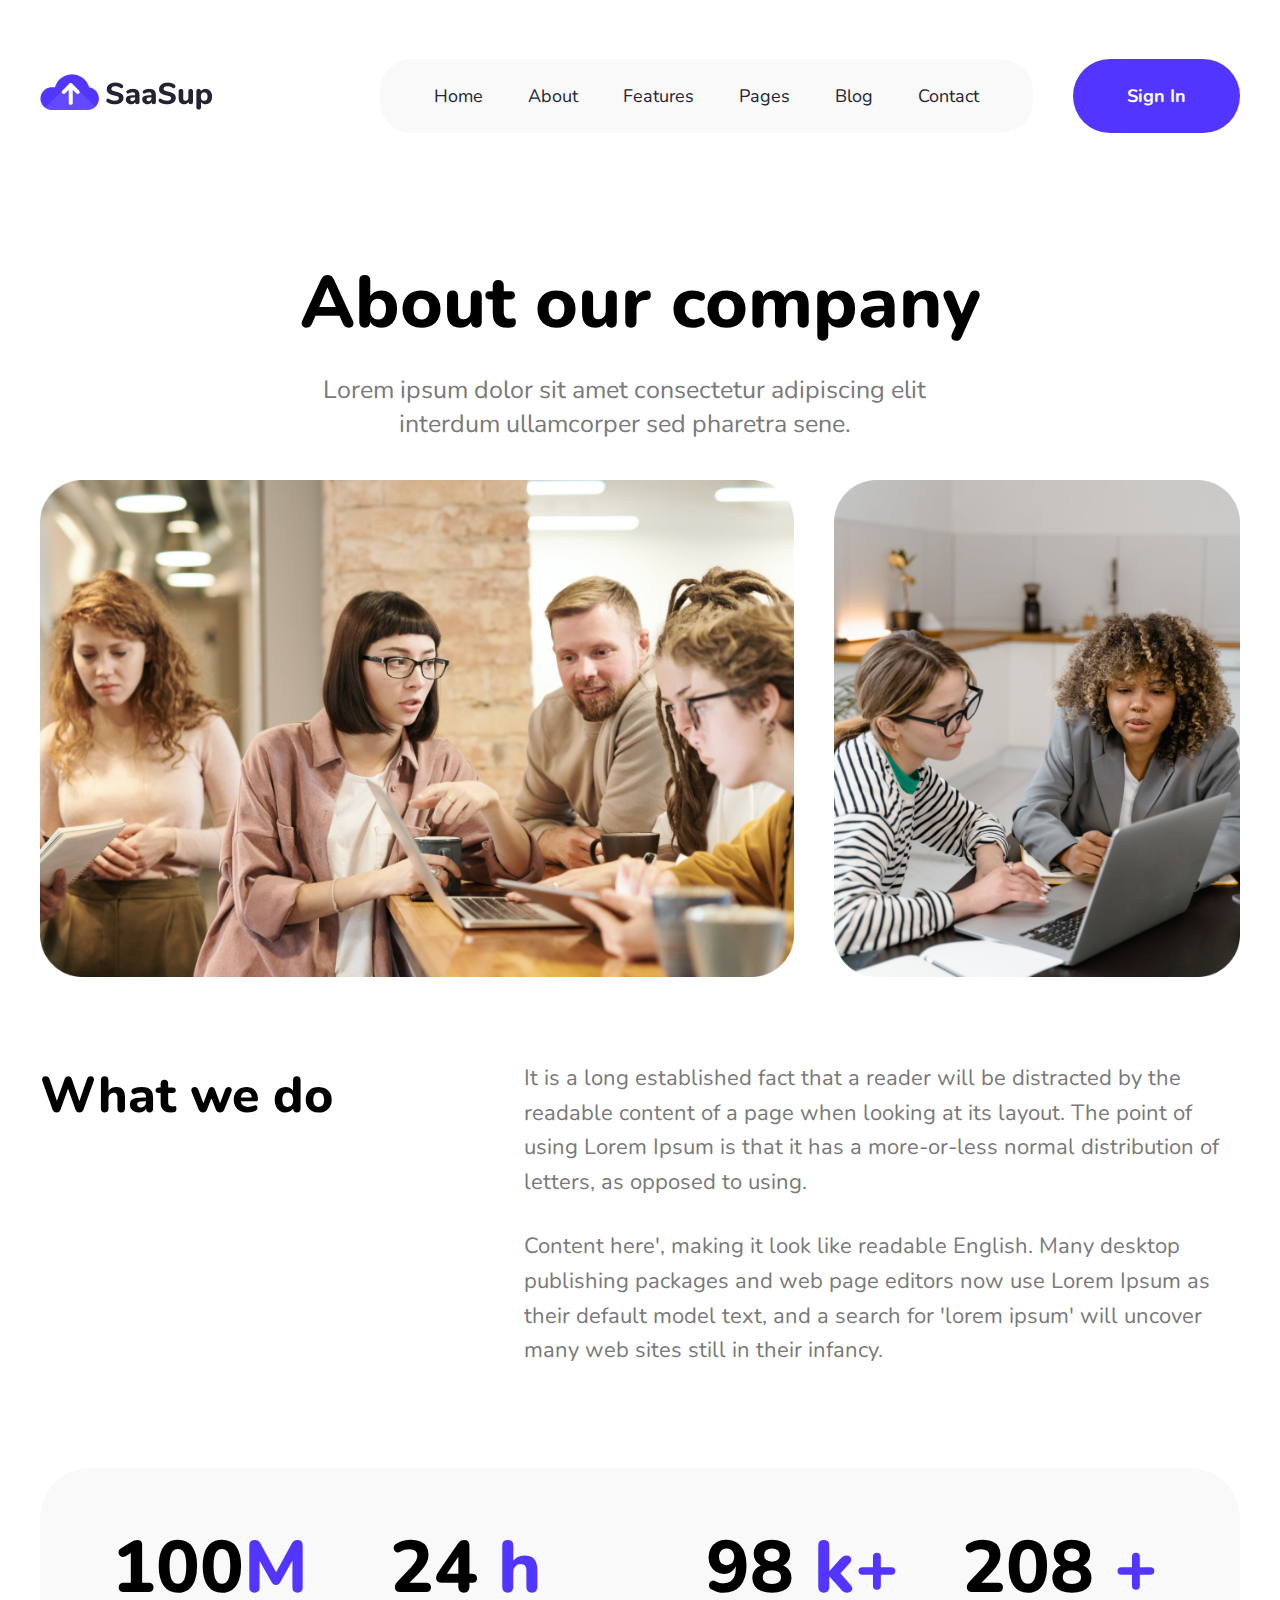
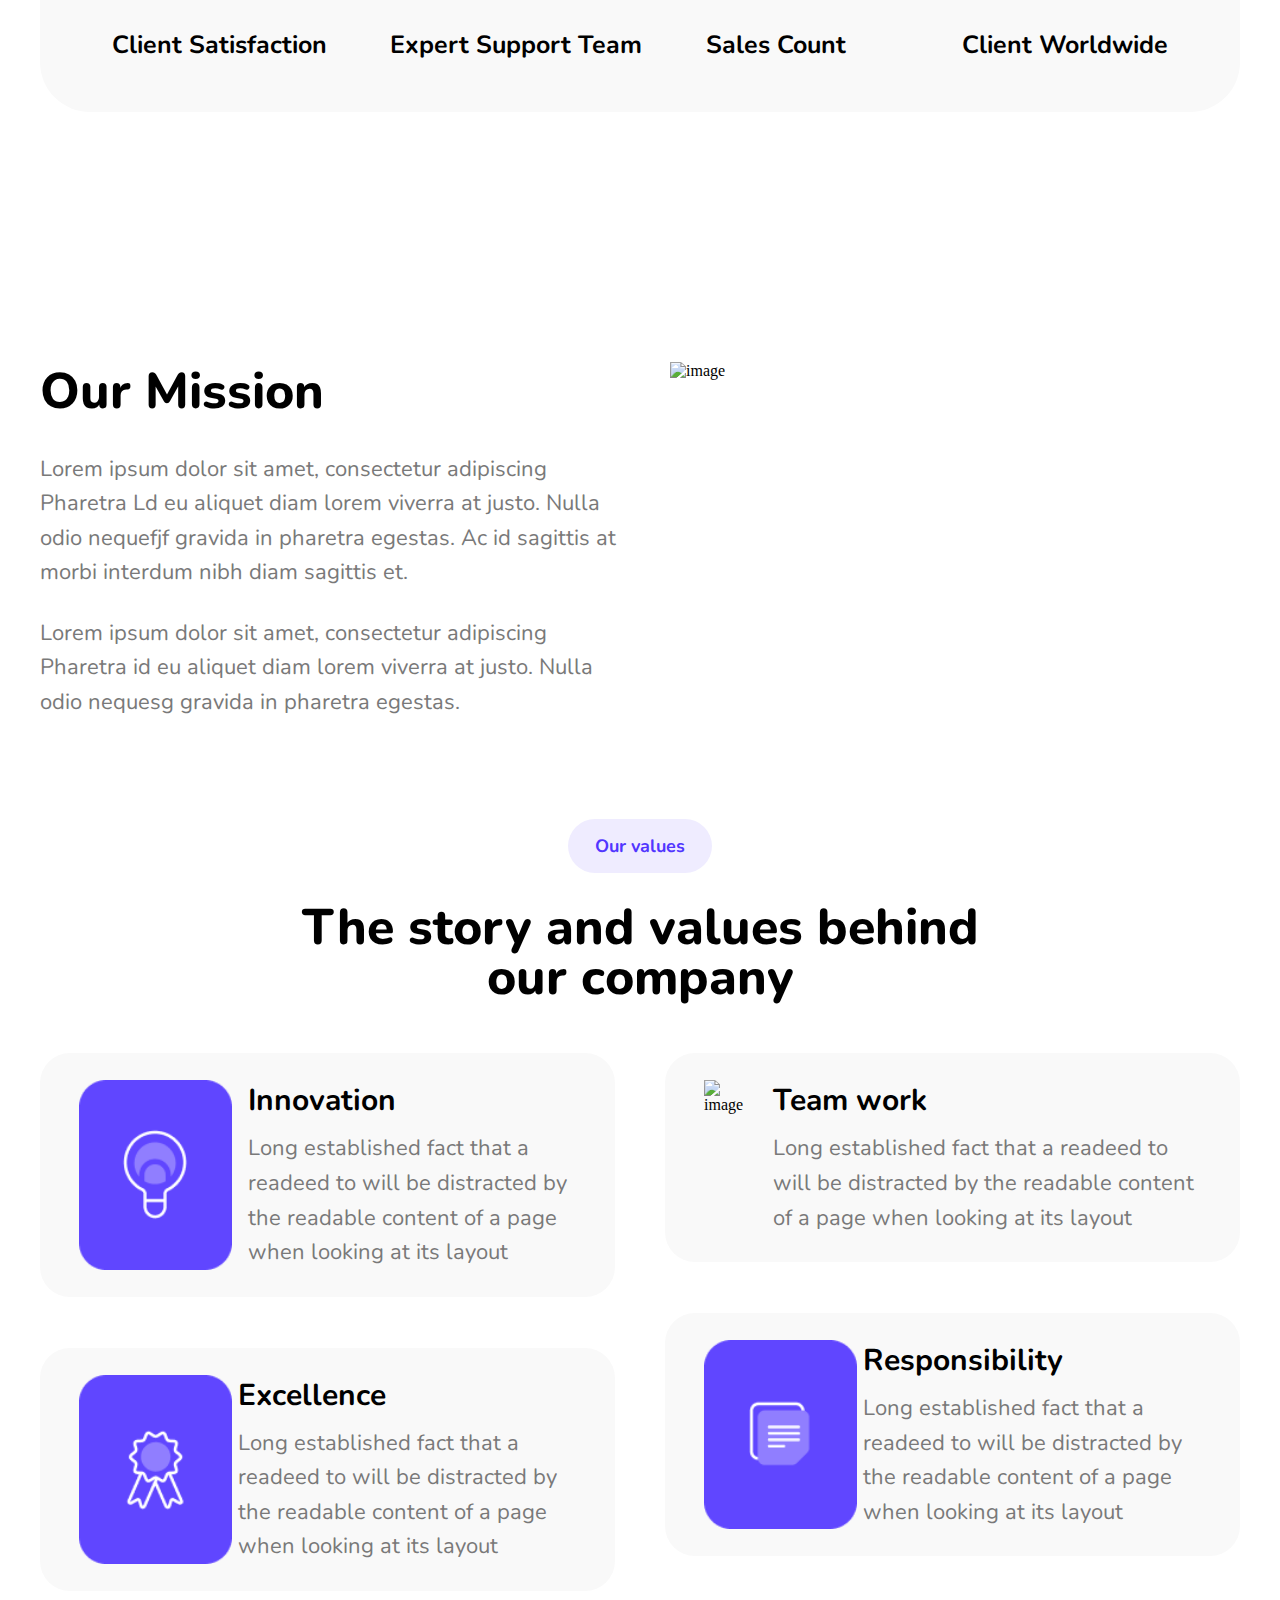
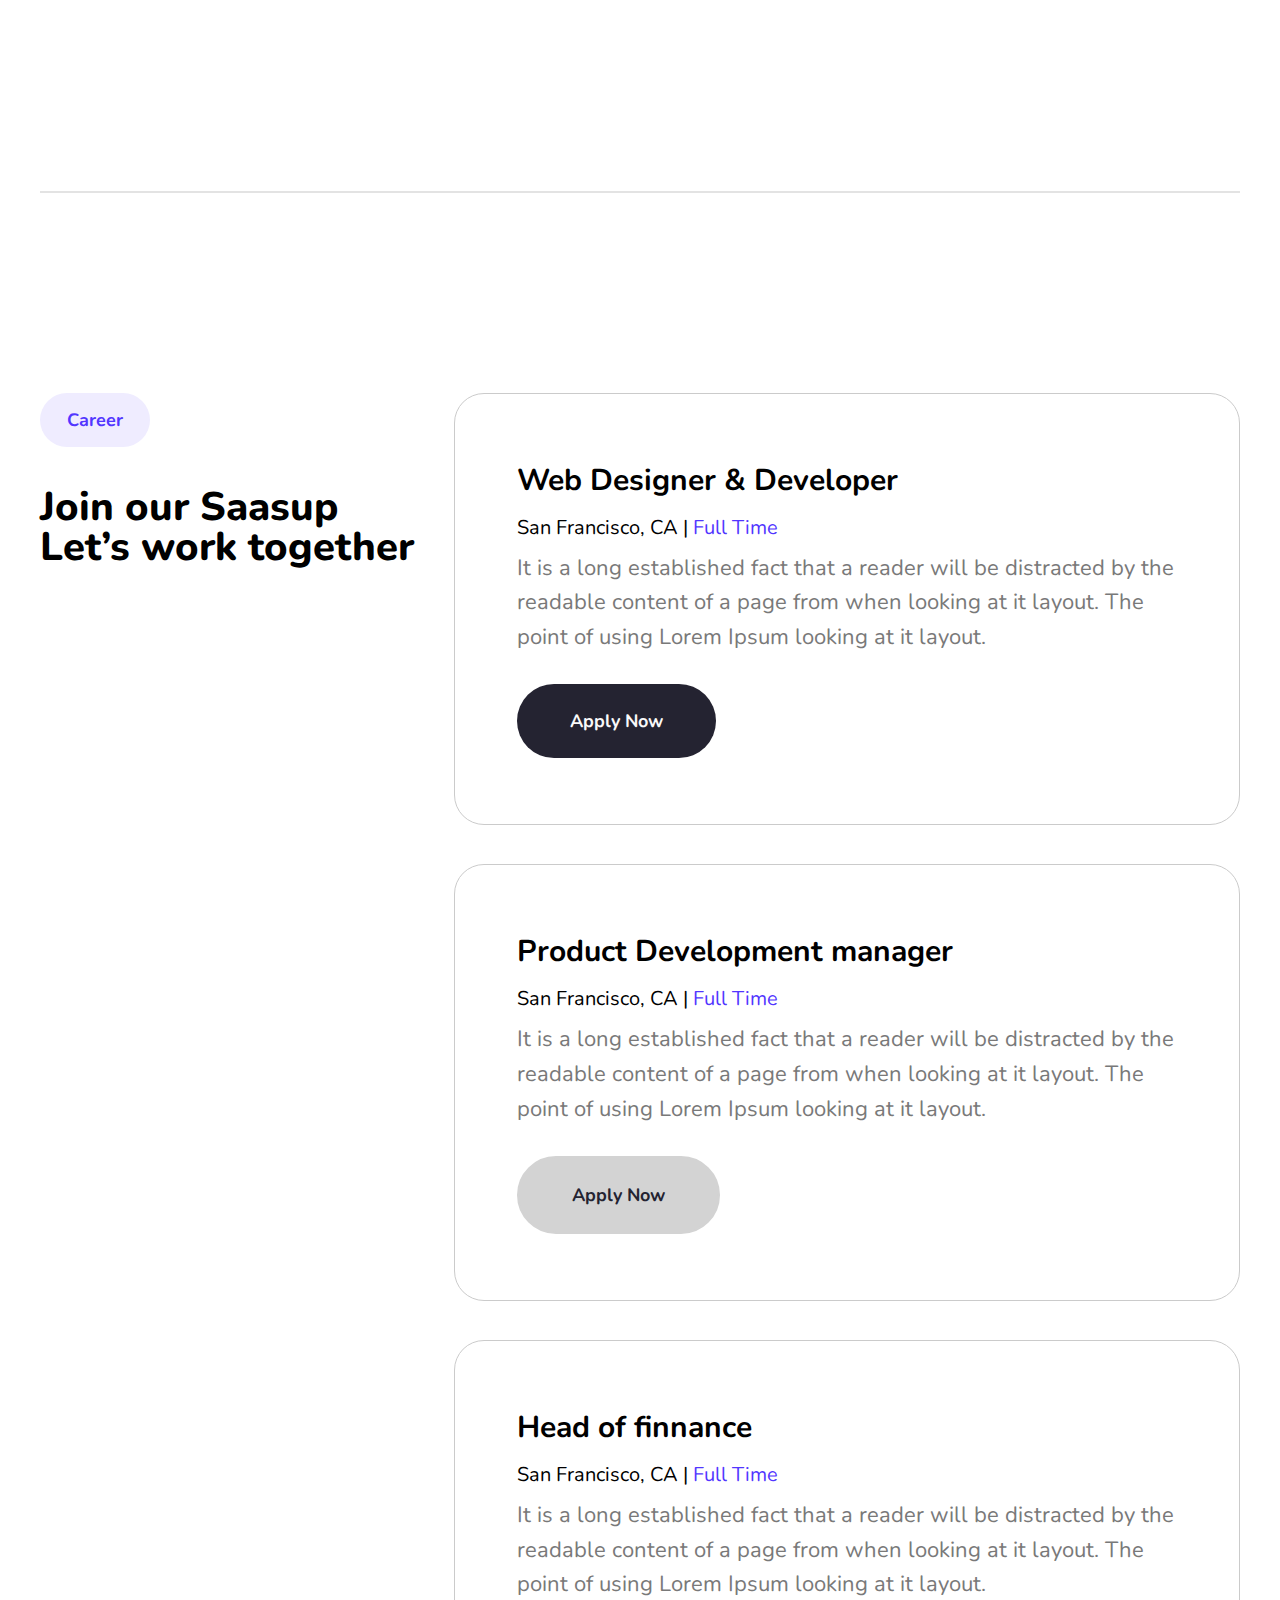
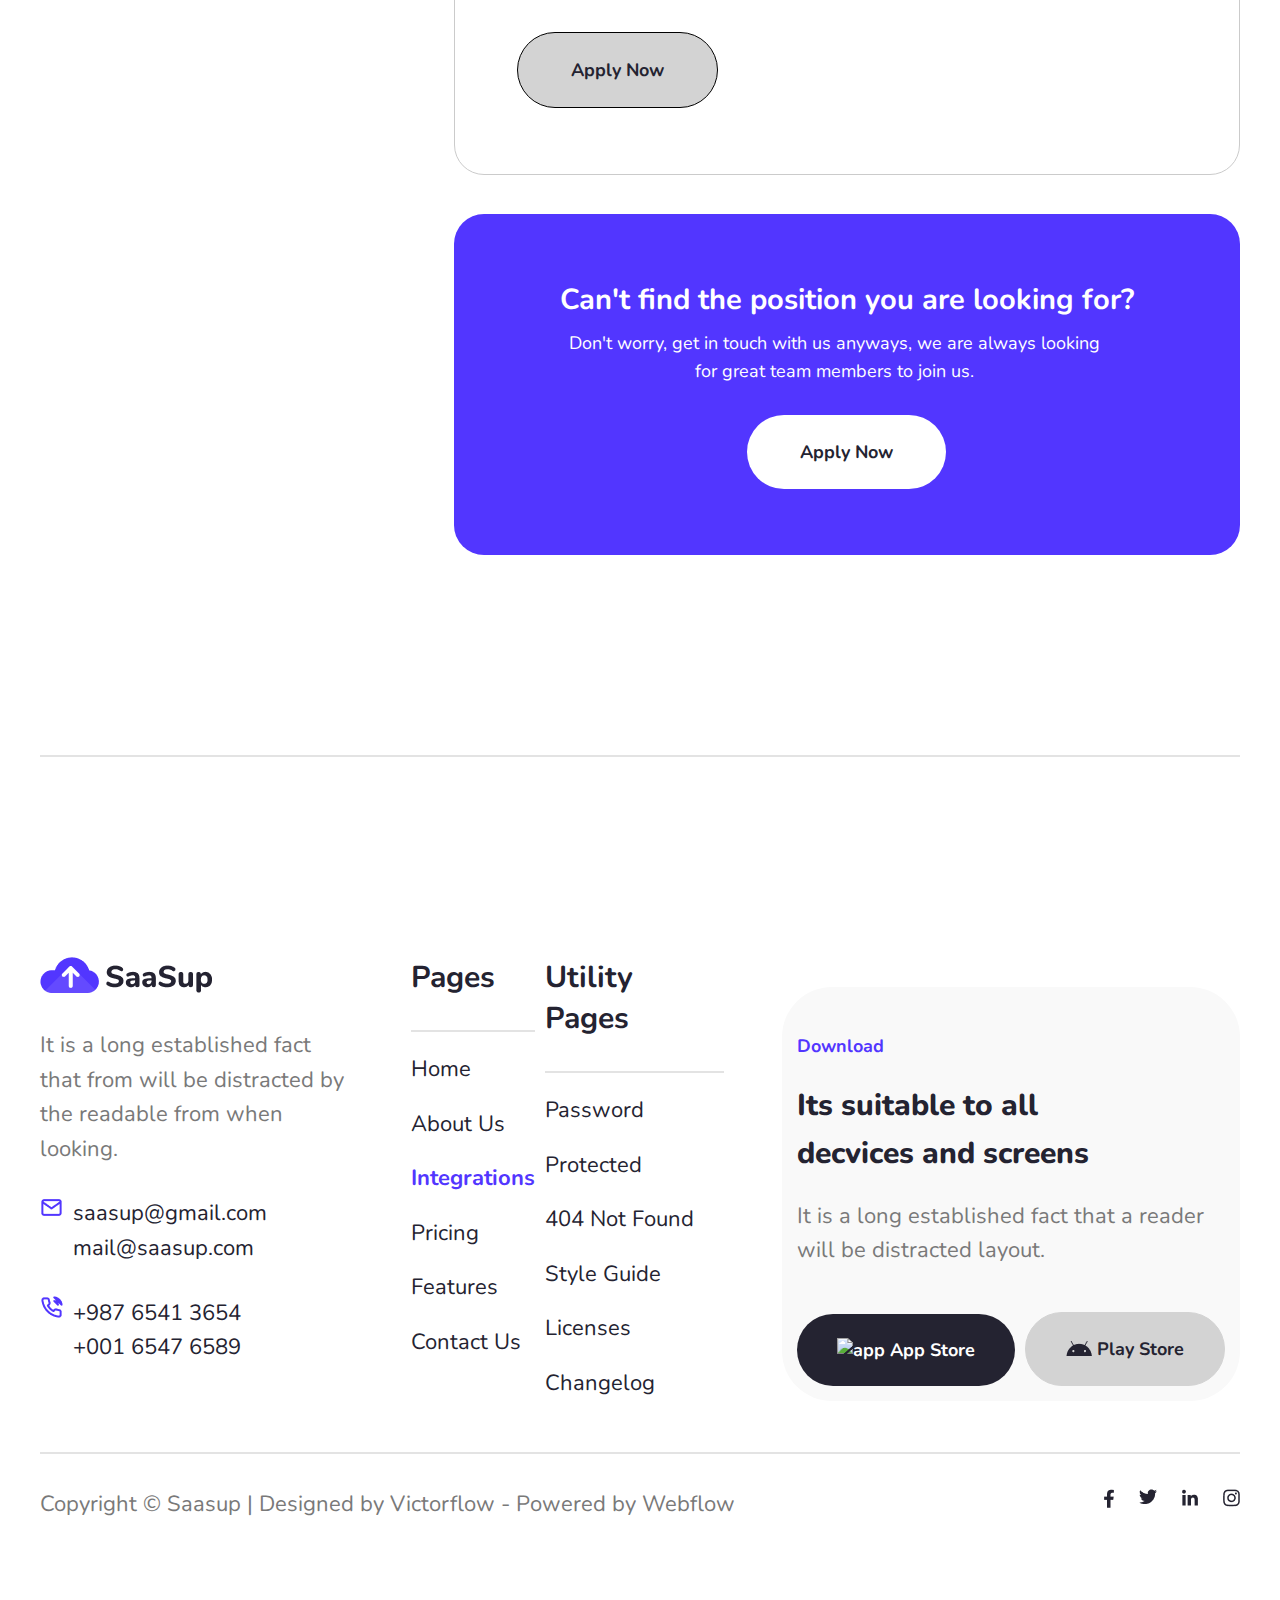
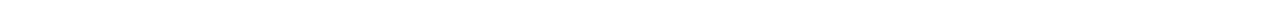
==== commit 843e6488: "imagespace" ====
--- a/about.html
+++ b/about.html
@@ -50,10 +50,10 @@
      <div class="container">
       <div class="images-container">
         <div class="image-1">
-          <img class="img-fluid" src="images/image (6).png" alt="image">
+          <img class="img-fluid" src="images/image(6).png" alt="image">
         </div>
         <div class="image-2">
-          <img class="img-fluid" src="images/image (8).png" alt="image">
+          <img class="img-fluid" src="images/image(8).png" alt="image">
         </div>
       </div>
      </div>
@@ -123,7 +123,7 @@
           </div>
           </div>
         <div class="mission-image">
-          <img class="img-fluid" src="images/Image (7).png" alt="image">
+          <img class="img-fluid" src="images/Image(7).png" alt="image">
         </div>
       </div>
      </div>
@@ -147,7 +147,7 @@
            <div class="in">
             <div class="innovation">
               <div class="innovation-image">
-                <img  src="images/Icon (5).png" alt="image">
+                <img  src="images/icon(5).png" alt="image">
               </div>
               <div class="innovation-text">
                 <h1>Innovation</h1>
@@ -294,7 +294,7 @@
              decvices and screens</h1>
              <h4>It is a long established fact that a reader will be distracted layout.</h4>
              <div class="last-button">
-               <button class="apple" id="apple"> <img src="images/apple Logo.png" alt="apple"><a href="/">App Store</a></button>
+               <button class="apple" id="apple"> <img src="images/appleLogo.png" alt="apple"><a href="/">App Store</a></button>
                <button class="vector"><img src="images/vector.png" alt="vector"><a href="/">Play Store</a></button>
              </div>
          </div>
--- a/about.css
+++ b/about.css
@@ -149,6 +149,10 @@
 }
 .values-container{
   margin-top: 200px;
+}
+.value-button a{
+ text-decoration: none;
+ color: #5236FF;
 }
 .value-button{
   display: flex;
@@ -244,7 +248,10 @@
   display: flex;
   gap: 30px;
 }
-
+.join-saas a{
+  text-decoration: none;
+  color: #5236ff;
+}
 .join-saas button{
   background-color: #efecff;
   color: #5236ff;
@@ -281,6 +288,10 @@
   line-height: 157.4%;
   color: #797979;
 }
+.web-designer a{
+  text-decoration: none;
+  color: #F9F9F9;
+}
 .web-designer button{
   background-color: #242331;
   color: #F9F9F9;
@@ -291,6 +302,10 @@
   font-weight: bold;
   font-family: "Nunito", sans-serif;
   margin-top: 30px;
+}
+.prodect-development a{
+  text-decoration: none;
+  color: #242331;
 }
 .prodect-development button{
   background-color: #D3D3D3;
@@ -304,6 +319,10 @@
   font-family: "Nunito", sans-serif;
   margin-top: 30px;
 }
+.finance a{
+  text-decoration: none;
+  color: #242331;
+}
 .finance button{
   background-color: #D3D3D3;
   color: #242331;
@@ -358,6 +377,10 @@
   display: flex;
   justify-content: center;
   text-align: center;
+}
+.apply-button a{
+  text-decoration: none;
+  color: #242331;
 }
 .apply-button{
   display: flex;
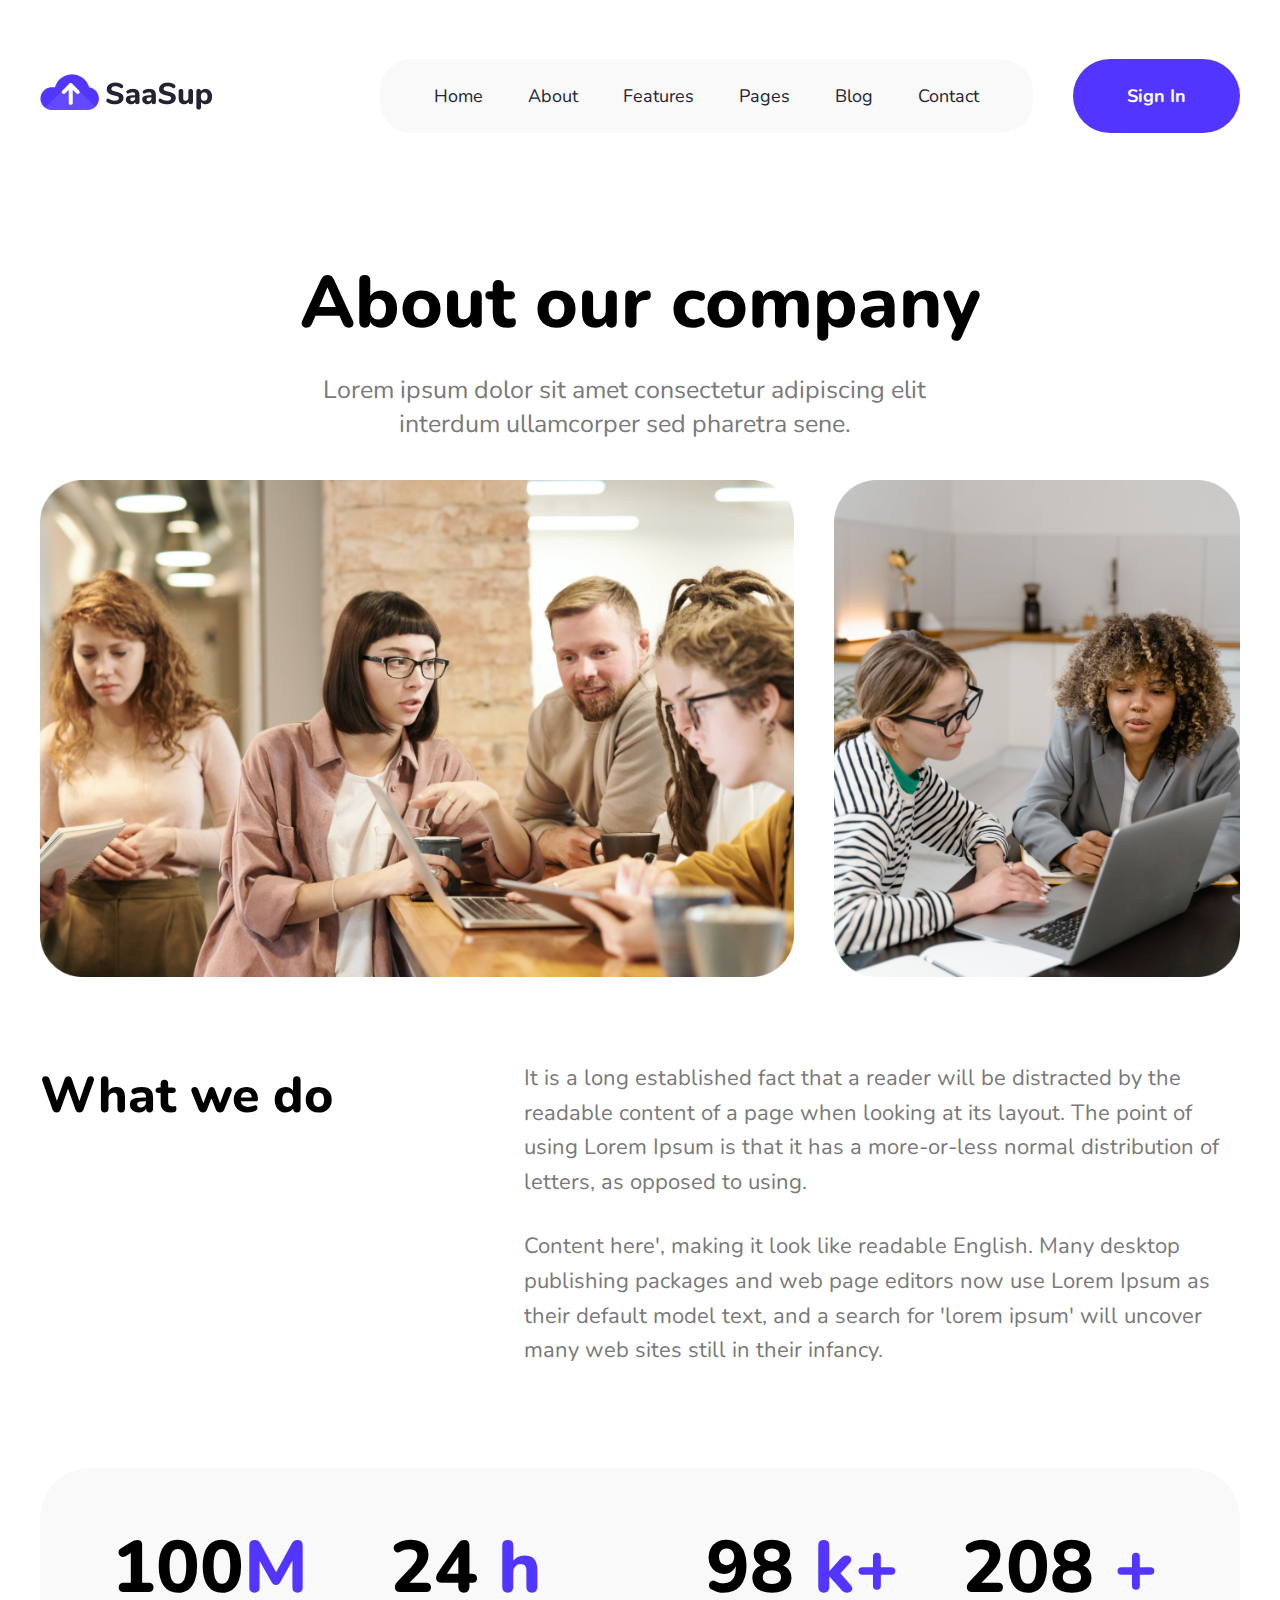
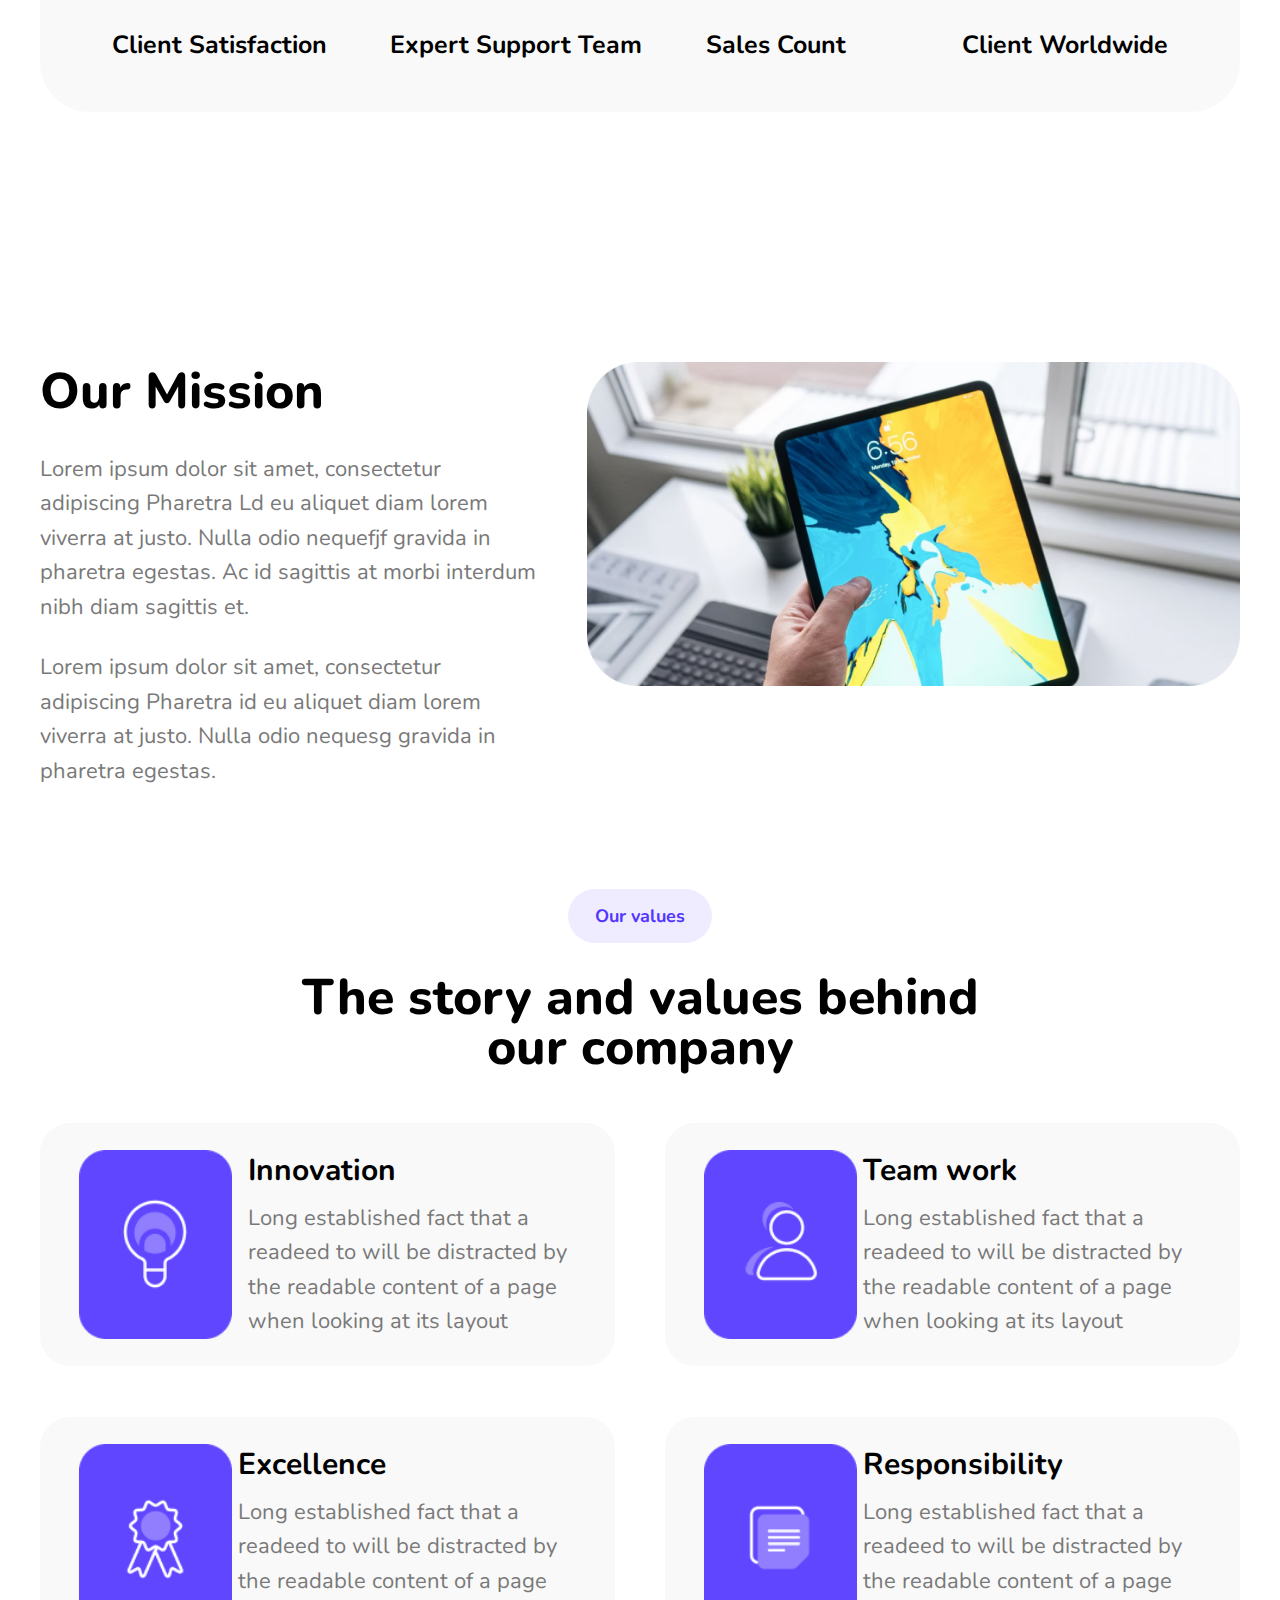
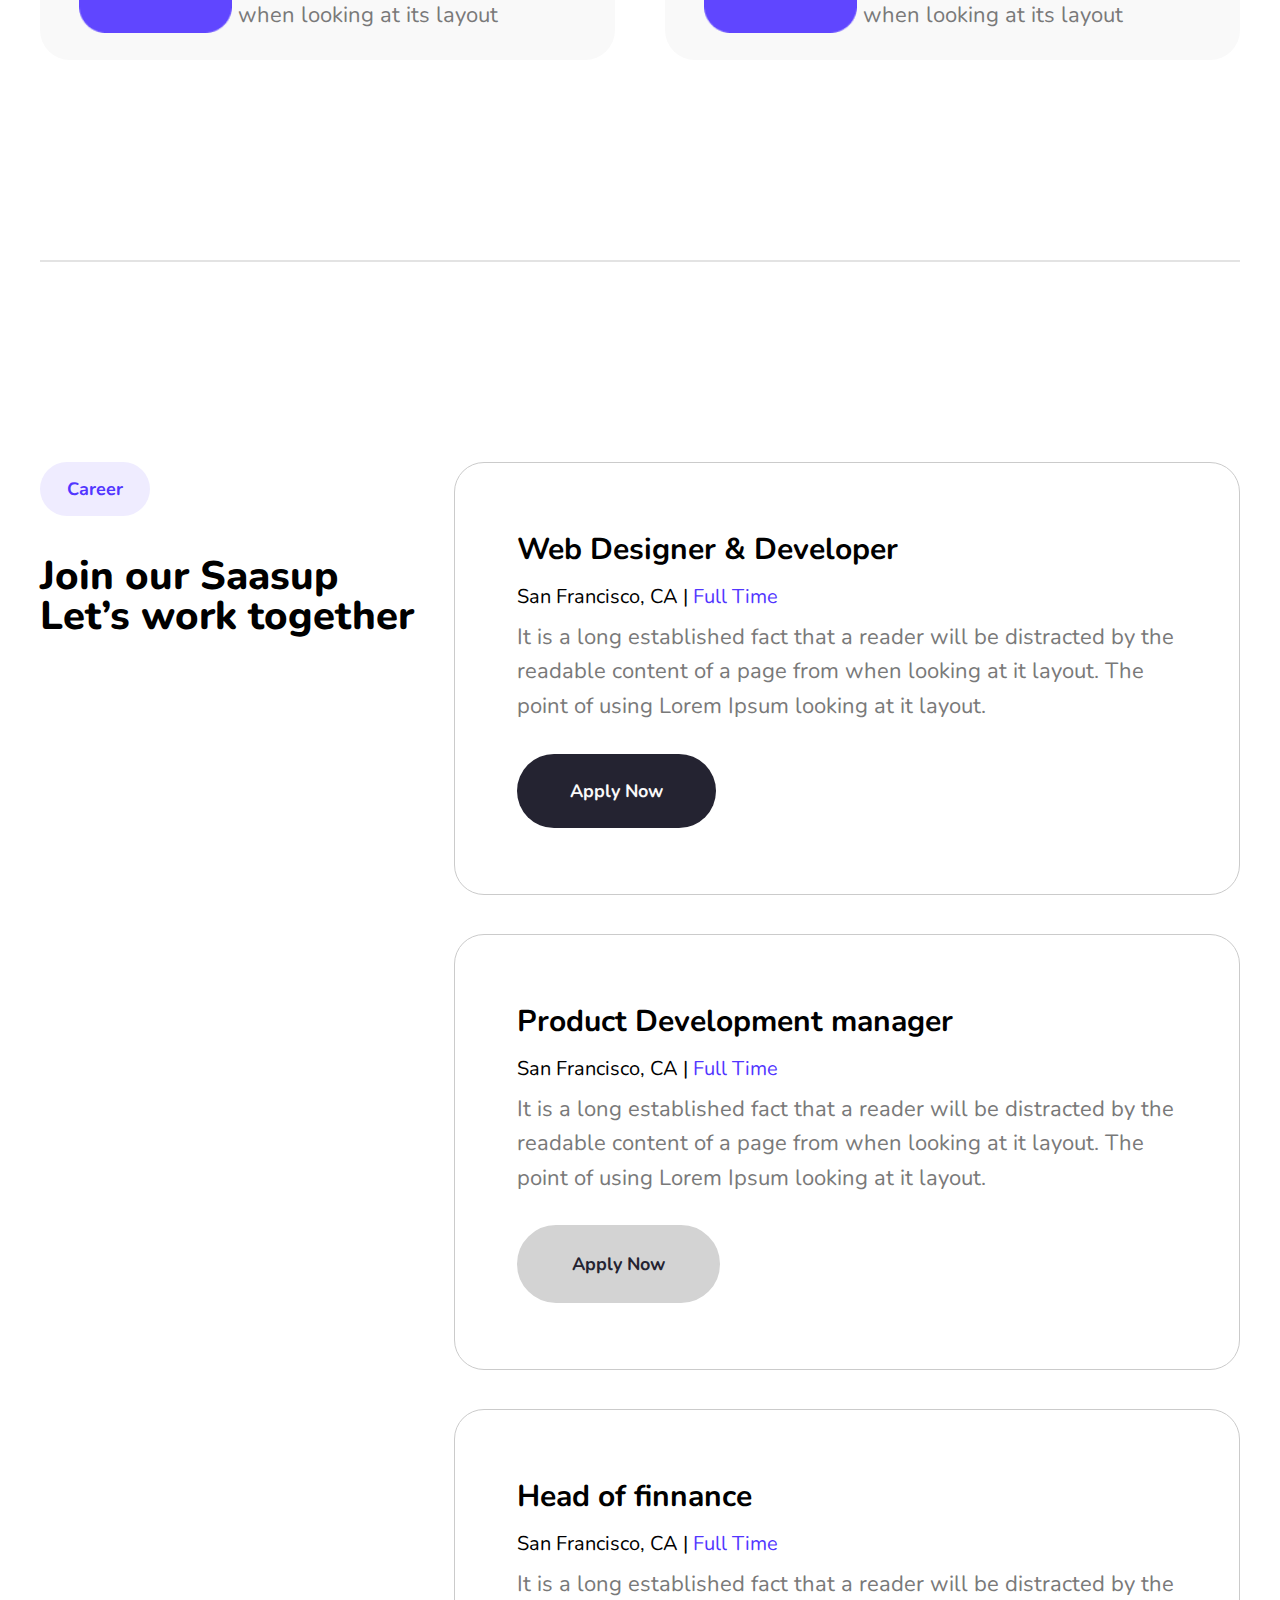
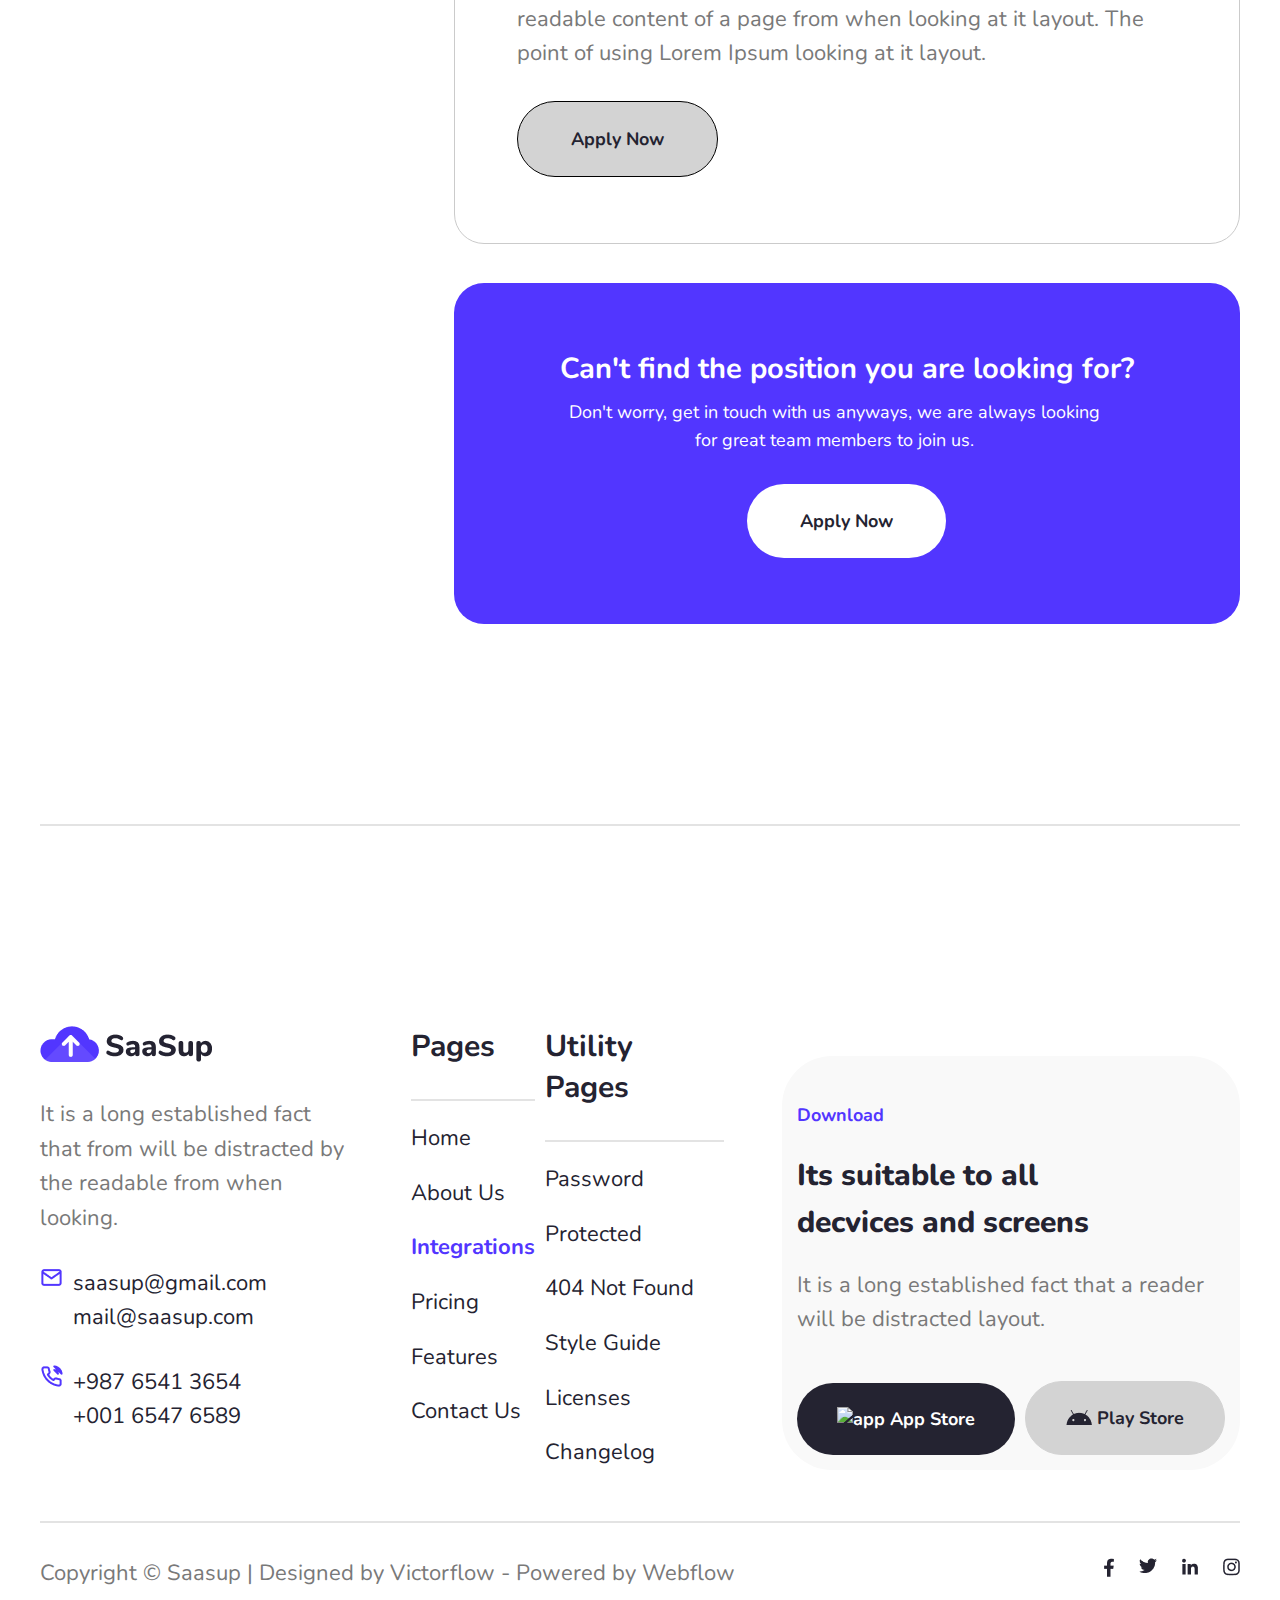
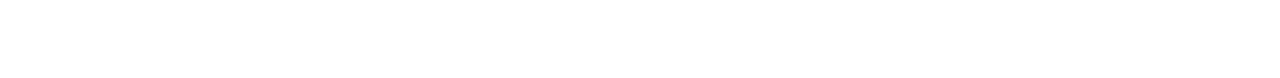
==== commit 3b2e206d: "removespace" ====
--- a/about.html
+++ b/about.html
@@ -123,7 +123,7 @@
           </div>
           </div>
         <div class="mission-image">
-          <img class="img-fluid" src="images/Image(7).png" alt="image">
+          <img class="img-fluid" src="images/image(7).png" alt="image">
         </div>
       </div>
      </div>
@@ -158,7 +158,7 @@
             </div>
             <div class="Excellence">
               <div class="Excellence-image">
-                <img  src="images/icon (6).png" alt="image">
+                <img  src="images/icon(6).png" alt="image">
               </div>
               <div class="Excellence-text">
                 <h1>Excellence</h1>
@@ -170,7 +170,7 @@
          <div class="team">
           <div class="Team-work">
             <div class="Team-image">
-              <img  src="images/Icon (4).png" alt="image">
+              <img  src="images/icon(4).png" alt="image">
             </div>
             <div class="Team-text">
               <h1>Team work</h1>
@@ -181,7 +181,7 @@
          
           <div class="Responsibility">
             <div class="Responsibility-image">
-              <img src="images/icon (17).png" alt="image">
+              <img src="images/icon(17).png" alt="image">
             </div>
             <div class="Responsibility-text">
               <h1>Responsibility</h1>
